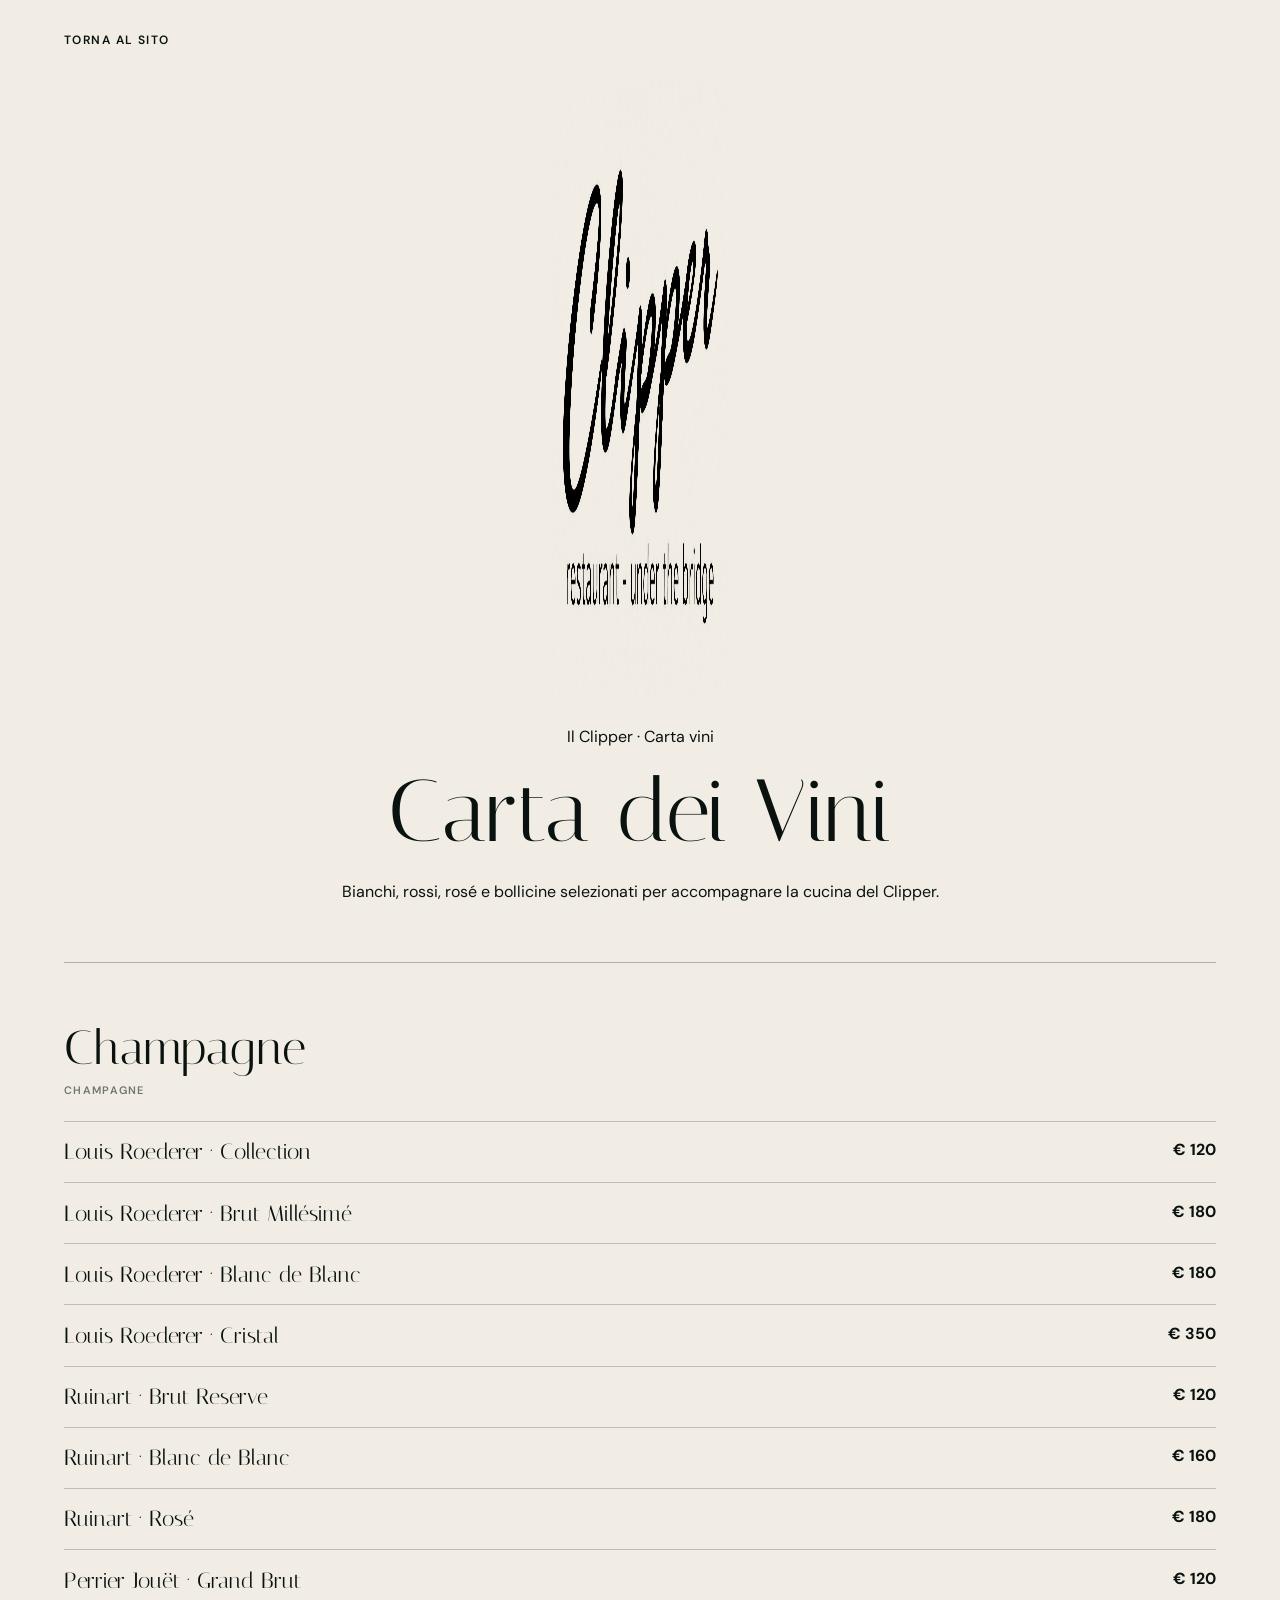
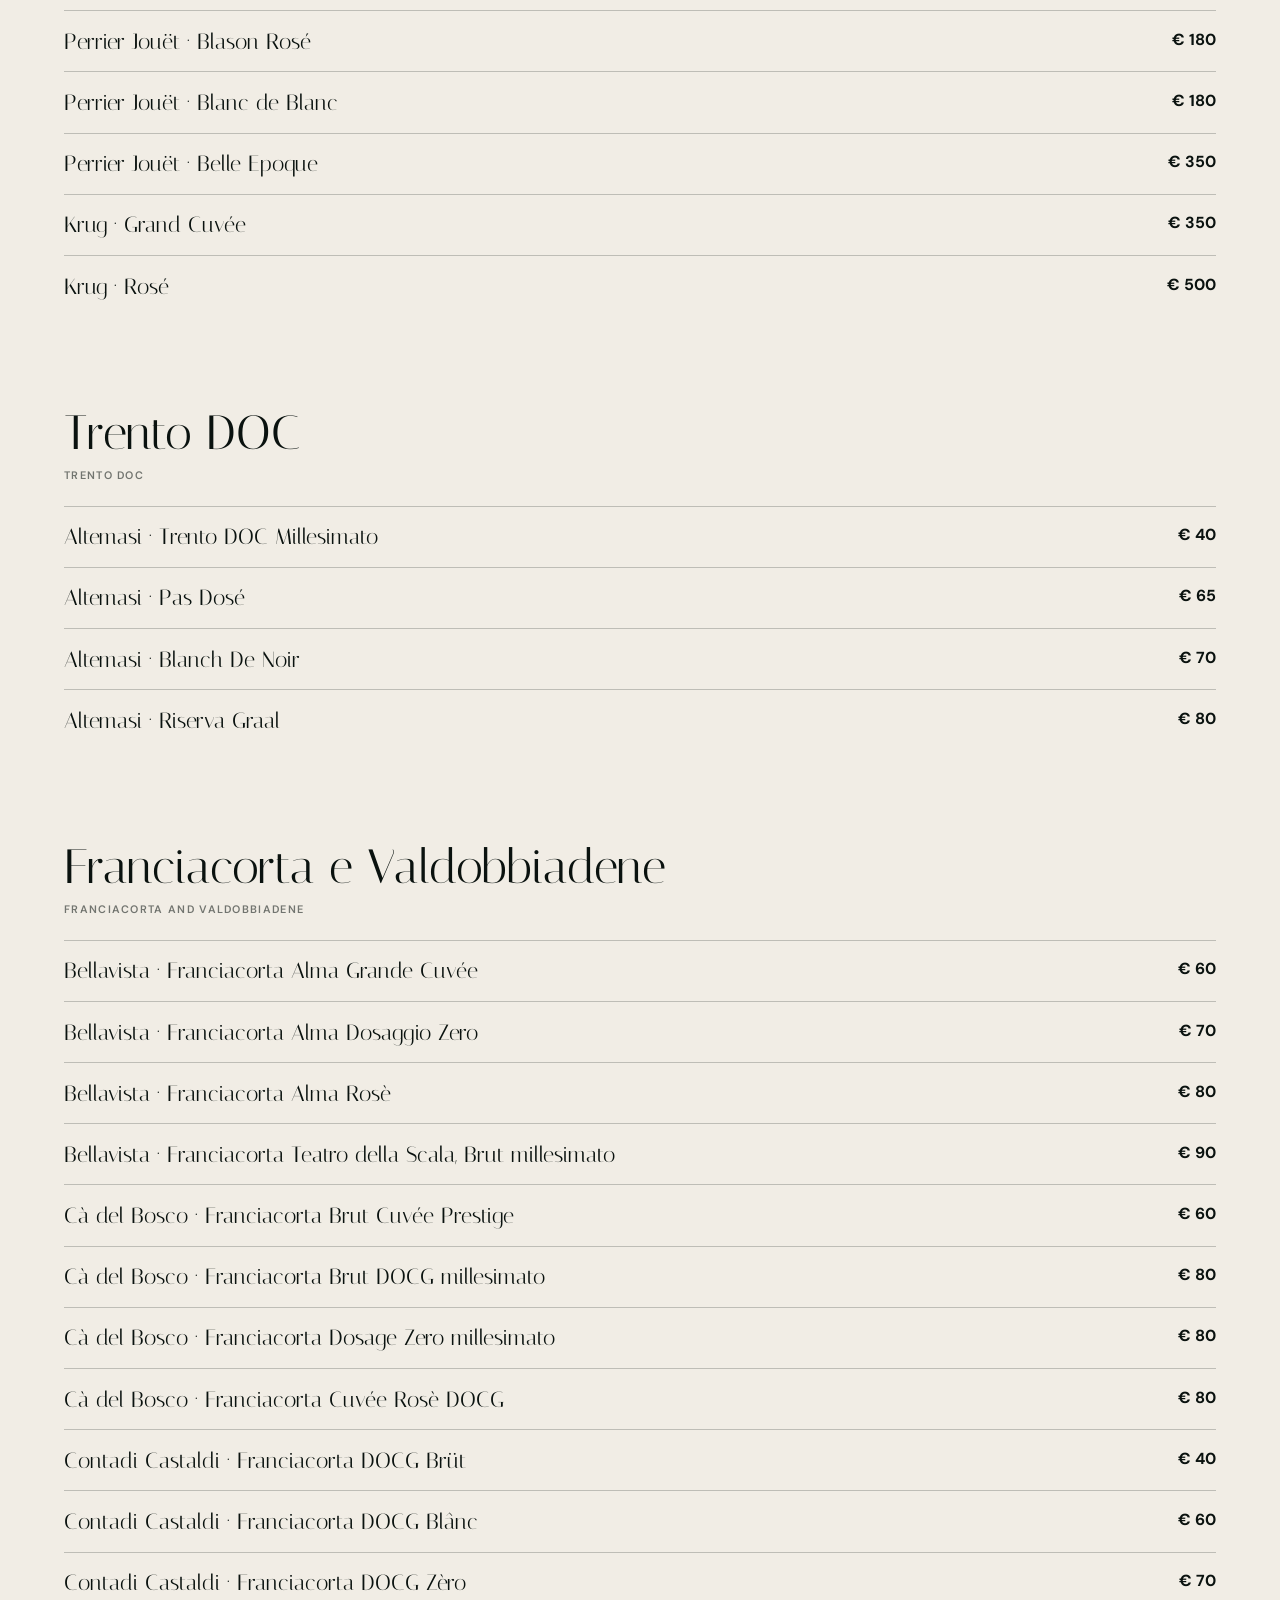
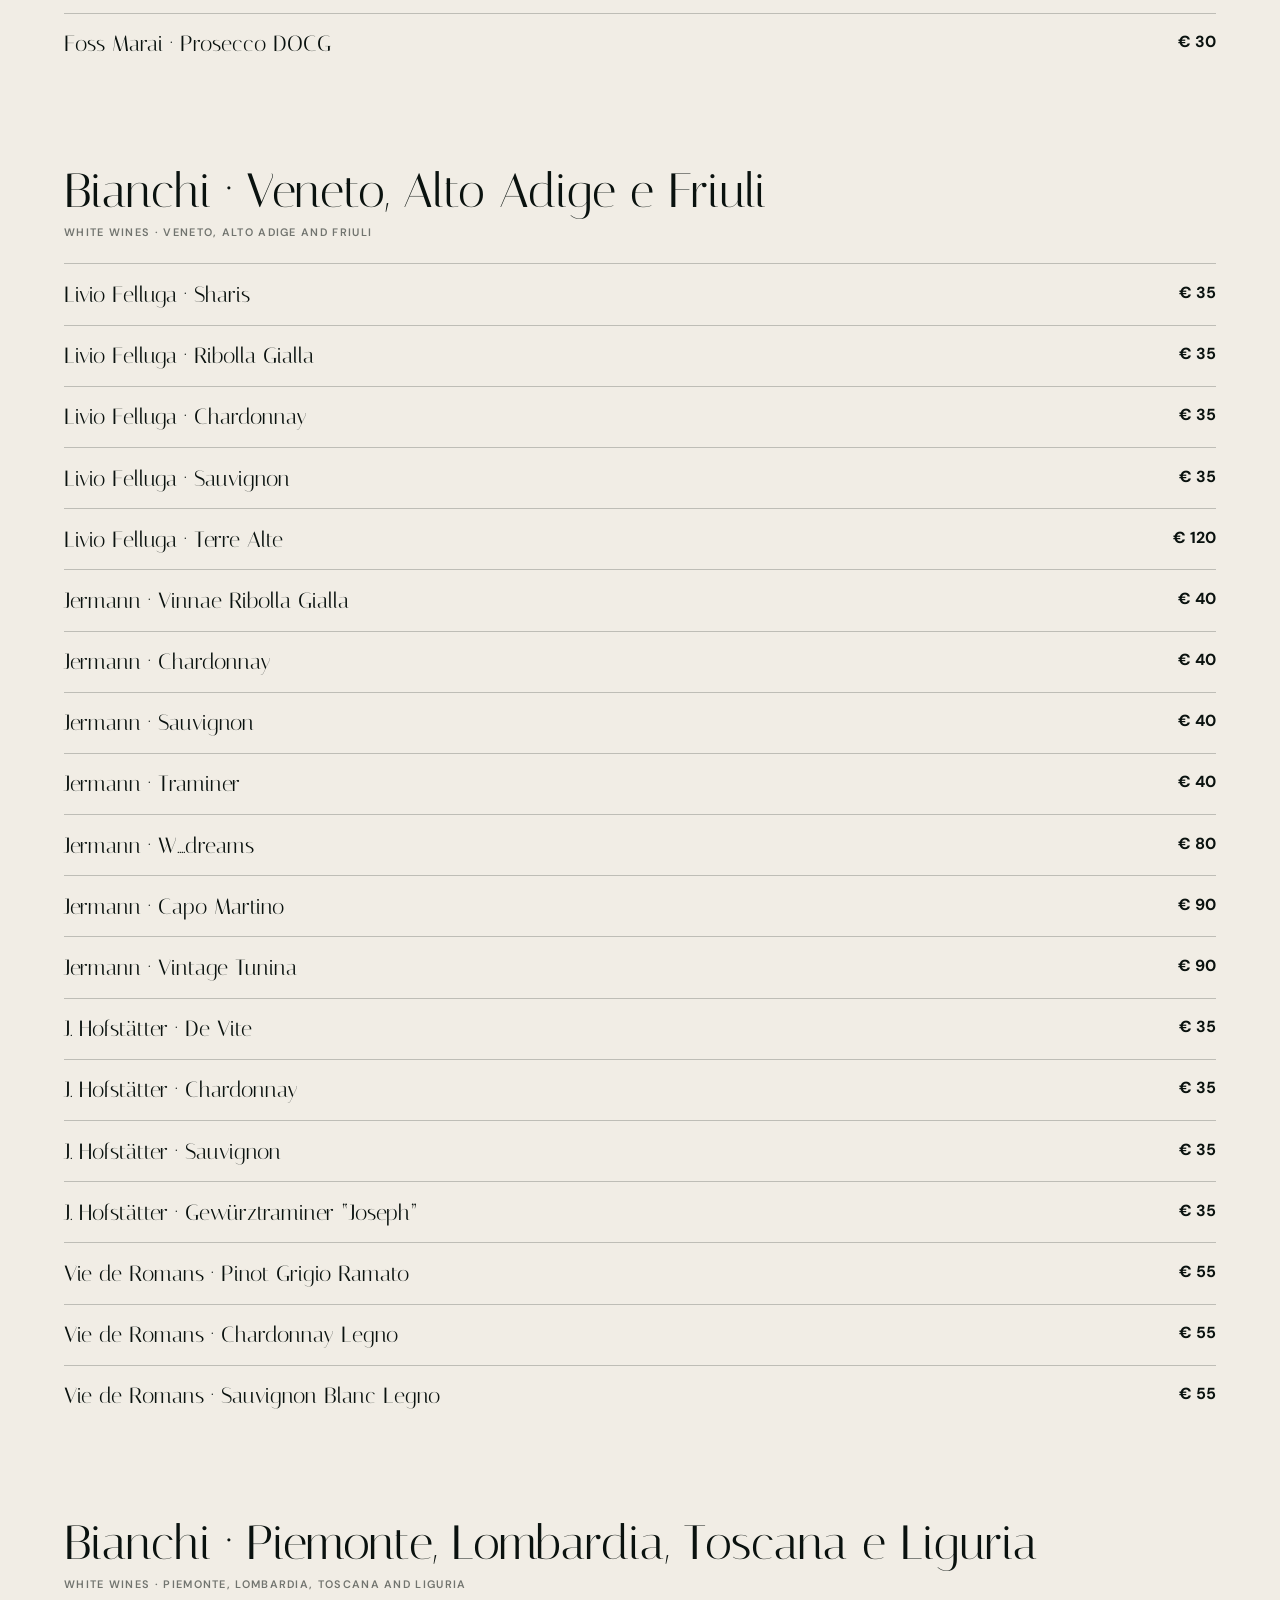
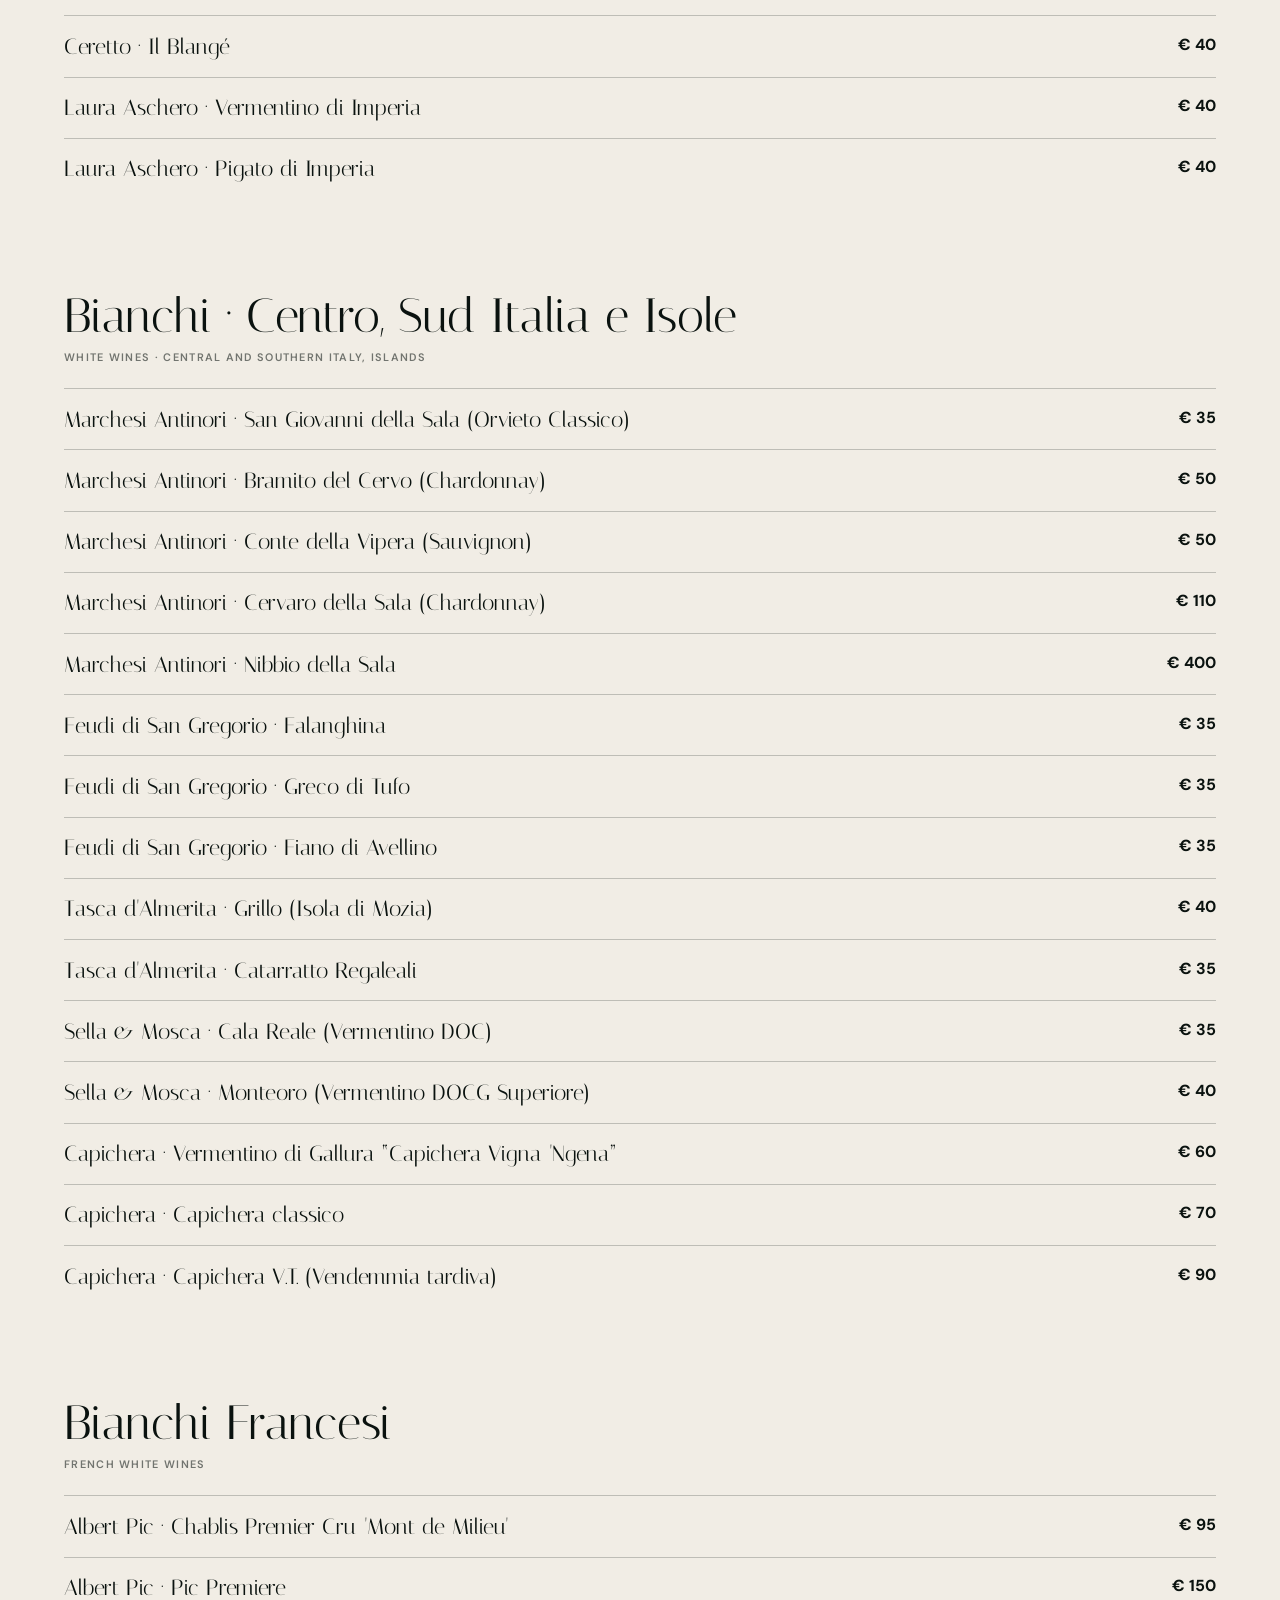
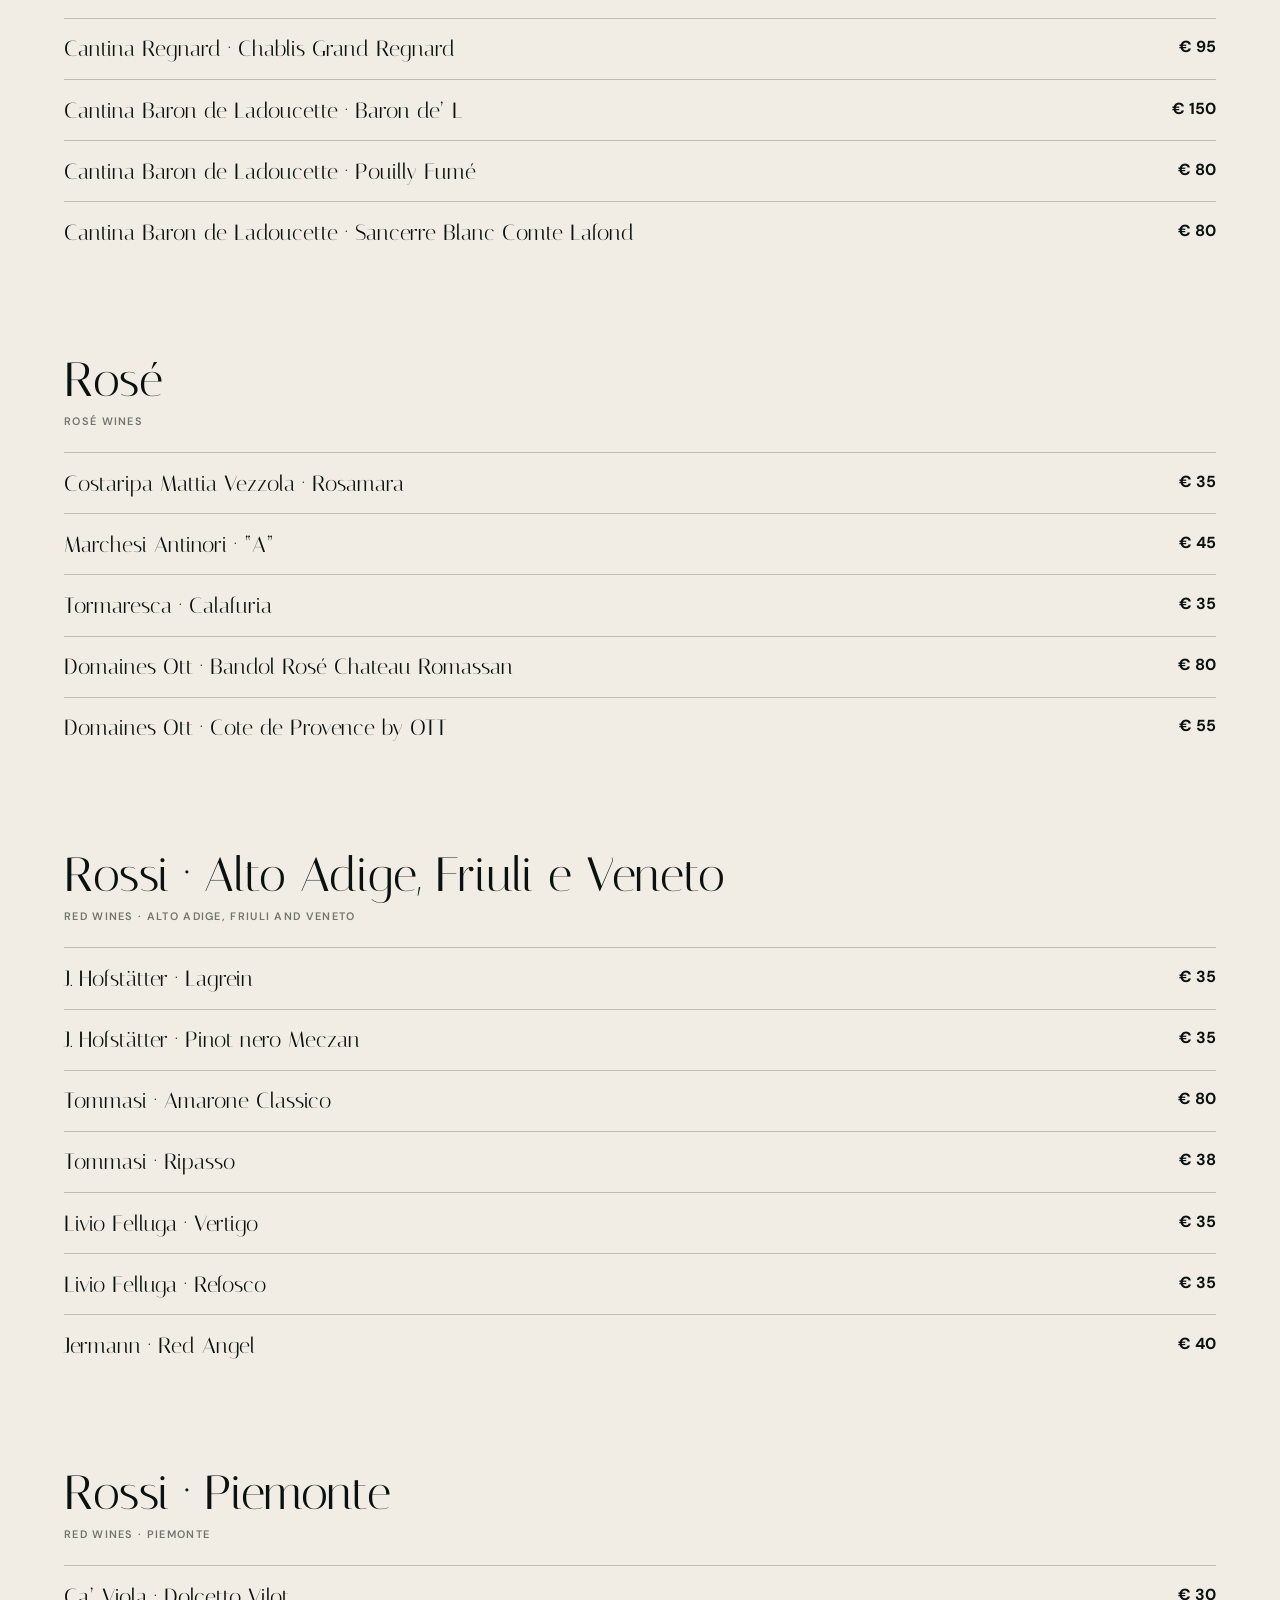
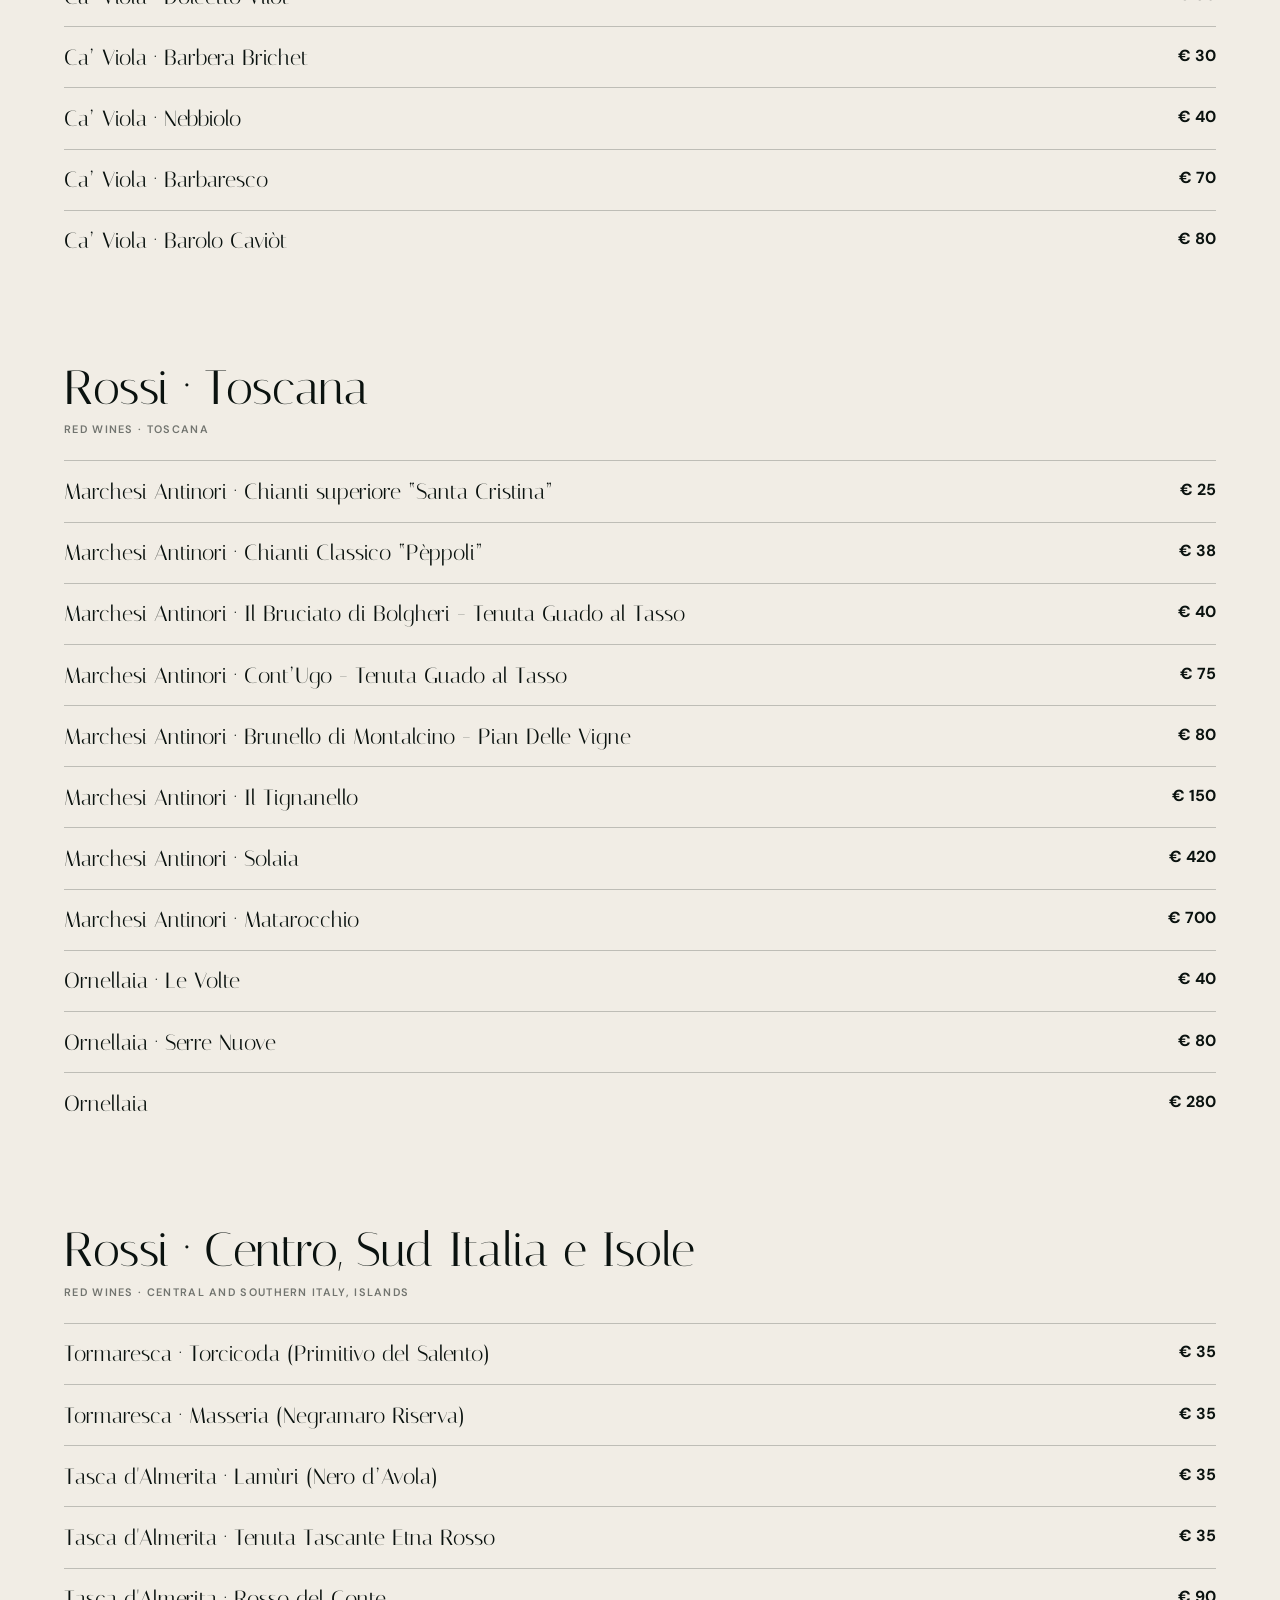
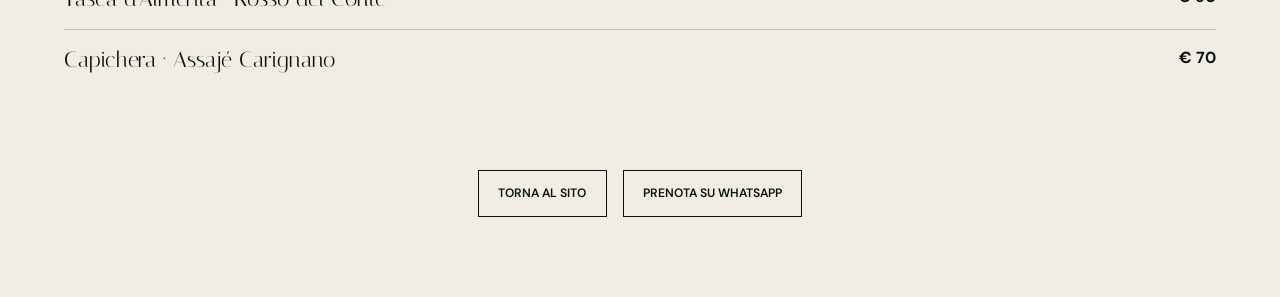
==== carta-vini.html @ 1a0481c0 "Add files via upload" ====
<!doctype html><html lang="it"><head><meta charset="utf-8"><meta name="viewport" content="width=device-width,initial-scale=1"><title>Carta dei Vini | Il Clipper</title><link rel="stylesheet" href="site.css"></head><body><main class="fallback-catalog"><header class="fallback-catalog-header"><a class="fallback-back" href="index.html">Torna al sito</a><img src="assets/images/brand/clipper-logo-transparent.png" width="1240" height="620" alt="Il Clipper"><p>Il Clipper · Carta vini</p><h1>Carta dei Vini</h1><p>Bianchi, rossi, rosé e bollicine selezionati per accompagnare la cucina del Clipper.</p></header><div class="fallback-catalog-content"><section><h2>Champagne<small>Champagne</small></h2><div><article><div><h3>Louis Roederer · Collection</h3></div><strong>€ 120</strong></article><article><div><h3>Louis Roederer · Brut Millésimé</h3></div><strong>€ 180</strong></article><article><div><h3>Louis Roederer · Blanc de Blanc</h3></div><strong>€ 180</strong></article><article><div><h3>Louis Roederer · Cristal</h3></div><strong>€ 350</strong></article><article><div><h3>Ruinart · Brut Reserve</h3></div><strong>€ 120</strong></article><article><div><h3>Ruinart · Blanc de Blanc</h3></div><strong>€ 160</strong></article><article><div><h3>Ruinart · Rosé</h3></div><strong>€ 180</strong></article><article><div><h3>Perrier Jouët · Grand Brut</h3></div><strong>€ 120</strong></article><article><div><h3>Perrier Jouët · Blason Rosé</h3></div><strong>€ 180</strong></article><article><div><h3>Perrier Jouët · Blanc de Blanc</h3></div><strong>€ 180</strong></article><article><div><h3>Perrier Jouët · Belle Epoque</h3></div><strong>€ 350</strong></article><article><div><h3>Krug · Grand Cuvée</h3></div><strong>€ 350</strong></article><article><div><h3>Krug · Rosé</h3></div><strong>€ 500</strong></article></div></section><section><h2>Trento DOC<small>Trento DOC</small></h2><div><article><div><h3>Altemasi · Trento DOC Millesimato</h3></div><strong>€ 40</strong></article><article><div><h3>Altemasi · Pas Dosé</h3></div><strong>€ 65</strong></article><article><div><h3>Altemasi · Blanch De Noir</h3></div><strong>€ 70</strong></article><article><div><h3>Altemasi · Riserva Graal</h3></div><strong>€ 80</strong></article></div></section><section><h2>Franciacorta e Valdobbiadene<small>Franciacorta and Valdobbiadene</small></h2><div><article><div><h3>Bellavista · Franciacorta Alma Grande Cuvée</h3></div><strong>€ 60</strong></article><article><div><h3>Bellavista · Franciacorta Alma Dosaggio Zero</h3></div><strong>€ 70</strong></article><article><div><h3>Bellavista · Franciacorta Alma Rosè</h3></div><strong>€ 80</strong></article><article><div><h3>Bellavista · Franciacorta Teatro della Scala, Brut millesimato</h3></div><strong>€ 90</strong></article><article><div><h3>Cà del Bosco · Franciacorta Brut Cuvée Prestige</h3></div><strong>€ 60</strong></article><article><div><h3>Cà del Bosco · Franciacorta Brut DOCG millesimato</h3></div><strong>€ 80</strong></article><article><div><h3>Cà del Bosco · Franciacorta Dosage Zero millesimato</h3></div><strong>€ 80</strong></article><article><div><h3>Cà del Bosco · Franciacorta Cuvée Rosè DOCG</h3></div><strong>€ 80</strong></article><article><div><h3>Contadi Castaldi · Franciacorta DOCG Brüt</h3></div><strong>€ 40</strong></article><article><div><h3>Contadi Castaldi · Franciacorta DOCG Blânc</h3></div><strong>€ 60</strong></article><article><div><h3>Contadi Castaldi · Franciacorta DOCG Zèro</h3></div><strong>€ 70</strong></article><article><div><h3>Foss Marai · Prosecco DOCG</h3></div><strong>€ 30</strong></article></div></section><section><h2>Bianchi · Veneto, Alto Adige e Friuli<small>White wines · Veneto, Alto Adige and Friuli</small></h2><div><article><div><h3>Livio Felluga · Sharis</h3></div><strong>€ 35</strong></article><article><div><h3>Livio Felluga · Ribolla Gialla</h3></div><strong>€ 35</strong></article><article><div><h3>Livio Felluga · Chardonnay</h3></div><strong>€ 35</strong></article><article><div><h3>Livio Felluga · Sauvignon</h3></div><strong>€ 35</strong></article><article><div><h3>Livio Felluga · Terre Alte</h3></div><strong>€ 120</strong></article><article><div><h3>Jermann · Vinnae Ribolla Gialla</h3></div><strong>€ 40</strong></article><article><div><h3>Jermann · Chardonnay</h3></div><strong>€ 40</strong></article><article><div><h3>Jermann · Sauvignon</h3></div><strong>€ 40</strong></article><article><div><h3>Jermann · Traminer</h3></div><strong>€ 40</strong></article><article><div><h3>Jermann · W....dreams</h3></div><strong>€ 80</strong></article><article><div><h3>Jermann · Capo Martino</h3></div><strong>€ 90</strong></article><article><div><h3>Jermann · Vintage Tunina</h3></div><strong>€ 90</strong></article><article><div><h3>J. Hofstätter · De Vite</h3></div><strong>€ 35</strong></article><article><div><h3>J. Hofstätter · Chardonnay</h3></div><strong>€ 35</strong></article><article><div><h3>J. Hofstätter · Sauvignon</h3></div><strong>€ 35</strong></article><article><div><h3>J. Hofstätter · Gewürztraminer “Joseph”</h3></div><strong>€ 35</strong></article><article><div><h3>Vie de Romans · Pinot Grigio Ramato</h3></div><strong>€ 55</strong></article><article><div><h3>Vie de Romans · Chardonnay Legno</h3></div><strong>€ 55</strong></article><article><div><h3>Vie de Romans · Sauvignon Blanc Legno</h3></div><strong>€ 55</strong></article></div></section><section><h2>Bianchi · Piemonte, Lombardia, Toscana e Liguria<small>White wines · Piemonte, Lombardia, Toscana and Liguria</small></h2><div><article><div><h3>Ceretto · Il Blangé</h3></div><strong>€ 40</strong></article><article><div><h3>Laura Aschero · Vermentino di Imperia</h3></div><strong>€ 40</strong></article><article><div><h3>Laura Aschero · Pigato di Imperia</h3></div><strong>€ 40</strong></article></div></section><section><h2>Bianchi · Centro, Sud Italia e Isole<small>White wines · Central and Southern Italy, Islands</small></h2><div><article><div><h3>Marchesi Antinori · San Giovanni della Sala (Orvieto Classico)</h3></div><strong>€ 35</strong></article><article><div><h3>Marchesi Antinori · Bramito del Cervo (Chardonnay)</h3></div><strong>€ 50</strong></article><article><div><h3>Marchesi Antinori · Conte della Vipera (Sauvignon)</h3></div><strong>€ 50</strong></article><article><div><h3>Marchesi Antinori · Cervaro della Sala (Chardonnay)</h3></div><strong>€ 110</strong></article><article><div><h3>Marchesi Antinori · Nibbio della Sala</h3></div><strong>€ 400</strong></article><article><div><h3>Feudi di San Gregorio · Falanghina</h3></div><strong>€ 35</strong></article><article><div><h3>Feudi di San Gregorio · Greco di Tufo</h3></div><strong>€ 35</strong></article><article><div><h3>Feudi di San Gregorio · Fiano di Avellino</h3></div><strong>€ 35</strong></article><article><div><h3>Tasca d'Almerita · Grillo (Isola di Mozia)</h3></div><strong>€ 40</strong></article><article><div><h3>Tasca d'Almerita · Catarratto Regaleali</h3></div><strong>€ 35</strong></article><article><div><h3>Sella &amp; Mosca · Cala Reale (Vermentino DOC)</h3></div><strong>€ 35</strong></article><article><div><h3>Sella &amp; Mosca · Monteoro (Vermentino DOCG Superiore)</h3></div><strong>€ 40</strong></article><article><div><h3>Capichera · Vermentino di Gallura “Capichera Vigna 'Ngena”</h3></div><strong>€ 60</strong></article><article><div><h3>Capichera · Capichera classico</h3></div><strong>€ 70</strong></article><article><div><h3>Capichera · Capichera V.T. (Vendemmia tardiva)</h3></div><strong>€ 90</strong></article></div></section><section><h2>Bianchi Francesi<small>French white wines</small></h2><div><article><div><h3>Albert Pic · Chablis Premier Cru 'Mont de Milieu'</h3></div><strong>€ 95</strong></article><article><div><h3>Albert Pic · Pic Premiere</h3></div><strong>€ 150</strong></article><article><div><h3>Cantina Regnard · Chablis Grand Regnard</h3></div><strong>€ 95</strong></article><article><div><h3>Cantina Baron de Ladoucette · Baron de’ L</h3></div><strong>€ 150</strong></article><article><div><h3>Cantina Baron de Ladoucette · Pouilly Fumé</h3></div><strong>€ 80</strong></article><article><div><h3>Cantina Baron de Ladoucette · Sancerre Blanc Comte Lafond</h3></div><strong>€ 80</strong></article></div></section><section><h2>Rosé<small>Rosé wines</small></h2><div><article><div><h3>Costaripa Mattia Vezzola · Rosamara</h3></div><strong>€ 35</strong></article><article><div><h3>Marchesi Antinori · “A”</h3></div><strong>€ 45</strong></article><article><div><h3>Tormaresca · Calafuria</h3></div><strong>€ 35</strong></article><article><div><h3>Domaines Ott · Bandol Rosé Chateau Romassan</h3></div><strong>€ 80</strong></article><article><div><h3>Domaines Ott · Cote de Provence by OTT</h3></div><strong>€ 55</strong></article></div></section><section><h2>Rossi · Alto Adige, Friuli e Veneto<small>Red wines · Alto Adige, Friuli and Veneto</small></h2><div><article><div><h3>J. Hofstätter · Lagrein</h3></div><strong>€ 35</strong></article><article><div><h3>J. Hofstätter · Pinot nero Meczan</h3></div><strong>€ 35</strong></article><article><div><h3>Tommasi · Amarone Classico</h3></div><strong>€ 80</strong></article><article><div><h3>Tommasi · Ripasso</h3></div><strong>€ 38</strong></article><article><div><h3>Livio Felluga · Vertigo</h3></div><strong>€ 35</strong></article><article><div><h3>Livio Felluga · Refosco</h3></div><strong>€ 35</strong></article><article><div><h3>Jermann · Red Angel</h3></div><strong>€ 40</strong></article></div></section><section><h2>Rossi · Piemonte<small>Red wines · Piemonte</small></h2><div><article><div><h3>Ca’ Viola · Dolcetto Vilot</h3></div><strong>€ 30</strong></article><article><div><h3>Ca’ Viola · Barbera Brichet</h3></div><strong>€ 30</strong></article><article><div><h3>Ca’ Viola · Nebbiolo</h3></div><strong>€ 40</strong></article><article><div><h3>Ca’ Viola · Barbaresco</h3></div><strong>€ 70</strong></article><article><div><h3>Ca’ Viola · Barolo Caviòt</h3></div><strong>€ 80</strong></article></div></section><section><h2>Rossi · Toscana<small>Red wines · Toscana</small></h2><div><article><div><h3>Marchesi Antinori · Chianti superiore “Santa Cristina”</h3></div><strong>€ 25</strong></article><article><div><h3>Marchesi Antinori · Chianti Classico “Pèppoli”</h3></div><strong>€ 38</strong></article><article><div><h3>Marchesi Antinori · Il Bruciato di Bolgheri - Tenuta Guado al Tasso</h3></div><strong>€ 40</strong></article><article><div><h3>Marchesi Antinori · Cont’Ugo - Tenuta Guado al Tasso</h3></div><strong>€ 75</strong></article><article><div><h3>Marchesi Antinori · Brunello di Montalcino - Pian Delle Vigne</h3></div><strong>€ 80</strong></article><article><div><h3>Marchesi Antinori · Il Tignanello</h3></div><strong>€ 150</strong></article><article><div><h3>Marchesi Antinori · Solaia</h3></div><strong>€ 420</strong></article><article><div><h3>Marchesi Antinori · Matarocchio</h3></div><strong>€ 700</strong></article><article><div><h3>Ornellaia · Le Volte</h3></div><strong>€ 40</strong></article><article><div><h3>Ornellaia · Serre Nuove</h3></div><strong>€ 80</strong></article><article><div><h3>Ornellaia</h3></div><strong>€ 280</strong></article></div></section><section><h2>Rossi · Centro, Sud Italia e Isole<small>Red wines · Central and Southern Italy, Islands</small></h2><div><article><div><h3>Tormaresca · Torcicoda (Primitivo del Salento)</h3></div><strong>€ 35</strong></article><article><div><h3>Tormaresca · Masseria (Negramaro Riserva)</h3></div><strong>€ 35</strong></article><article><div><h3>Tasca d'Almerita · Lamùri (Nero d’Avola)</h3></div><strong>€ 35</strong></article><article><div><h3>Tasca d'Almerita · Tenuta Tascante Etna Rosso</h3></div><strong>€ 35</strong></article><article><div><h3>Tasca d'Almerita · Rosso del Conte</h3></div><strong>€ 90</strong></article><article><div><h3>Capichera · Assajé Carignano</h3></div><strong>€ 70</strong></article></div></section></div><footer class="fallback-catalog-footer"><a href="index.html">Torna al sito</a><a href="https://wa.me/393662457460?text=Ciao%20Il%20Clipper%2C%20vorrei%20prenotare%20un%20tavolo." target="_blank" rel="noreferrer">Prenota su WhatsApp</a></footer></main></body></html>
---- site.css ----
@import url("https://fonts.googleapis.com/css2?family=DM+Sans:wght@300;400;500;600&family=Italiana&display=swap");

:root {
  --ink: #0a120f;
  --ink-soft: #121d18;
  --paper: #f1ede5;
  --paper-deep: #f1ede5;
  --gold: #b88746;
  --gold-light: #f0cf8a;
  --orange: #d6a545;
  --white: #fffdf8;
  --warm-black: #070d0a;
  --surface-dark: #10110f;
  --surface-soft: #e9e2d5;
  --accent-gold: #a16207;
  --accent-gold-bright: #d6a545;
  --focus-ring: #fff2c2;
  --radius-soft: 0.5rem;
  --ease-out: cubic-bezier(0.16, 1, 0.3, 1);
  --shadow-ambient: 0 1.5rem 4rem rgba(0, 0, 0, 0.2);
  --serif: "Italiana", "Iowan Old Style", "Times New Roman", serif;
  --sans: "DM Sans", "Avenir Next", Helvetica, Arial, sans-serif;
  --page-x: clamp(1.35rem, 4vw, 4.5rem);
  --section-y: clamp(6rem, 10vw, 10rem);
}

* {
  box-sizing: border-box;
}

html {
  scroll-behavior: smooth;
  scroll-padding-top: 5rem;
}

body {
  margin: 0;
  background: var(--ink);
  color: var(--ink);
  font-family: var(--sans);
  overflow-x: hidden;
}

.image-placeholder,
.food-card img.image-placeholder,
.location-card img.image-placeholder {
  background: #000;
}

.brand-word {
  width: auto;
  min-width: max-content;
  color: var(--gold-light);
  font-size: clamp(1.35rem, 2.7vw, 2rem);
  letter-spacing: 0;
  line-height: 1;
  text-transform: none;
  white-space: nowrap;
}

.footer-logo,
.card-logo {
  text-transform: none;
}

body.menu-open {
  overflow: hidden;
}

img {
  display: block;
  max-width: 100%;
}

a {
  color: inherit;
  text-decoration: none;
}

button,
a {
  -webkit-tap-highlight-color: transparent;
}

button {
  color: inherit;
  font: inherit;
}

.ui-icon {
  display: inline-block;
  width: 1rem;
  height: 1rem;
  flex: 0 0 auto;
  fill: none;
  stroke: currentColor;
  stroke-linecap: round;
  stroke-linejoin: round;
  stroke-width: 1.45;
  vertical-align: middle;
}

.whatsapp-cta-icon {
  display: inline-block;
  width: 1.42rem;
  height: 1.42rem;
  flex: 0 0 auto;
  overflow: visible;
  fill: none;
  color: var(--gold);
  stroke: currentColor;
  stroke-linecap: round;
  stroke-linejoin: round;
  vertical-align: middle;
  filter: drop-shadow(0 0.18rem 0.42rem rgba(184, 135, 70, 0.26));
  transform-origin: center;
  transition: color 0.25s ease, transform 0.25s ease, filter 0.25s ease;
}

.whatsapp-cta-icon .whatsapp-icon-chat,
.whatsapp-cta-icon .whatsapp-icon-phone {
  transform-box: fill-box;
  transform-origin: center;
  vector-effect: non-scaling-stroke;
}

.whatsapp-cta-icon .whatsapp-icon-chat {
  fill: none;
  stroke: currentColor;
  stroke-width: 1.72;
  animation: whatsappChatBreath 3.8s ease-in-out infinite;
}

.whatsapp-cta-icon .whatsapp-icon-phone {
  fill: currentColor;
  stroke: none;
  animation: whatsappPhoneTilt 3.8s ease-in-out infinite;
}

:where(.book-link, .menu-book, .hero-primary, .mobile-sticky-book, .contact-book, .whatsapp-submit):hover .whatsapp-cta-icon,
:where(.book-link, .menu-book, .hero-primary, .mobile-sticky-book, .contact-book, .whatsapp-submit):focus-visible .whatsapp-cta-icon {
  color: var(--gold-light);
  filter: drop-shadow(0 0.24rem 0.52rem rgba(240, 207, 138, 0.34));
  transform: translateY(-1px) scale(1.06);
}

@keyframes whatsappChatBreath {
  0%, 100% { transform: scale(1); }
  50% { transform: scale(1.045); }
}

@keyframes whatsappPhoneTilt {
  0%, 100% { transform: rotate(0deg); }
  42% { transform: rotate(-3deg); }
  68% { transform: rotate(2.5deg); }
}

.skip-link {
  position: fixed;
  z-index: 300;
  top: 0;
  left: 1rem;
  padding: 0.8rem 1rem;
  background: var(--white);
  color: var(--ink);
  transform: translateY(-120%);
  transition: transform 0.2s ease;
}

.skip-link:focus {
  transform: translateY(0);
}

.site-header {
  position: fixed;
  z-index: 100;
  top: 0;
  left: 0;
  display: grid;
  width: 100%;
  padding: 1.25rem var(--page-x);
  grid-template-columns: 1fr auto 1fr;
  align-items: center;
  color: var(--white);
  transition: padding 0.4s ease, background 0.4s ease;
}

.site-header::after {
  position: absolute;
  right: var(--page-x);
  bottom: 0;
  left: var(--page-x);
  height: 1px;
  background: rgba(255, 255, 255, 0.3);
  content: "";
}

.site-header.is-scrolled {
  padding-top: 0.7rem;
  padding-bottom: 0.7rem;
  background: rgba(0, 0, 0, 0.96);
  backdrop-filter: blur(16px);
}

body.menu-open .site-header {
  background: #000;
}

.brand {
  position: relative;
  z-index: 2;
  display: block;
  width: clamp(6.8rem, 10vw, 9.2rem);
}

.brand img {
  width: 100%;
}

.brand-image {
  display: flex;
  width: clamp(8.8rem, 13vw, 12.4rem);
  height: clamp(3.45rem, 5vw, 4.7rem);
  align-items: center;
  overflow: visible;
}

.brand-image img {
  width: 100%;
  height: 100%;
  object-fit: contain;
  object-position: left center;
  filter: drop-shadow(0 0.45rem 1rem rgba(0, 0, 0, 0.32));
}

.brand-word {
  display: inline-flex;
  align-items: center;
  color: var(--gold-light);
  font-family: var(--serif);
  font-size: clamp(1.95rem, 3vw, 2.8rem);
  letter-spacing: -0.045em;
  line-height: 0.8;
  text-transform: lowercase;
}

.brand-mark {
  display: grid;
  width: clamp(8rem, 12vw, 11.5rem);
  color: var(--gold-light);
  gap: 0.18rem;
  justify-items: start;
  text-decoration: none;
}

.brand-name {
  font-family: var(--serif);
  font-size: clamp(1.34rem, 2vw, 2.05rem);
  font-weight: 700;
  letter-spacing: 0.16em;
  line-height: 0.86;
  text-shadow: 0 0.32rem 0.9rem rgba(0, 0, 0, 0.38);
}

.brand-fish {
  width: clamp(5.55rem, 8.6vw, 8.1rem);
  height: auto;
  color: #c99b58;
  fill: none;
  stroke: currentColor;
  stroke-linecap: round;
  stroke-linejoin: round;
  stroke-width: 2;
  filter: drop-shadow(0 0.28rem 0.65rem rgba(0, 0, 0, 0.32));
}

.brand-fish-tail,
.brand-fish-outline,
.brand-fish-gill {
  fill: none;
  stroke: currentColor;
  vector-effect: non-scaling-stroke;
}

.brand-fish-tail {
  stroke-width: 1.36;
}

.brand-fish-outline {
  stroke-width: 1.58;
}

.brand-fish-gill {
  stroke-width: 1.12;
  opacity: 0.72;
}

.brand-fish-eye {
  fill: currentColor;
  stroke: none;
}

.desktop-nav {
  display: flex;
  gap: clamp(1.5rem, 3vw, 3.2rem);
  align-items: center;
}

.desktop-nav a,
.book-link {
  font-size: 0.68rem;
  font-weight: 500;
  letter-spacing: 0.14em;
  text-transform: uppercase;
}

.desktop-nav a {
  position: relative;
}

.desktop-nav a::after {
  position: absolute;
  right: 0;
  bottom: -0.45rem;
  left: 0;
  height: 1px;
  background: currentColor;
  content: "";
  transform: scaleX(0);
  transform-origin: right;
  transition: transform 0.35s ease;
}

.desktop-nav a:hover::after,
.desktop-nav a:focus-visible::after {
  transform: scaleX(1);
  transform-origin: left;
}

.header-actions {
  display: flex;
  justify-content: flex-end;
  align-items: center;
  gap: 1rem;
}

.language-switch {
  display: flex;
  align-items: center;
  gap: 0.25rem;
  color: rgba(255, 255, 255, 0.45);
  font-size: 0.56rem;
  letter-spacing: 0.12em;
}

.language-switch button {
  padding: 0.35rem 0.25rem;
  border: 0;
  background: transparent;
  color: inherit;
  font-size: inherit;
  font-weight: 600;
  letter-spacing: inherit;
  cursor: pointer;
  transition: color 0.25s ease;
}

.language-switch button.is-active,
.language-switch button:hover,
.language-switch button:focus-visible {
  color: var(--gold-light);
}

.book-link {
  display: inline-flex;
  min-width: 8.5rem;
  min-height: 2.9rem;
  border: 1px solid rgba(255, 255, 255, 0.7);
  align-items: center;
  justify-content: center;
  gap: 0.6rem;
  transition: background 0.3s ease, color 0.3s ease;
}

.book-link:hover,
.book-link:focus-visible {
  background: var(--white);
  color: var(--ink);
}

.menu-toggle {
  position: relative;
  z-index: 2;
  display: grid;
  width: 2.8rem;
  height: 2.8rem;
  padding: 0;
  border: 0;
  background: transparent;
  gap: 0.42rem;
  place-content: center;
  cursor: pointer;
}

.menu-toggle span {
  display: block;
  width: 2rem;
  height: 1px;
  background: currentColor;
  transition: transform 0.35s ease;
}

.menu-toggle[aria-expanded="true"] span:first-child {
  transform: translateY(0.21rem) rotate(45deg);
}

.menu-toggle[aria-expanded="true"] span:last-child {
  transform: translateY(-0.21rem) rotate(-45deg);
}

.mobile-menu {
  position: fixed;
  z-index: 90;
  inset: 0;
  display: grid;
  padding: 9rem var(--page-x) 3rem;
  background: var(--ink);
  color: var(--white);
  grid-template-columns: minmax(0, 1fr) 18rem;
  align-items: end;
  opacity: 0;
  pointer-events: none;
  visibility: hidden;
  transition: opacity 0.45s ease, visibility 0.45s ease;
}

.mobile-menu.is-open {
  opacity: 1;
  pointer-events: auto;
  visibility: visible;
}

.mobile-menu nav {
  display: flex;
  flex-direction: column;
  align-items: flex-start;
}

.mobile-menu nav a {
  display: flex;
  gap: 1rem;
  align-items: baseline;
  font-family: var(--serif);
  font-size: clamp(3.4rem, 7.4vw, 7rem);
  line-height: 1;
  opacity: 0;
  transform: translateY(1.4rem);
}

.mobile-menu.is-open nav a {
  opacity: 1;
  transform: none;
  transition: opacity 0.5s ease, transform 0.5s ease;
}

.mobile-menu.is-open nav a:nth-child(2) { transition-delay: 0.05s; }
.mobile-menu.is-open nav a:nth-child(3) { transition-delay: 0.1s; }
.mobile-menu.is-open nav a:nth-child(4) { transition-delay: 0.15s; }

.mobile-menu nav span {
  color: var(--gold);
  font-family: var(--sans);
  font-size: 0.6rem;
  letter-spacing: 0.12em;
}

.mobile-menu-meta {
  padding-left: 2rem;
  border-left: 1px solid rgba(255, 255, 255, 0.18);
  color: rgba(255, 255, 255, 0.65);
  font-size: 0.82rem;
  line-height: 1.8;
}

.hero {
  position: relative;
  display: grid;
  height: 100svh;
  min-height: 43rem;
  overflow: hidden;
  padding: 8rem var(--page-x) 2rem;
  background: var(--ink);
  color: var(--white);
  place-items: center;
}

.hero-picture,
.hero-image,
.hero-shade {
  position: absolute;
  inset: 0;
  width: 100%;
  height: 100%;
}

.hero-picture {
  overflow: hidden;
}

.hero-image {
  object-fit: cover;
  object-position: center center;
  transform: scale(1.015);
  animation: heroSettle 1.8s ease forwards;
  image-rendering: auto;
  filter: brightness(1.22) contrast(1.08) saturate(1.06);
  will-change: transform;
}

@keyframes heroSettle {
  to { transform: scale(1); }
}

.hero-shade {
  background:
    linear-gradient(180deg, rgba(4, 9, 7, 0.16), rgba(4, 9, 7, 0.01) 34%, rgba(4, 9, 7, 0.04) 66%, rgba(4, 9, 7, 0.25)),
    linear-gradient(90deg, rgba(4, 9, 7, 0.04), transparent 52%, rgba(4, 9, 7, 0.04));
}

.hero-title-wrap {
  position: relative;
  z-index: 2;
  width: 100%;
  text-align: center;
  will-change: transform, opacity;
}

.hero-overline {
  margin: 0 0 1.1rem;
  font-size: 0.66rem;
  font-weight: 500;
  letter-spacing: 0.35em;
  text-transform: uppercase;
}

.hero h1 {
  margin: 0;
  font-family: var(--serif);
  font-size: clamp(6rem, 15.5vw, 14rem);
  font-weight: 400;
  letter-spacing: -0.045em;
  line-height: 0.8;
  text-transform: uppercase;
  text-shadow: 0 0.08em 0.35em rgba(0, 0, 0, 0.18);
}

.hero-title-mobile {
  display: none;
}

.hero-address {
  margin: clamp(2.5rem, 5vh, 4.5rem) 0 1.6rem;
  font-family: var(--serif);
  font-size: clamp(1.25rem, 2.2vw, 2rem);
  line-height: 1.25;
  text-transform: uppercase;
}

.hero-address p,
.hero-hours {
  margin: 0;
}

.hero-hours {
  font-size: 0.64rem;
  letter-spacing: 0.24em;
  text-transform: uppercase;
}

.hero-hours span {
  display: block;
  margin-bottom: 0.45rem;
  color: var(--gold-light);
}

.hero-edge {
  position: absolute;
  z-index: 2;
  top: 52%;
  font-size: 0.56rem;
  letter-spacing: 0.2em;
  text-transform: uppercase;
}

.hero-edge-left {
  left: var(--page-x);
  transform: rotate(-90deg) translateX(-50%);
  transform-origin: left top;
}

.hero-edge-right {
  right: var(--page-x);
  writing-mode: vertical-rl;
}

.hero-socials {
  position: absolute;
  z-index: 3;
  right: var(--page-x);
  bottom: 1.25rem;
  display: inline-flex;
  align-items: center;
  gap: 1rem;
}

.hero-social-link {
  display: inline-flex;
  align-items: center;
  gap: 0.7rem;
  font-size: 0.56rem;
  letter-spacing: 0.14em;
  text-transform: uppercase;
}

.hero-social-link svg {
  width: 2.55rem;
  height: 2.55rem;
  padding: 0.65rem;
  border: 1px solid rgba(255, 255, 255, 0.6);
  border-radius: 50%;
  fill: none;
  stroke: currentColor;
  stroke-width: 1.4;
  transition: background 0.3s ease, color 0.3s ease;
}

.hero-social-link .instagram-dot {
  fill: currentColor;
  stroke: none;
}

.hero-social-link:hover svg,
.hero-social-link:focus-visible svg {
  background: var(--white);
  color: var(--ink);
}

.scroll-cue {
  position: absolute;
  z-index: 2;
  bottom: 1.3rem;
  left: 50%;
  display: flex;
  flex-direction: column;
  gap: 0.8rem;
  align-items: center;
  font-size: 0.55rem;
  letter-spacing: 0.18em;
  text-transform: uppercase;
  transform: translateX(-50%);
}

.scroll-cue i {
  position: relative;
  width: 1px;
  height: 2.2rem;
  overflow: hidden;
  background: rgba(255, 255, 255, 0.32);
}

.scroll-cue i::after {
  position: absolute;
  inset: -100% 0 100%;
  background: var(--white);
  content: "";
  animation: scrollLine 2.2s ease-in-out infinite;
}

@keyframes scrollLine {
  50%, 100% { transform: translateY(200%); }
}

.section-dark {
  background: #10110f;
  color: var(--white);
}

.restaurant-section,
.location-section,
.reviews-section {
  position: relative;
  overflow: hidden;
  padding: var(--section-y) var(--page-x);
}

.section-heading {
  display: grid;
  max-width: 92rem;
  margin: 0 auto clamp(4rem, 7vw, 7rem);
  grid-template-columns: minmax(0, 1.2fr) minmax(17rem, 0.5fr);
  grid-template-rows: auto auto;
  gap: 1.2rem 5rem;
  align-items: end;
}

.section-kicker {
  margin: 0;
  color: var(--orange);
  font-size: 0.64rem;
  font-weight: 500;
  letter-spacing: 0.2em;
  text-transform: uppercase;
}

.section-heading .section-kicker {
  grid-column: 1 / -1;
}

.section-heading h2 {
  margin: 0;
  font-family: var(--serif);
  font-size: clamp(3.8rem, 7vw, 7.2rem);
  font-weight: 400;
  letter-spacing: -0.035em;
  line-height: 0.9;
  text-transform: uppercase;
}

.heading-copy {
  display: grid;
  gap: 1rem;
  padding-bottom: 0.3rem;
  color: rgba(255, 255, 255, 0.58);
  font-size: 0.83rem;
  line-height: 1.7;
}

.heading-copy p {
  margin: 0;
}

.food-carousel,
.location-carousel {
  margin-right: calc(var(--page-x) * -1);
}

.food-track,
.location-track,
.review-grid {
  display: flex;
  overflow-x: auto;
  overscroll-behavior-x: contain;
  scroll-behavior: smooth;
  scroll-snap-type: x mandatory;
  scrollbar-width: none;
}

.food-track::-webkit-scrollbar,
.location-track::-webkit-scrollbar,
.review-grid::-webkit-scrollbar {
  display: none;
}

.food-track {
  padding-right: var(--page-x);
  gap: clamp(1rem, 2vw, 2rem);
}

.food-card {
  flex: 0 0 clamp(18rem, 31vw, 30rem);
  margin: 0;
  scroll-snap-align: start;
}

.food-card-offset {
  padding-top: clamp(3rem, 6vw, 7rem);
}

.food-card img {
  width: 100%;
  height: clamp(28rem, 50vw, 47rem);
  object-fit: cover;
}

.food-card-offset img {
  height: clamp(24rem, 41vw, 38rem);
}

.food-card figcaption,
.location-card figcaption {
  display: flex;
  padding-top: 0.9rem;
  margin-top: 0.9rem;
  border-top: 1px solid rgba(255, 255, 255, 0.25);
  justify-content: space-between;
  font-size: 0.62rem;
  letter-spacing: 0.16em;
  text-transform: uppercase;
}

.food-card figcaption p,
.location-card figcaption p {
  margin: 0;
}

.food-card figcaption span {
  color: var(--gold);
}

.carousel-footer {
  display: flex;
  padding: 2.2rem var(--page-x) 0 0;
  justify-content: space-between;
  align-items: center;
}

.carousel-footer > p {
  margin: 0;
  font-size: 0.64rem;
  letter-spacing: 0.2em;
}

.carousel-arrows {
  display: flex;
  gap: 0.75rem;
}

.carousel-arrows button {
  display: grid;
  width: 2.85rem;
  height: 2.85rem;
  padding: 0;
  border: 1px solid rgba(255, 255, 255, 0.45);
  border-radius: 50%;
  background: transparent;
  place-content: center;
  cursor: pointer;
  transition: background 0.3s ease, color 0.3s ease;
}

.carousel-arrows button:hover,
.carousel-arrows button:focus-visible {
  background: var(--white);
  color: var(--ink);
}

.center-cta {
  display: flex;
  padding-top: clamp(4rem, 7vw, 7rem);
  gap: 1rem;
  flex-wrap: wrap;
  justify-content: center;
}

.outline-button {
  display: inline-flex;
  min-width: min(24rem, 100%);
  min-height: 4rem;
  padding: 0 1.5rem;
  border: 1px solid rgba(255, 255, 255, 0.75);
  align-items: center;
  justify-content: space-between;
  gap: 2rem;
  font-size: 0.68rem;
  font-weight: 500;
  letter-spacing: 0.16em;
  text-transform: uppercase;
  transition: background 0.3s ease, color 0.3s ease;
}

.outline-button:hover,
.outline-button:focus-visible {
  background: var(--white);
  color: var(--ink);
}

.location-section {
  background: var(--paper);
  padding-top: clamp(5rem, 7vw, 7rem);
  padding-bottom: clamp(5rem, 7vw, 7rem);
}

.location-heading .heading-copy {
  color: rgba(10, 18, 15, 0.6);
}

.location-carousel {
  margin-left: calc(var(--page-x) * -1);
  margin-right: calc(var(--page-x) * -1);
}

.location-track {
  gap: 1.5rem;
  padding: 0 var(--page-x);
  scroll-padding-left: var(--page-x);
}

.location-card {
  position: relative;
  flex: 0 0 min(58vw, 52rem);
  margin: 0;
  scroll-snap-align: center;
}

.location-card img,
.location-placeholder {
  width: 100%;
  height: clamp(23rem, 38vw, 32rem);
  object-fit: cover;
}

.location-placeholder {
  border: 1px solid rgba(10, 18, 15, 0.18);
  background:
    linear-gradient(135deg, rgba(10, 18, 15, 0.055), rgba(10, 18, 15, 0.012)),
    rgba(10, 18, 15, 0.035);
}

.location-card:first-child img {
  object-position: center 48%;
}

.location-card:nth-child(2) img {
  object-position: center 54%;
}

.location-card:nth-child(3) img {
  object-position: center center;
}

.location-card:nth-child(4) img {
  object-position: center 42%;
}

.location-card figcaption {
  border-color: rgba(10, 18, 15, 0.22);
}

.location-card figcaption span {
  color: var(--orange);
}

.carousel-footer-dark {
  padding-right: var(--page-x);
  padding-left: var(--page-x);
}

.carousel-footer-dark .carousel-arrows button {
  border-color: rgba(10, 18, 15, 0.35);
}

.carousel-footer-dark .carousel-arrows button:hover,
.carousel-footer-dark .carousel-arrows button:focus-visible {
  background: var(--ink);
  color: var(--white);
}

.reviews-section {
  background: var(--paper);
}

.reviews-intro {
  display: grid;
  max-width: 92rem;
  margin: 0 auto clamp(4rem, 7vw, 7rem);
  grid-template-columns: 1fr auto;
  align-items: end;
  gap: 4rem;
}

.reviews-intro h2,
.contact-panel h2 {
  margin: 1.5rem 0 0;
  font-family: var(--serif);
  font-size: clamp(4.5rem, 8vw, 8.5rem);
  font-weight: 400;
  letter-spacing: -0.055em;
  line-height: 0.9;
}

.reviews-intro h2 em,
.contact-panel h2 em {
  color: var(--orange);
  font-weight: 400;
}

.rating-block {
  display: flex;
  padding: 0;
  border-left: 0;
  align-items: baseline;
  justify-content: flex-end;
}

.rating-column {
  display: flex;
  flex-direction: column;
  align-items: flex-end;
  gap: 1rem;
}

.review-awards {
  display: grid;
  grid-template-columns: repeat(3, 6rem);
  align-items: center;
  gap: 0.7rem;
}

.review-awards > span {
  grid-column: 1 / -1;
  margin: 0 0 0.2rem;
  color: rgba(10, 18, 15, 0.5);
  font-size: 0.54rem;
  letter-spacing: 0.14em;
  text-align: right;
  text-transform: uppercase;
}

.review-awards img {
  width: 6rem;
  height: 6rem;
  border-radius: 50%;
  object-fit: contain;
  box-shadow: 0 0 0 1px rgba(10, 18, 15, 0.12);
}

.review-links-summary a {
  display: grid;
  width: 6rem;
  height: 6rem;
  border-radius: 50%;
  color: #8f6530;
  font-size: 0.55rem;
  font-weight: 600;
  letter-spacing: 0.12em;
  line-height: 1.2;
  place-content: center;
  text-align: center;
  text-transform: uppercase;
  box-shadow:
    inset 0 0 0 1px rgba(184, 135, 70, 0.28),
    0 0.9rem 2rem rgba(10, 18, 15, 0.08);
  transition: background 0.3s ease, color 0.3s ease, transform 0.3s ease, box-shadow 0.3s ease;
}

.review-links-summary a:hover,
.review-links-summary a:focus-visible {
  background: rgba(255, 253, 248, 0.9);
  color: #a87535;
  transform: translateY(-2px);
  box-shadow:
    inset 0 0 0 1px rgba(240, 207, 138, 0.58),
    0 1rem 2.4rem rgba(184, 135, 70, 0.18);
}

.tripadvisor-badge {
  position: relative;
  gap: 0.25rem;
  background:
    radial-gradient(circle at 34% 24%, rgba(240, 207, 138, 0.48), transparent 42%),
    linear-gradient(145deg, rgba(255, 253, 248, 0.92), rgba(240, 207, 138, 0.18));
  isolation: isolate;
  animation: owlBadgeFloat 5.8s ease-in-out infinite;
}

.tripadvisor-badge:nth-of-type(2) {
  animation-delay: 0.35s;
}

.tripadvisor-badge:nth-of-type(3) {
  animation-delay: 0.7s;
}

.tripadvisor-badge::after {
  position: absolute;
  inset: 0.55rem;
  border-radius: 50%;
  background: radial-gradient(circle at 32% 24%, rgba(255, 253, 248, 0.82), transparent 44%);
  content: "";
  opacity: 0.5;
  pointer-events: none;
  z-index: -1;
  animation: owlBadgeGlow 4.8s ease-in-out infinite;
}

.tripadvisor-badge svg {
  width: 2.25rem;
  height: 2.25rem;
  fill: none;
  stroke: currentColor;
  stroke-linecap: round;
  stroke-linejoin: round;
  stroke-width: 2;
  justify-self: center;
}

.tripadvisor-badge:hover,
.tripadvisor-badge:focus-visible {
  color: #a87535;
}

.tripadvisor-badge .tripadvisor-owl {
  transform-origin: center;
  animation: owlNod 4.4s ease-in-out infinite;
}

.tripadvisor-badge:nth-of-type(2) .tripadvisor-owl {
  animation-delay: 0.45s;
}

.tripadvisor-badge:nth-of-type(3) .tripadvisor-owl {
  animation-delay: 0.9s;
}

.tripadvisor-badge .owl-eye,
.tripadvisor-badge .owl-pupil,
.tripadvisor-badge .owl-brow,
.tripadvisor-badge .owl-beak {
  transform-box: fill-box;
  transform-origin: center;
}

.tripadvisor-badge .owl-eye {
  fill: rgba(255, 253, 248, 0.9);
  animation: owlBlink 6.2s ease-in-out infinite;
}

.tripadvisor-badge .owl-pupil {
  fill: #8f6530;
  stroke: none;
  animation: owlLook 4.6s ease-in-out infinite;
}

.tripadvisor-badge .owl-brow {
  animation: owlBrowLift 4.4s ease-in-out infinite;
}

.tripadvisor-badge .owl-beak {
  color: var(--gold);
  animation: owlBeakPulse 4.4s ease-in-out infinite;
}

.tripadvisor-badge b {
  font-size: 0.54rem;
  font-weight: 700;
  letter-spacing: 0;
}

@keyframes owlBadgeFloat {
  0%, 100% { transform: translateY(0); }
  45% { transform: translateY(-0.38rem); }
}

@keyframes owlBadgeGlow {
  0%, 100% { opacity: 0.32; transform: scale(0.96); }
  50% { opacity: 0.66; transform: scale(1.04); }
}

@keyframes owlNod {
  0%, 100% { transform: rotate(0deg); }
  35% { transform: rotate(-3deg); }
  70% { transform: rotate(2.5deg); }
}

@keyframes owlBlink {
  0%, 88%, 94%, 100% { transform: scaleY(1); }
  91% { transform: scaleY(0.16); }
}

@keyframes owlLook {
  0%, 100% { transform: translateX(0); }
  28% { transform: translateX(1.05px); }
  64% { transform: translateX(-0.95px); }
}

@keyframes owlBrowLift {
  0%, 100% { transform: translateY(0); }
  50% { transform: translateY(-1px); }
}

@keyframes owlBeakPulse {
  0%, 100% { transform: scale(1); }
  50% { transform: scale(1.12); }
}

.rating-block strong {
  font-family: var(--serif);
  font-size: 2.8rem;
  font-weight: 400;
  letter-spacing: -0.06em;
  line-height: 0.72;
}

.rating-block > span:empty {
  display: none;
}

.rating-block > span {
  margin-left: 0.65rem;
  font-size: 0.68rem;
  letter-spacing: 0.12em;
}

.rating-block p {
  margin: 0 0 0 1.2rem;
  color: rgba(10, 18, 15, 0.55);
  font-size: 0.65rem;
  line-height: 1.6;
  letter-spacing: 0.12em;
  text-transform: uppercase;
}

.review-grid {
  max-width: 92rem;
  margin: 0 auto;
  gap: 1px;
  background: rgba(10, 18, 15, 0.2);
}

.review-card {
  min-width: 0;
  padding: clamp(2rem, 4vw, 4rem);
  background: var(--paper-deep);
  scroll-snap-align: start;
}

.stars {
  color: var(--orange);
  font-size: 0.68rem;
  letter-spacing: 0.2em;
}

.review-card blockquote {
  min-height: 9rem;
  margin: 2rem 0 3rem;
  font-family: var(--serif);
  font-size: clamp(1.35rem, 2.2vw, 2.15rem);
  line-height: 1.45;
}

.review-card > p {
  margin: 0;
  padding-top: 1rem;
  border-top: 1px solid rgba(10, 18, 15, 0.2);
  color: rgba(10, 18, 15, 0.58);
  font-size: 0.62rem;
  letter-spacing: 0.12em;
  text-transform: uppercase;
}

.reviews-link {
  display: flex;
  max-width: 92rem;
  padding-top: 3rem;
  margin: 0 auto;
  align-items: center;
  justify-content: center;
  gap: 2rem;
  flex-wrap: wrap;
}

.reviews-link a {
  display: inline-flex;
  align-items: center;
  justify-content: space-between;
  gap: 3rem;
  font-size: 0.65rem;
  letter-spacing: 0.15em;
  text-transform: uppercase;
}

.review-text-link {
  padding-bottom: 0.55rem;
  border-bottom: 1px solid currentColor;
}

.review-cta {
  min-height: 3.7rem;
  padding: 0 1.35rem;
  border: 1px solid var(--ink);
  transition: background 0.3s ease, color 0.3s ease;
}

.review-cta:hover,
.review-cta:focus-visible {
  background: var(--ink);
  color: var(--white);
}

.contact-section {
  display: grid;
  min-height: 0;
  background: var(--paper);
  color: var(--ink);
  grid-template-columns: minmax(26rem, 0.9fr) minmax(0, 1.1fr);
  align-items: center;
}

.contact-panel {
  display: flex;
  padding: clamp(3.5rem, 5vw, 5rem) var(--page-x);
  flex-direction: column;
  justify-content: center;
}

.contact-panel h2 {
  font-size: clamp(3.5rem, 4.6vw, 5rem);
}

.contact-list {
  display: grid;
  margin: clamp(2rem, 3vw, 3rem) 0 2rem;
  border-top: 1px solid rgba(10, 18, 15, 0.2);
  grid-template-columns: 1fr 1fr;
}

.contact-list > div {
  padding: 1rem 1rem 1rem 0;
  border-bottom: 1px solid rgba(10, 18, 15, 0.2);
}

.contact-list > div:nth-child(odd) {
  border-right: 1px solid rgba(10, 18, 15, 0.2);
}

.contact-list > div:nth-child(even) {
  padding-left: 1rem;
}

.contact-list h3 {
  margin: 0 0 0.8rem;
  color: var(--gold);
  font-size: 0.58rem;
  font-weight: 500;
  letter-spacing: 0.15em;
  text-transform: uppercase;
}

.contact-list p,
.contact-list a {
  display: block;
  margin: 0 0 0.3rem;
  color: rgba(10, 18, 15, 0.68);
  font-size: 0.78rem;
  line-height: 1.65;
}

.contact-list a:hover,
.contact-list a:focus-visible {
  color: var(--ink);
}

.contact-book {
  display: inline-flex;
  min-height: 3.5rem;
  padding: 0 1.4rem;
  border: 1px solid rgba(10, 18, 15, 0.65);
  align-items: center;
  justify-content: space-between;
  gap: 3rem;
  font-size: 0.66rem;
  letter-spacing: 0.15em;
  text-transform: uppercase;
  transition: background 0.3s ease, color 0.3s ease;
}

.contact-book:hover,
.contact-book:focus-visible {
  background: var(--ink);
  color: var(--white);
}

.contact-actions {
  display: grid;
  grid-template-columns: 1fr 1fr;
  gap: 0.8rem;
}

.contact-call svg {
  width: 1.2rem;
  height: 1.2rem;
  fill: none;
  stroke: currentColor;
  stroke-linecap: round;
  stroke-linejoin: round;
  stroke-width: 1.4;
}

.map-wrap {
  position: relative;
  width: 100%;
  height: 33rem;
  min-height: 0;
  align-self: center;
  padding: clamp(1rem, 2vw, 1.5rem);
  background:
    linear-gradient(135deg, rgba(255, 253, 248, 0.5), rgba(184, 135, 70, 0.12)),
    var(--paper);
}

.map-frame {
  position: relative;
  width: 100%;
  height: 100%;
  overflow: hidden;
  border: 1px solid rgba(184, 135, 70, 0.38);
  border-radius: var(--radius-soft);
  background: var(--warm-black);
  box-shadow: 0 1.8rem 4rem rgba(10, 18, 15, 0.18);
}

.map-frame::before {
  position: absolute;
  z-index: 2;
  inset: 0.65rem;
  border: 1px solid rgba(240, 207, 138, 0.34);
  border-radius: calc(var(--radius-soft) * 0.75);
  content: "";
  pointer-events: none;
}

.map-frame iframe {
  width: 100%;
  height: 100%;
  min-height: 0;
  border: 0;
  filter: saturate(1.18) contrast(1.04) brightness(1.04);
}

.map-veiling {
  position: absolute;
  inset: 0;
  background:
    linear-gradient(180deg, rgba(255, 253, 248, 0.04), transparent 36%, rgba(7, 13, 10, 0.1)),
    radial-gradient(circle at 18% 20%, rgba(240, 207, 138, 0.1), transparent 34%);
  pointer-events: none;
}

.map-label {
  position: absolute;
  z-index: 3;
  right: 2rem;
  bottom: 2rem;
  display: grid;
  width: min(22rem, calc(100% - 4rem));
  padding: 1.15rem;
  border: 1px solid rgba(240, 207, 138, 0.34);
  border-radius: var(--radius-soft);
  background: rgba(7, 13, 10, 0.9);
  color: var(--white);
  gap: 0.7rem;
  box-shadow: 0 1rem 2.4rem rgba(0, 0, 0, 0.28);
}

.map-label > span {
  color: var(--gold-light);
  font-size: 0.58rem;
  font-weight: 600;
  letter-spacing: 0;
  text-transform: uppercase;
}

.map-label strong {
  font-family: var(--serif);
  font-size: clamp(1.45rem, 2vw, 2rem);
  font-weight: 400;
  line-height: 1;
}

.map-label a {
  display: inline-flex;
  width: fit-content;
  min-height: 2.6rem;
  padding: 0 0.95rem;
  border: 1px solid rgba(240, 207, 138, 0.55);
  border-radius: var(--radius-soft);
  align-items: center;
  gap: 0.7rem;
  color: var(--white);
  font-size: 0.72rem;
  font-weight: 600;
  text-transform: uppercase;
  transition: background 0.3s ease, color 0.3s ease;
}

.map-label a:hover,
.map-label a:focus-visible {
  background: var(--gold-light);
  color: var(--ink);
}

.site-footer {
  padding: clamp(4rem, 8vw, 7rem) var(--page-x) 1.6rem;
  background: #070d0a;
  color: var(--white);
}

.footer-main {
  display: grid;
  padding-bottom: clamp(3.5rem, 7vw, 6rem);
  grid-template-columns: 1fr auto 1fr;
  align-items: end;
}

.footer-main img {
  width: clamp(9rem, 18vw, 15rem);
}

.footer-logo {
  justify-self: start;
  color: var(--gold-light);
  font-family: var(--serif);
  font-size: clamp(3.4rem, 7vw, 5.8rem);
  letter-spacing: -0.055em;
  line-height: 0.8;
  text-transform: lowercase;
}

.footer-main > p {
  margin: 0;
  color: var(--gold-light);
  font-family: var(--serif);
  font-size: clamp(1.4rem, 2.3vw, 2.3rem);
  line-height: 1.3;
  text-align: center;
}

.footer-main > a:not(.footer-logo) {
  justify-self: end;
  font-size: 0.62rem;
  letter-spacing: 0.14em;
  text-transform: uppercase;
}

.footer-bottom {
  display: flex;
  padding-top: 1.4rem;
  border-top: 1px solid rgba(255, 255, 255, 0.2);
  justify-content: space-between;
  color: rgba(255, 255, 255, 0.4);
  font-size: 0.56rem;
  letter-spacing: 0.1em;
  text-transform: uppercase;
}

.footer-bottom p {
  margin: 0;
}

.reveal {
  opacity: 0;
  transform: translateY(2rem);
  transition: opacity 0.8s ease, transform 0.8s cubic-bezier(0.2, 0.8, 0.2, 1);
}

.reveal.is-visible {
  opacity: 1;
  transform: none;
}

.reveal-delay {
  transition-delay: 0.12s;
}

@media (max-width: 1000px) {
  .desktop-nav { display: none; }
  .site-header { grid-template-columns: 1fr 1fr; }
  .section-heading { gap: 1.2rem 3rem; }
  .contact-section { grid-template-columns: 1fr 1fr; }
}

@media (max-width: 760px) {
  :root {
    --page-x: 1.25rem;
    --section-y: 6rem;
  }

  .site-header {
    padding-top: 0.9rem;
    padding-bottom: 0.9rem;
  }

  .brand { width: 6.8rem; }
  .book-link { display: none; }
  .mobile-menu { grid-template-columns: 1fr; align-items: center; }
  .mobile-menu nav a { font-size: clamp(2.8rem, 13.5vw, 4.7rem); }
  .mobile-menu-meta { display: none; }

  .hero {
    min-height: 43rem;
    padding-right: var(--page-x);
    padding-left: var(--page-x);
  }

  .hero-image {
    object-position: center center;
  }

  .hero-overline { margin-bottom: 1.3rem; }
  .hero h1 { font-size: clamp(4.9rem, 24.5vw, 7rem); }
  .hero-address { margin-top: 3.4rem; font-size: 1.25rem; }
  .hero-edge,
  .scroll-cue { display: none; }

  .section-heading {
    grid-template-columns: 1fr;
    grid-template-rows: auto;
    gap: 1.4rem;
    margin-bottom: 4rem;
  }

  .section-heading .section-kicker { grid-column: 1; }
  .section-heading h2 { font-size: clamp(3.5rem, 16vw, 5rem); }
  .heading-copy { max-width: 28rem; padding-top: 1rem; }

  .food-card { flex-basis: 76vw; }
  .food-card img { height: 112vw; max-height: 40rem; }
  .food-card-offset { padding-top: 3rem; }
  .food-card-offset img { height: 96vw; max-height: 34rem; }

  .location-card { flex-basis: 82vw; }
  .location-card img,
  .location-placeholder { height: 102vw; max-height: 34rem; }
  .location-card:first-child img { object-position: center; }

  .reviews-intro {
    grid-template-columns: 1fr;
    gap: 4rem;
  }

  .reviews-intro h2,
  .contact-panel h2 { font-size: clamp(3.8rem, 16vw, 5.3rem); }

  .rating-block {
    max-width: 18rem;
    padding: 0 0 0 1.5rem;
  }

  .review-grid {
    margin-right: calc(var(--page-x) * -1);
    background: transparent;
    gap: 1rem;
  }

  .review-card {
    flex: 0 0 84vw;
    border: 1px solid rgba(10, 18, 15, 0.18);
  }

  .review-card blockquote { min-height: 11rem; }
  .reviews-link { align-items: center; justify-content: center; flex-direction: column; }

  .contact-section { grid-template-columns: 1fr; }
  .contact-panel { padding-top: 5rem; padding-bottom: 5rem; }
  .map-wrap {
    height: 30rem;
    padding: 1rem;
  }

  .map-label {
    right: 1.8rem;
    bottom: 1.8rem;
    left: 1.8rem;
    width: auto;
  }

  .footer-main {
    grid-template-columns: 1fr auto;
    gap: 3rem 1rem;
  }

  .footer-main > p {
    grid-column: 1 / -1;
    grid-row: 2;
    text-align: left;
  }

  .footer-bottom { display: block; line-height: 1.7; }
  .footer-bottom p + p { margin-top: 0.35rem; }
}

@media (max-width: 390px) {
  .hero h1 { font-size: 23.5vw; }
  .contact-list { grid-template-columns: 1fr; }
  .contact-list > div:nth-child(odd) { border-right: 0; }
  .contact-list > div:nth-child(even) { padding-left: 0; }
}

@media (prefers-reduced-motion: reduce) {
  html { scroll-behavior: auto; }
  *, *::before, *::after {
    animation-duration: 0.01ms !important;
    animation-iteration-count: 1 !important;
    scroll-behavior: auto !important;
    transition-duration: 0.01ms !important;
  }
  .reveal { opacity: 1; transform: none; }
}

/* Refined off-canvas navigation */
.mobile-menu {
  display: flex;
  padding: 0;
  background: transparent;
  justify-content: flex-end;
  align-items: stretch;
  opacity: 1;
  pointer-events: none;
  visibility: hidden;
}

.mobile-menu.is-open {
  pointer-events: auto;
  visibility: visible;
}

.menu-backdrop {
  position: absolute;
  inset: 0;
  padding: 0;
  border: 0;
  background: rgba(0, 0, 0, 0.72);
  backdrop-filter: blur(5px);
  opacity: 0;
  cursor: pointer;
  transition: opacity 0.4s ease;
}

.mobile-menu.is-open .menu-backdrop {
  opacity: 1;
}

.menu-panel {
  position: relative;
  z-index: 2;
  display: flex;
  width: min(34rem, 100%);
  height: 100%;
  padding: 7.2rem 3rem 2.4rem;
  background: #000;
  color: var(--white);
  flex-direction: column;
  overflow-y: auto;
  transform: translateX(100%);
  transition: transform 0.5s cubic-bezier(0.76, 0, 0.24, 1);
}

.mobile-menu.is-open .menu-panel {
  transform: none;
}

.menu-panel-kicker {
  margin: 0 0 2rem;
  color: var(--gold);
  font-size: 0.58rem;
  letter-spacing: 0.18em;
  text-transform: uppercase;
}

.mobile-menu nav {
  width: 100%;
}

.mobile-menu nav a,
.mobile-menu.is-open nav a {
  display: flex;
  width: 100%;
  padding: 1rem 0;
  border-bottom: 1px solid rgba(255, 255, 255, 0.17);
  align-items: baseline;
  gap: 0.9rem;
  font-size: clamp(1.55rem, 2vw, 1.85rem);
  opacity: 1;
  transform: none;
}

.mobile-menu nav a:first-child {
  border-top: 1px solid rgba(255, 255, 255, 0.17);
}

.mobile-menu nav a i {
  margin-left: auto;
  color: var(--gold);
  font-family: var(--sans);
  font-size: 0.75rem;
  font-style: normal;
}

.mobile-menu nav a b {
  font: inherit;
  font-weight: 400;
}

.mobile-menu nav a .ui-icon {
  width: 0.82rem;
  height: 0.82rem;
  margin-left: auto;
  color: var(--gold);
}

.menu-book {
  display: flex;
  min-height: 3.7rem;
  padding: 0 1.2rem;
  border: 1px solid rgba(255, 255, 255, 0.55);
  margin-top: 2rem;
  align-items: center;
  justify-content: space-between;
  font-size: 0.62rem;
  letter-spacing: 0.15em;
  text-transform: uppercase;
  transition: background 0.3s ease, color 0.3s ease;
}

.menu-book:hover,
.menu-book:focus-visible {
  background: var(--white);
  color: var(--ink);
}

.mobile-menu-meta {
  display: flex;
  width: 100%;
  padding: 1.5rem 0 0;
  border-top: 1px solid rgba(255, 255, 255, 0.17);
  border-left: 0;
  margin-top: auto;
  align-items: flex-end;
  justify-content: space-between;
  gap: 2rem;
}

.mobile-menu-meta p {
  margin: 0;
}

.mobile-menu-meta > div {
  display: flex;
  flex-direction: column;
  text-align: right;
}

.mobile-menu-meta a,
.footer-main > a:not(.footer-logo) {
  display: inline-flex;
  align-items: center;
  gap: 0.35rem;
}

.menu-book .ui-icon,
.menu-book .whatsapp-cta-icon,
.outline-button .ui-icon,
.reviews-link .ui-icon,
.contact-book .ui-icon,
.contact-book .whatsapp-cta-icon {
  width: 0.95rem;
  height: 0.95rem;
}

.contact-list a .ui-icon {
  width: 0.82rem;
  height: 0.82rem;
  margin-left: 0.15rem;
  vertical-align: -0.14rem;
}

/* Web menu and wine list */
.card-modal {
  position: fixed;
  z-index: 210;
  inset: 0;
  background: var(--paper);
  color: var(--ink);
  visibility: hidden;
  opacity: 0;
  transition: opacity 0.4s ease, visibility 0.4s ease;
}

.card-modal[hidden] {
  display: none;
}

.card-modal.is-open {
  visibility: visible;
  opacity: 1;
}

.card-dialog {
  display: flex;
  width: 100%;
  height: 100%;
  flex-direction: column;
  transform: translateY(2.5rem);
  transition: transform 0.55s cubic-bezier(0.2, 0.8, 0.2, 1);
}

.card-modal.is-open .card-dialog {
  transform: none;
}

.card-header {
  position: relative;
  z-index: 3;
  display: grid;
  min-height: 5.4rem;
  padding: 0 var(--page-x);
  border-bottom: 1px solid rgba(10, 18, 15, 0.18);
  background: rgba(241, 237, 229, 0.96);
  grid-template-columns: 1fr auto 1fr;
  align-items: center;
  backdrop-filter: blur(14px);
}

.card-header > img {
  width: 7.8rem;
  filter: brightness(0.45);
}

.card-logo {
  color: rgba(10, 18, 15, 0.72);
  font-family: var(--serif);
  font-size: 2.2rem;
  letter-spacing: -0.045em;
  line-height: 0.8;
  text-transform: lowercase;
}

.card-tabs {
  display: flex;
  gap: 0.5rem;
}

.card-tabs button {
  min-height: 2.65rem;
  padding: 0 1.15rem;
  border: 1px solid transparent;
  background: transparent;
  color: rgba(10, 18, 15, 0.48);
  font-size: 0.61rem;
  font-weight: 600;
  letter-spacing: 0.14em;
  text-transform: uppercase;
  cursor: pointer;
}

.card-tabs button.is-active {
  border-color: var(--ink);
  color: var(--ink);
}

.card-close {
  display: grid;
  width: 2.8rem;
  height: 2.8rem;
  padding: 0;
  border: 1px solid rgba(10, 18, 15, 0.3);
  border-radius: 50%;
  justify-self: end;
  background: transparent;
  place-content: center;
  cursor: pointer;
}

.card-close span {
  display: block;
  width: 1.2rem;
  height: 1px;
  background: var(--ink);
}

.card-close span:first-child {
  transform: translateY(0.5px) rotate(45deg);
}

.card-close span:last-child {
  transform: translateY(-0.5px) rotate(-45deg);
}

.card-body {
  flex: 1;
  padding: clamp(4rem, 7vw, 7rem) var(--page-x) 6rem;
  overflow-y: auto;
}

.card-intro {
  display: grid;
  max-width: 88rem;
  margin: 0 auto clamp(4rem, 7vw, 6rem);
  grid-template-columns: 1fr minmax(17rem, 0.46fr);
  gap: 4rem;
  align-items: end;
}

.card-intro .section-kicker {
  grid-column: 1 / -1;
}

.card-intro h2 {
  margin: 0;
  font-family: var(--serif);
  font-size: clamp(4.5rem, 8vw, 8rem);
  font-weight: 400;
  letter-spacing: -0.05em;
  line-height: 0.88;
}

.card-intro h2 em {
  color: var(--gold);
  font-weight: 400;
}

.card-intro > p:last-child {
  margin: 0;
  color: rgba(10, 18, 15, 0.62);
  font-size: 0.84rem;
  line-height: 1.7;
}

.catalog {
  max-width: 88rem;
  margin: 0 auto;
}

.catalog-section {
  display: grid;
  padding: 2.5rem 0 3.5rem;
  border-top: 1px solid rgba(10, 18, 15, 0.22);
  grid-template-columns: minmax(12rem, 0.34fr) minmax(0, 0.66fr);
  gap: clamp(2rem, 7vw, 7rem);
}

.catalog-section h3 {
  margin: 0;
  color: var(--gold);
  font-family: var(--serif);
  font-size: clamp(2rem, 3.5vw, 3.4rem);
  font-weight: 400;
  line-height: 1;
}

.catalog-section h3 small {
  display: block;
  margin-top: 0.65rem;
  color: rgba(10, 18, 15, 0.45);
  font-family: var(--sans);
  font-size: 0.52rem;
  font-weight: 600;
  letter-spacing: 0.16em;
  text-transform: uppercase;
}

.catalog-items {
  border-top: 1px solid rgba(10, 18, 15, 0.18);
}

.catalog-item {
  display: grid;
  padding: 1rem 0;
  border-bottom: 1px solid rgba(10, 18, 15, 0.18);
  grid-template-columns: 1fr auto;
  gap: 1.5rem;
  align-items: start;
}

.catalog-item h4 {
  margin: 0;
  font-family: var(--serif);
  font-size: clamp(1.1rem, 1.8vw, 1.6rem);
  font-weight: 400;
  line-height: 1.25;
}

.catalog-item p {
  margin: 0.35rem 0 0;
  color: rgba(10, 18, 15, 0.5);
  font-size: 0.68rem;
  line-height: 1.5;
}

.catalog-item > span {
  padding-top: 0.2rem;
  font-size: 0.7rem;
  font-weight: 600;
  white-space: nowrap;
}

.catalog-note {
  max-width: 88rem;
  padding-top: 1.4rem;
  border-top: 1px solid rgba(10, 18, 15, 0.22);
  margin: 0 auto;
  color: rgba(10, 18, 15, 0.5);
  font-size: 0.62rem;
  line-height: 1.6;
}

/* WhatsApp request form */
body.modal-open {
  overflow: hidden;
}

.booking-modal {
  position: fixed;
  z-index: 220;
  inset: 0;
  display: flex;
  justify-content: flex-end;
  visibility: hidden;
}

.booking-modal[hidden] {
  display: none;
}

.booking-modal.is-open {
  visibility: visible;
}

.booking-backdrop {
  position: absolute;
  inset: 0;
  padding: 0;
  border: 0;
  background: rgba(2, 7, 5, 0.68);
  backdrop-filter: blur(7px);
  opacity: 0;
  cursor: pointer;
  transition: opacity 0.4s ease;
}

.booking-modal.is-open .booking-backdrop {
  opacity: 1;
}

.booking-dialog {
  position: relative;
  z-index: 2;
  width: min(43rem, 100%);
  height: 100%;
  padding: clamp(4.5rem, 7vw, 7rem) clamp(1.5rem, 5vw, 4.5rem) 3rem;
  background: var(--paper);
  overflow-y: auto;
  transform: translateX(100%);
  transition: transform 0.5s cubic-bezier(0.76, 0, 0.24, 1);
}

.booking-modal.is-open .booking-dialog {
  transform: none;
}

.booking-close {
  position: absolute;
  top: 1.5rem;
  right: 1.5rem;
  display: grid;
  width: 2.8rem;
  height: 2.8rem;
  padding: 0;
  border: 1px solid rgba(10, 18, 15, 0.3);
  border-radius: 50%;
  background: transparent;
  place-content: center;
  cursor: pointer;
}

.booking-close span {
  display: block;
  width: 1.25rem;
  height: 1px;
  background: var(--ink);
}

.booking-close span:first-child {
  transform: translateY(0.5px) rotate(45deg);
}

.booking-close span:last-child {
  transform: translateY(-0.5px) rotate(-45deg);
}

.booking-dialog h2 {
  margin: 1.2rem 0 1.4rem;
  font-family: var(--serif);
  font-size: clamp(3.2rem, 5.3vw, 5.4rem);
  font-weight: 400;
  letter-spacing: -0.045em;
  line-height: 0.92;
}

.booking-dialog h2 em {
  color: var(--gold);
  font-weight: 400;
}

.booking-intro {
  max-width: 30rem;
  margin: 0 0 2.5rem;
  color: rgba(10, 18, 15, 0.62);
  font-size: 0.82rem;
  line-height: 1.65;
}

.booking-dialog form,
.booking-dialog label {
  display: flex;
  flex-direction: column;
}

.booking-dialog form {
  gap: 1.4rem;
}

.booking-dialog label > span {
  margin-bottom: 0.55rem;
  color: rgba(10, 18, 15, 0.56);
  font-size: 0.58rem;
  font-weight: 600;
  letter-spacing: 0.13em;
  text-transform: uppercase;
}

.booking-dialog input,
.booking-dialog select,
.booking-dialog textarea {
  width: 100%;
  padding: 0.8rem 0;
  border: 0;
  border-bottom: 1px solid rgba(10, 18, 15, 0.3);
  border-radius: 0;
  outline: none;
  background: transparent;
  color: var(--ink);
  font: 400 0.95rem var(--sans);
}

.booking-dialog textarea {
  resize: vertical;
}

.booking-dialog input:focus,
.booking-dialog select:focus,
.booking-dialog textarea:focus {
  border-bottom-color: var(--gold);
}

.form-row {
  display: grid;
  grid-template-columns: 1fr 1fr;
  gap: 1.5rem;
}

.whatsapp-submit {
  display: flex;
  min-height: 4rem;
  padding: 0 1.3rem;
  border: 1px solid var(--ink);
  background: var(--ink);
  color: var(--white);
  align-items: center;
  justify-content: space-between;
  font-size: 0.64rem;
  font-weight: 600;
  letter-spacing: 0.14em;
  text-transform: uppercase;
  cursor: pointer;
}

.whatsapp-submit svg {
  width: 1.5rem;
  height: 1.5rem;
  fill: none;
  stroke: currentColor;
  stroke-linecap: round;
  stroke-linejoin: round;
  stroke-width: 1.35;
}

.form-note {
  margin: -0.55rem 0 0;
  color: rgba(10, 18, 15, 0.45);
  font-size: 0.56rem;
}

@media (max-width: 760px) {
  .language-switch {
    margin-right: 0.15rem;
  }

  .header-actions {
    gap: 0.55rem;
  }

  .hero-socials {
    right: var(--page-x);
    bottom: 1rem;
    gap: 0.6rem;
  }

  .hero-social-link span {
    display: none;
  }

  .hero-social-link svg {
    width: 2.45rem;
    height: 2.45rem;
  }

  .menu-panel {
    padding: 6.4rem 1.5rem 1.5rem;
  }

  .mobile-menu nav a,
  .mobile-menu.is-open nav a {
    font-size: clamp(1.6rem, 7vw, 1.85rem);
  }

  .mobile-menu-meta {
    display: flex;
    font-size: 0.69rem;
  }

  .rating-column {
    align-items: flex-start;
  }

  .review-awards {
    grid-template-columns: repeat(3, 4.25rem);
  }

  .review-awards img {
    width: 4.25rem;
    height: 4.25rem;
  }

  .review-links-summary a {
    width: 4.25rem;
    height: 4.25rem;
    font-size: 0.47rem;
  }

  .review-awards > span {
    display: block;
    text-align: left;
  }

  .rating-block {
    max-width: none;
    padding: 0;
  }

  .rating-block strong {
    font-size: 2.4rem;
  }

  .contact-actions {
    grid-template-columns: 1fr;
  }

  .center-cta {
    align-items: stretch;
    flex-direction: column;
  }

  .center-cta .outline-button {
    width: 100%;
  }

  .card-header {
    min-height: 4.8rem;
    padding: 0 1rem;
    grid-template-columns: 1fr auto;
  }

  .card-header > img {
    width: 6.5rem;
  }

  .card-logo {
    font-size: 1.9rem;
  }

  .card-tabs {
    position: absolute;
    top: 4.8rem;
    right: 0;
    left: 0;
    padding: 0.65rem 1rem;
    border-bottom: 1px solid rgba(10, 18, 15, 0.18);
    background: var(--paper);
  }

  .card-tabs button {
    flex: 1;
  }

  .card-body {
    padding: 7rem 1.25rem 4rem;
  }

  .card-intro {
    grid-template-columns: 1fr;
    gap: 1.4rem;
    margin-bottom: 3.5rem;
  }

  .card-intro .section-kicker {
    grid-column: 1;
  }

  .card-intro h2 {
    font-size: clamp(3.8rem, 18vw, 5.2rem);
  }

  .catalog-section {
    grid-template-columns: 1fr;
    gap: 1.6rem;
  }

  .catalog-section h3 {
    font-size: 2.4rem;
  }

  .booking-dialog {
    padding: 5.2rem 1.35rem 2rem;
  }

  .booking-dialog h2 {
    font-size: clamp(3rem, 14vw, 4.2rem);
  }

  .form-row {
    grid-template-columns: 1fr 1fr;
    gap: 1rem;
  }
}

/* Absolute final compact footer override */
@media (min-width: 761px) {
  .site-footer {
    padding: 1.55rem var(--page-x) 0.8rem;
  }

  .footer-main {
    display: flex;
    padding-bottom: 0.75rem;
    align-items: center;
    flex-direction: row;
    justify-content: space-between;
    gap: 1rem;
  }

  .footer-logo {
    font-size: clamp(2.15rem, 3.4vw, 3rem);
  }

  .footer-main > p:not(.footer-phone) {
    max-width: 14rem;
    font-size: 0.86rem;
    line-height: 1.18;
    text-align: left;
  }

  .footer-phone {
    font-size: 0.78rem;
  }

  .footer-social-link {
    width: 2.25rem;
    height: 2.25rem;
    min-height: 2.25rem;
  }

  .footer-social-link svg {
    width: 1rem;
    height: 1rem;
  }

  .footer-bottom {
    font-size: 0.58rem;
    line-height: 1.35;
  }
}

@media (max-width: 760px) {
  .site-footer {
    padding: 1.55rem var(--page-x) 1rem;
  }

  .footer-main {
    gap: 0.42rem;
    padding-bottom: 0.72rem;
  }

  .footer-logo {
    font-size: clamp(2.05rem, 9vw, 2.7rem);
  }

  .footer-main > p:not(.footer-phone) {
    max-width: 13rem;
    font-size: 0.82rem;
    line-height: 1.16;
  }

  .footer-phone {
    font-size: 0.76rem;
  }

  .footer-socials {
    gap: 0.4rem;
  }

  .footer-social-link {
    width: 2.25rem;
    height: 2.25rem;
    min-height: 2.25rem;
  }

  .footer-social-link svg {
    width: 0.98rem;
    height: 0.98rem;
  }

  .footer-bottom {
    font-size: 0.56rem;
    line-height: 1.25;
  }
}

/* Absolute final logo/icon correction */
.brand-fish {
  width: clamp(5.15rem, 7.8vw, 7rem);
  color: currentColor;
}

.brand-fish-body,
.brand-fish-fin,
.brand-fish-gill {
  fill: none;
  stroke: currentColor;
  stroke-linecap: round;
  stroke-linejoin: round;
  vector-effect: non-scaling-stroke;
}

.brand-fish-body {
  stroke-width: 1.5;
}

.brand-fish-fin {
  stroke-width: 1.16;
}

.brand-fish-gill {
  stroke-width: 1.08;
  opacity: 0.82;
}

.brand-fish-eye {
  fill: currentColor;
  stroke: none;
}

.whatsapp-cta-icon {
  width: 1.32rem;
  height: 1.32rem;
  color: var(--ink);
  fill: none;
  stroke: none;
  filter: none;
}

.whatsapp-icon-mark {
  fill: currentColor;
  stroke: none;
  transform-box: fill-box;
  transform-origin: center;
  animation: whatsappMarkSettle 4.2s ease-in-out infinite;
}

:where(.book-link, .menu-book, .hero-primary, .mobile-sticky-book, .contact-book, .whatsapp-submit):hover .whatsapp-cta-icon,
:where(.book-link, .menu-book, .hero-primary, .mobile-sticky-book, .contact-book, .whatsapp-submit):focus-visible .whatsapp-cta-icon {
  color: var(--ink);
  filter: none;
  transform: translateY(-1px) scale(1.035);
}

.mobile-sticky-book .whatsapp-cta-icon {
  width: 1.54rem;
  height: 1.54rem;
}

/* Definitive final brand and WhatsApp correction */
.brand-fish {
  display: block;
  width: clamp(5.25rem, 7.4vw, 6.85rem);
  height: auto;
  color: currentColor;
  fill: none;
  stroke: none;
  filter: none;
}

.brand-fish-body,
.brand-fish-fin,
.brand-fish-gill {
  fill: none;
  stroke: currentColor;
  stroke-linecap: round;
  stroke-linejoin: round;
  vector-effect: non-scaling-stroke;
}

.brand-fish-body {
  stroke-width: 1.58;
}

.brand-fish-fin {
  stroke-width: 1.42;
}

.brand-fish-gill {
  stroke-width: 1.04;
  opacity: 0.82;
}

.brand-fish-eye {
  fill: currentColor;
  stroke: none;
}

.whatsapp-cta-icon {
  display: block;
  width: 1.24rem;
  height: 1.24rem;
  flex: 0 0 1.24rem;
  overflow: visible;
  color: var(--ink);
  fill: currentColor;
  stroke: none;
  filter: none;
  transform-origin: center;
  animation: whatsappIconPulse 4.8s ease-in-out infinite;
}

.whatsapp-icon-mark {
  fill: currentColor;
  stroke: none;
  transform: none;
  animation: none;
}

:where(.book-link, .menu-book, .hero-primary, .mobile-sticky-book, .contact-book, .whatsapp-submit):hover .whatsapp-cta-icon,
:where(.book-link, .menu-book, .hero-primary, .mobile-sticky-book, .contact-book, .whatsapp-submit):focus-visible .whatsapp-cta-icon {
  color: var(--ink);
  filter: none;
  transform: translateY(-1px) scale(1.04);
}

.mobile-sticky-book .whatsapp-cta-icon {
  width: 1.42rem;
  height: 1.42rem;
  flex-basis: 1.42rem;
}

@keyframes whatsappIconPulse {
  0%, 100% { transform: scale(1); }
  50% { transform: scale(1.055); }
}

/* Definitive requested Aug 6 corrections */
html,
body {
  -webkit-text-size-adjust: 100%;
  text-size-adjust: 100%;
}

.hero :where(.hero-overline, .hero-hours, .hero-hours span, .hero-edge, .scroll-cue, .hero-social-link) {
  color: var(--white);
}

.location-section :where(.section-kicker, .location-card figcaption, .carousel-footer > p),
.reviews-section :where(.section-kicker, .review-links-summary a, .stars, .reviews-link a),
.contact-section :where(.section-kicker, .contact-list h3, .contact-list a, .contact-list p, .contact-social-link) {
  color: var(--ink);
}

.hero-picture {
  background-color: #000;
  background-image: none;
  background-position: center center;
  background-size: cover;
}

.brand-name {
  font-weight: 500;
  letter-spacing: 0;
}

.brand-fish {
  display: block;
  width: clamp(5.9rem, 8.8vw, 8.25rem);
  height: auto;
  color: currentColor;
  fill: none;
  stroke: none;
  filter: none;
}

.brand-fish-body,
.brand-fish-fin,
.brand-fish-gill {
  fill: none;
  stroke: currentColor;
  stroke-linecap: round;
  stroke-linejoin: round;
  vector-effect: non-scaling-stroke;
}

.brand-fish-body {
  stroke-width: 0.86;
}

.brand-fish-fin {
  stroke-width: 0.72;
  opacity: 0.94;
}

.brand-fish-gill {
  stroke-width: 0.64;
  opacity: 0.68;
}

.brand-fish-eye {
  fill: currentColor;
  stroke: none;
  opacity: 0.86;
}

.card-brand-mark {
  width: clamp(8.4rem, 12vw, 11.2rem);
  min-width: 8.4rem;
  color: var(--ink);
  justify-self: start;
}

.card-brand-mark .brand-name,
.card-brand-mark .brand-fish {
  color: var(--ink);
  filter: none;
  text-shadow: none;
}

.card-modal :where(.section-kicker, .card-intro h2 em, .catalog-section h3, .catalog-item > span) {
  color: var(--ink);
}

.card-modal :where(.card-tabs button.is-active, .card-close) {
  border-color: var(--ink);
  color: var(--ink);
}

.card-modal :where(.card-header, .catalog-section, .catalog-items, .catalog-item, .catalog-note) {
  border-color: rgba(10, 18, 15, 0.28);
}

.contact-socials {
  display: flex;
  margin: 0 0 1.2rem;
  flex-wrap: wrap;
  gap: 0.65rem;
}

.contact-social-link {
  display: inline-flex;
  min-height: 2.75rem;
  padding: 0 1rem;
  border: 1px solid rgba(10, 18, 15, 0.34);
  align-items: center;
  gap: 0.55rem;
  color: var(--ink);
  font-size: 0.72rem;
}

.contact-social-link svg {
  width: 1rem;
  height: 1rem;
  fill: none;
  stroke: currentColor;
  stroke-width: 1.45;
}

.tripadvisor-badge {
  border: 1px solid rgba(10, 18, 15, 0.16);
  background:
    radial-gradient(circle at 30% 22%, rgba(255, 253, 248, 0.96), rgba(255, 253, 248, 0.5) 46%, transparent 70%),
    linear-gradient(145deg, rgba(255, 253, 248, 0.96), rgba(226, 216, 199, 0.76));
  box-shadow:
    inset 0 0 0 1px rgba(255, 253, 248, 0.58),
    0 1.1rem 2.4rem rgba(10, 18, 15, 0.11);
}

.tripadvisor-badge::after {
  inset: 0.5rem;
  border: 1px solid rgba(10, 18, 15, 0.08);
  background: transparent;
  opacity: 1;
  animation: owlPremiumHalo 5.6s ease-in-out infinite;
}

.tripadvisor-badge svg {
  width: 3rem;
  height: 2.25rem;
  color: var(--ink);
  stroke-width: 0;
}

.tripadvisor-badge .tripadvisor-owl {
  animation: owlPremiumFloat 5.2s var(--ease-out) infinite;
}

.tripadvisor-badge .owl-frame,
.tripadvisor-badge .owl-eye,
.tripadvisor-badge .owl-beak,
.tripadvisor-badge .owl-gesture {
  fill: none;
  stroke: var(--ink);
  stroke-linecap: round;
  stroke-linejoin: round;
  vector-effect: non-scaling-stroke;
}

.tripadvisor-badge .owl-frame {
  stroke-width: 3.25;
}

.tripadvisor-badge .owl-eye {
  fill: rgba(255, 253, 248, 0.92);
  stroke-width: 3.05;
  animation: owlPremiumBlink 6.6s ease-in-out infinite;
}

.tripadvisor-badge .owl-pupil {
  fill: var(--ink);
  stroke: none;
  animation: owlPremiumLook 4.8s ease-in-out infinite;
}

.tripadvisor-badge .owl-beak {
  stroke-width: 2.1;
  animation: owlPremiumBeak 4.8s ease-in-out infinite;
}

.tripadvisor-badge .owl-gesture {
  stroke-width: 3.4;
  transform-box: fill-box;
  transform-origin: center;
}

.owl-no-speak .owl-speak-cover {
  animation: owlSpeakCover 4.4s ease-in-out infinite;
}

.owl-no-hear .owl-ear-left {
  transform-origin: right center;
  animation: owlHearLeft 4.2s ease-in-out infinite;
}

.owl-no-hear .owl-ear-right {
  transform-origin: left center;
  animation: owlHearRight 4.2s ease-in-out infinite;
}

.owl-no-see .owl-eye-cover {
  stroke-width: 4;
  animation: owlSeeCover 4.6s ease-in-out infinite;
}

.owl-no-see .owl-pupil {
  animation: none;
  opacity: 0.18;
}

@media (min-width: 761px) {
  .hero-image {
    object-position: center center;
    filter: brightness(0.92) contrast(1.06) saturate(1.04);
  }

  .hero-shade {
    background:
      linear-gradient(180deg, rgba(4, 9, 7, 0.34), rgba(4, 9, 7, 0.12) 34%, rgba(4, 9, 7, 0.1) 66%, rgba(4, 9, 7, 0.32)),
      linear-gradient(90deg, rgba(4, 9, 7, 0.28), rgba(4, 9, 7, 0.04) 50%, rgba(4, 9, 7, 0.18));
  }

  .reviews-intro {
    display: flex;
    max-width: 86rem;
    margin-bottom: clamp(3rem, 5vw, 5rem);
    align-items: center;
    flex-direction: column;
    gap: 1.15rem;
    text-align: center;
  }

  .reviews-intro > div:first-child,
  .reviews-intro h2 {
    justify-self: center;
    text-align: center;
  }

  .rating-column {
    width: 100%;
    align-items: center;
  }

  .review-awards {
    justify-content: center;
    gap: 0.95rem;
  }

  .review-awards > span {
    display: none;
  }

  .review-links-summary a {
    width: 5.65rem;
    height: 5.65rem;
    min-height: 5.65rem;
  }

  .contact-list > div:nth-child(2) {
    border-right: 1px solid rgba(10, 18, 15, 0.2);
  }

  .site-footer {
    padding: clamp(2.8rem, 4.2vw, 4rem) var(--page-x) 1.2rem;
    text-align: center;
  }

  .footer-main {
    display: flex;
    padding-bottom: 1.4rem;
    align-items: center;
    flex-direction: column;
    justify-content: center;
    gap: 0.85rem;
  }

  .footer-logo,
  .footer-main > p,
  .footer-phone,
  .footer-main > a:not(.footer-logo) {
    align-self: center;
    justify-self: center;
    text-align: center;
  }

  .footer-logo {
    font-size: clamp(2.55rem, 3.8vw, 3.65rem);
  }

  .footer-main > p:not(.footer-phone) {
    max-width: 20rem;
    text-align: center;
  }

  .footer-socials {
    justify-content: center;
  }

  .footer-main > a:not(.footer-logo) {
    display: inline-flex;
    align-items: center;
    gap: 0.45rem;
  }

  .footer-bottom {
    align-items: center;
    flex-direction: column;
    justify-content: center;
    gap: 0.35rem;
    text-align: center;
  }
}

@media (max-width: 760px) {
  .card-brand-mark {
    width: 7.2rem;
    min-width: 7.2rem;
  }

  .card-brand-mark .brand-name {
    font-size: 1.05rem;
  }

  .card-brand-mark .brand-fish {
    width: 5rem;
  }
}

@keyframes owlPremiumFloat {
  0%, 100% { transform: translateY(0) rotate(0deg); }
  28% { transform: translateY(-1.6px) rotate(-1.4deg); }
  62% { transform: translateY(0.8px) rotate(1.1deg); }
}

@keyframes owlPremiumHalo {
  0%, 100% { transform: scale(0.96); opacity: 0.58; }
  50% { transform: scale(1.04); opacity: 0.96; }
}

@keyframes owlPremiumBlink {
  0%, 86%, 94%, 100% { transform: scaleY(1); }
  90% { transform: scaleY(0.18); }
}

@keyframes owlPremiumLook {
  0%, 100% { transform: translateX(0); }
  30% { transform: translateX(1.4px); }
  64% { transform: translateX(-1.2px); }
}

@keyframes owlPremiumBeak {
  0%, 100% { transform: translateY(0); }
  50% { transform: translateY(0.8px); }
}

@keyframes owlSpeakCover {
  0%, 100% { transform: translateY(0) scaleX(1); }
  45% { transform: translateY(-1px) scaleX(1.08); }
}

@keyframes owlHearLeft {
  0%, 100% { transform: translateX(0) rotate(0deg); }
  50% { transform: translateX(1.3px) rotate(4deg); }
}

@keyframes owlHearRight {
  0%, 100% { transform: translateX(0) rotate(0deg); }
  50% { transform: translateX(-1.3px) rotate(-4deg); }
}

@keyframes owlSeeCover {
  0%, 100% { transform: translateY(0); }
  45% { transform: translateY(-1.2px); }
}

/* Definitive black and white detail pass */
.site-header,
.hero,
.restaurant-section,
.site-footer,
.mobile-menu,
.mobile-menu .menu-panel {
  --section-detail: var(--white);
}

.location-section,
.reviews-section,
.contact-section,
.card-modal,
.booking-modal {
  --section-detail: var(--ink);
}

:where(.site-header, .hero, .restaurant-section, .site-footer, .mobile-menu)
  :where(.section-kicker, .hero-overline, .hero-hours, .hero-hours span, .hero-address, .hero-edge, .scroll-cue, .menu-panel-kicker, .mobile-menu-meta, .desktop-nav a, .brand-mark, .footer-logo, .footer-phone a, .footer-main > p, .footer-main > a, .footer-bottom, .footer-social-link) {
  color: var(--white);
}

:where(.location-section, .reviews-section, .contact-section, .card-modal, .booking-modal)
  :where(.section-kicker, h3, figcaption, figcaption span, .carousel-footer > p, .review-links-summary a, .reviews-link a, .stars, .contact-list a, .contact-list p, .contact-social-link, h2 em, .card-intro h2 em, .catalog-section h3, .catalog-item > span, form label > span) {
  color: var(--ink);
}

.desktop-nav a::after,
.footer-main > a::after,
.restaurant-section .section-kicker::after,
.mobile-menu nav a::after {
  background: var(--white);
}

.location-section .section-kicker::after,
.reviews-section .section-kicker::after,
.contact-section .section-kicker::after,
.card-modal .section-kicker::after,
.booking-modal .section-kicker::after {
  background: var(--ink);
}

.language-switch,
.language-switch button,
.language-switch span,
.mobile-menu nav a,
.mobile-menu nav a span,
.mobile-menu nav a b,
.mobile-menu nav a .ui-icon,
.mobile-menu-meta a,
.mobile-menu-meta .ui-icon,
.menu-toggle,
.menu-toggle span {
  color: var(--white);
  border-color: rgba(255, 253, 248, 0.3);
}

.mobile-menu .menu-book {
  background: var(--white);
  border-color: var(--white);
  color: var(--ink);
  box-shadow: 0 1rem 2.6rem rgba(0, 0, 0, 0.24);
}

.mobile-menu .menu-book :where(.whatsapp-cta-icon, .whatsapp-icon-mark) {
  color: currentColor;
  fill: currentColor;
}

.mobile-sticky-book {
  display: none;
  background: var(--white);
  border-color: var(--white);
  color: var(--ink);
}

.mobile-sticky-book.is-on-dark {
  background: var(--white);
  border-color: var(--white);
  color: var(--ink);
}

.mobile-sticky-book.is-on-light {
  background: var(--ink);
  border-color: var(--ink);
  color: var(--white);
}

.mobile-sticky-book :where(.whatsapp-cta-icon, .whatsapp-icon-mark),
:where(.book-link, .hero-primary, .contact-book, .whatsapp-submit) :where(.whatsapp-cta-icon, .whatsapp-icon-mark) {
  color: currentColor;
  fill: currentColor;
}

.book-link,
.hero-primary,
.contact-book,
.whatsapp-submit {
  border-color: currentColor;
}

.book-link,
.hero-primary {
  background: var(--white);
  border-color: var(--white);
  color: var(--ink);
}

.hero-primary,
.contact-book,
.whatsapp-submit {
  color: var(--ink);
}

.contact-book,
.whatsapp-submit {
  background: var(--ink);
  border-color: var(--ink);
  color: var(--white);
}

.mobile-menu .menu-book:hover .whatsapp-cta-icon,
.mobile-menu .menu-book:focus-visible .whatsapp-cta-icon,
.mobile-sticky-book.is-on-dark:hover .whatsapp-cta-icon,
.mobile-sticky-book.is-on-dark:focus-visible .whatsapp-cta-icon {
  color: var(--ink);
}

.mobile-sticky-book.is-on-light:hover .whatsapp-cta-icon,
.mobile-sticky-book.is-on-light:focus-visible .whatsapp-cta-icon,
.contact-book:hover .whatsapp-cta-icon,
.contact-book:focus-visible .whatsapp-cta-icon,
.whatsapp-submit:hover .whatsapp-cta-icon,
.whatsapp-submit:focus-visible .whatsapp-cta-icon {
  color: var(--white);
}

.hero-social-link,
.footer-social-link {
  border-color: rgba(255, 253, 248, 0.42);
  color: var(--white);
}

.hero-social-link svg,
.footer-social-link svg,
.contact-social-link svg {
  color: currentColor;
  stroke: currentColor;
  fill: none;
}

.brand-fish {
  width: clamp(5.6rem, 8vw, 7.8rem);
  color: currentColor;
}

.brand-fish-body {
  stroke-width: 1.08;
}

.brand-fish-fin {
  stroke-width: 0.92;
}

.brand-fish-gill {
  stroke-width: 0.72;
  opacity: 0.72;
}

.contact-phone-cell {
  min-width: 0;
}

.contact-phone-row {
  display: flex;
  align-items: center;
  justify-content: center;
  gap: clamp(0.8rem, 1.8vw, 1.25rem);
}

.contact-phone-link {
  white-space: nowrap;
}

.contact-socials {
  margin: 0;
  justify-content: center;
}

.contact-social-link {
  min-height: 2.35rem;
  padding: 0 0.8rem;
  border-color: rgba(10, 18, 15, 0.32);
  color: var(--ink);
  font-size: 0.66rem;
  letter-spacing: 0.08em;
  white-space: nowrap;
}

.booking-dialog h2 em,
.booking-dialog label > span {
  color: var(--ink);
}

.booking-dialog input:focus,
.booking-dialog select:focus,
.booking-dialog textarea:focus {
  border-bottom-color: var(--ink);
}

.map-label {
  border-color: rgba(255, 253, 248, 0.36);
}

.map-label > span,
.map-label a,
.map-label a .ui-icon {
  color: var(--white);
}

.map-label a {
  border-color: rgba(255, 253, 248, 0.5);
}

.map-label a:hover,
.map-label a:focus-visible {
  background: var(--white);
  color: var(--ink);
}

.site-header .brand-mark,
.site-header .brand-name,
.site-header .brand-fish,
.site-header .desktop-nav a,
.site-header .language-switch,
.site-header .language-switch button,
.site-header .language-switch span {
  color: var(--white);
}

.hero .hero-overline,
.hero .hero-address,
.hero .hero-hours,
.hero .hero-hours span,
.hero .hero-edge,
.hero .scroll-cue,
.restaurant-section .section-kicker,
.restaurant-section .heading-copy,
.restaurant-section .heading-copy p {
  color: var(--white);
}

.location-section .section-kicker,
.location-section .location-card figcaption,
.location-section .location-card figcaption span,
.reviews-section .section-kicker,
.reviews-section h2 em,
.reviews-section .stars,
.contact-section .section-kicker,
.contact-section h2 em,
.contact-section .contact-list h3,
.contact-section .contact-list a,
.contact-section .contact-list p {
  color: var(--ink);
}

.site-footer .footer-logo,
.site-footer .footer-main > p,
.site-footer .footer-phone a,
.site-footer .footer-main > a:not(.footer-logo),
.site-footer .footer-bottom,
.site-footer .footer-social-link {
  color: var(--white);
}

.hero-actions {
  display: flex;
  margin-top: 1.35rem;
  justify-content: center;
}

.hero-primary {
  display: inline-flex;
  min-height: 3.25rem;
  padding: 0 1.2rem;
  border-width: 1px;
  border-style: solid;
  align-items: center;
  justify-content: center;
  gap: 0.72rem;
  font-size: 0.66rem;
  font-weight: 700;
  letter-spacing: 0.13em;
  line-height: 1;
  text-transform: uppercase;
}

.tripadvisor-badge {
  border-color: rgba(10, 18, 15, 0.13);
  box-shadow:
    inset 0 0 0 1px rgba(255, 253, 248, 0.52),
    0 0.9rem 2rem rgba(10, 18, 15, 0.09);
}

.tripadvisor-badge::after {
  border-color: rgba(10, 18, 15, 0.06);
}

.tripadvisor-badge svg {
  width: 2.9rem;
  height: 2.15rem;
  color: var(--ink);
}

.tripadvisor-badge .owl-frame {
  stroke-width: 2.05;
}

.tripadvisor-badge .owl-eye {
  stroke-width: 1.85;
}

.tripadvisor-badge .owl-beak {
  stroke-width: 1.15;
}

.tripadvisor-badge .owl-gesture {
  stroke-width: 2;
}

@media (min-width: 761px) {
  .hero .hero-socials {
    position: absolute;
    right: auto;
    bottom: clamp(6.2rem, 9vh, 7.4rem);
    left: 50%;
    justify-content: center;
    transform: translateX(-50%);
  }

  .contact-list {
    grid-template-columns: repeat(3, minmax(0, 1fr));
  }

  .contact-list > div:nth-child(2) {
    border-right: 1px solid rgba(10, 18, 15, 0.2);
  }

  .contact-phone-cell {
    display: flex;
    min-height: 11rem;
    flex-direction: column;
  }

  .contact-phone-row {
    flex: 1;
    flex-direction: column;
    align-items: center;
    justify-content: center;
  }

  .contact-socials {
    width: 100%;
    gap: 0.5rem;
  }

  .contact-social-link {
    min-height: 2.2rem;
    padding: 0 0.68rem;
  }

  .site-footer .footer-main {
    display: flex;
    align-items: center;
    flex-direction: column;
    justify-content: center;
    gap: 0.85rem;
  }
}

@media (max-width: 760px) {
  .hero .hero-socials {
    right: var(--page-x);
    bottom: 4.8rem;
    left: auto;
    transform: none;
  }

  .contact-phone-row {
    flex-direction: column;
  }

  .mobile-sticky-book {
    position: fixed;
    z-index: 55;
    right: 0;
    bottom: 0;
    left: 0;
    display: flex;
    width: 100%;
    min-height: calc(3.25rem + env(safe-area-inset-bottom));
    padding: 0.85rem var(--page-x) calc(0.85rem + env(safe-area-inset-bottom));
    border-width: 1px 0 0;
    border-style: solid;
    border-radius: 0;
    align-items: center;
    justify-content: center;
    gap: 0.7rem;
    font-size: 0.68rem;
    font-weight: 700;
    letter-spacing: 0.12em;
    line-height: 1;
    text-transform: uppercase;
    transition: transform 220ms var(--ease-out);
  }

  .mobile-sticky-book .whatsapp-cta-icon {
    width: 1.1rem;
    height: 1.1rem;
    flex: 0 0 1.1rem;
  }

  body .mobile-sticky-book.is-on-light {
    background: var(--ink);
    border-color: var(--ink);
    color: var(--white);
  }

  body .mobile-sticky-book.is-on-dark {
    background: var(--white);
    border-color: var(--white);
    color: var(--ink);
  }

  body.menu-open .mobile-sticky-book {
    opacity: 0;
    pointer-events: none;
  }
}

/* Final brand image and no-gold corrections */
:root {
  --gold: var(--ink);
  --gold-light: var(--ink);
  --orange: var(--ink);
  --accent-gold: var(--ink);
  --accent-gold-bright: var(--ink);
}

.site-header,
.hero,
.restaurant-section,
.site-footer,
.mobile-menu,
.mobile-menu .menu-panel,
.map-label {
  --gold: var(--white);
  --gold-light: var(--white);
  --orange: var(--white);
  --accent-gold: var(--white);
  --accent-gold-bright: var(--white);
}

.location-section,
.reviews-section,
.contact-section,
.card-modal,
.booking-modal {
  --gold: var(--ink);
  --gold-light: var(--ink);
  --orange: var(--ink);
  --accent-gold: var(--ink);
  --accent-gold-bright: var(--ink);
}

.site-header .header-brand-mark {
  display: block;
  width: clamp(6.8rem, 8vw, 8.6rem);
  color: var(--white);
  line-height: 0;
}

.site-header .brand-logo-img {
  display: block;
  width: 100%;
  height: auto;
  filter: drop-shadow(0 0.2rem 0.55rem rgba(0, 0, 0, 0.28));
}

.site-header .brand-name,
.site-header .brand-fish {
  display: none;
}

.site-header :where(.desktop-nav a, .language-switch, .language-switch button, .language-switch span, .menu-toggle, .menu-toggle span),
.mobile-menu :where(.menu-panel-kicker, nav a, nav a span, nav a b, nav a .ui-icon, .mobile-menu-meta, .mobile-menu-meta a, .mobile-menu-meta .ui-icon) {
  color: var(--white);
}

.hero :where(.hero-overline, .hero-address, .hero-hours, .hero-hours span, .hero-edge, .scroll-cue, .hero-social-link),
.restaurant-section :where(.section-kicker, .heading-copy, .heading-copy p, .restaurant-mobile-copy),
.site-footer :where(.footer-logo, .footer-main > p, .footer-phone a, .footer-main > a, .footer-bottom, .footer-social-link) {
  color: var(--white);
}

.location-section :where(.section-kicker, h2 em, figcaption, figcaption span, .carousel-footer > p),
.reviews-section :where(.section-kicker, h2 em, .stars, .review-links-summary a, .reviews-link a),
.contact-section :where(.section-kicker, h2 em, .contact-list h3, .contact-list a, .contact-list p, .contact-social-link),
.card-modal :where(.section-kicker, h2 em, .catalog-section h3, .catalog-item > span),
.booking-modal :where(.section-kicker, h2 em, label > span) {
  color: var(--ink);
}

.desktop-nav a::after,
.mobile-menu nav a::after,
.restaurant-section .section-kicker::after,
.site-footer .footer-main > a::after {
  background: var(--white);
}

.location-section .section-kicker::after,
.reviews-section .section-kicker::after,
.contact-section .section-kicker::after,
.card-modal .section-kicker::after,
.booking-modal .section-kicker::after {
  background: var(--ink);
}

.whatsapp-cta-icon {
  color: currentColor;
  filter: none;
}

:where(.book-link, .menu-book, .hero-primary, .mobile-sticky-book, .contact-book, .whatsapp-submit):hover .whatsapp-cta-icon,
:where(.book-link, .menu-book, .hero-primary, .mobile-sticky-book, .contact-book, .whatsapp-submit):focus-visible .whatsapp-cta-icon {
  color: currentColor;
  filter: none;
}

.map-label {
  border-color: rgba(255, 253, 248, 0.36);
}

.map-label a {
  border-color: rgba(255, 253, 248, 0.5);
}

.tripadvisor-badge .owl-pupil {
  fill: var(--ink);
}

@media (min-width: 761px) {
  .hero .hero-socials {
    right: var(--page-x);
    bottom: clamp(2rem, 4vh, 3.2rem);
    left: auto;
    justify-content: flex-end;
    transform: none;
  }
}

@media (max-width: 760px) {
  .site-header .header-brand-mark {
    width: 6.2rem;
  }

  .hero .hero-socials {
    right: var(--page-x);
    bottom: 1rem;
    left: auto;
    gap: 0.6rem;
    transform: none;
  }
}

/* Final mobile hero and contact cleanup */
.site-header .header-brand-mark {
  width: clamp(8.8rem, 11vw, 11.8rem);
}

.site-header .brand-logo-img {
  opacity: 1;
  filter:
    drop-shadow(0 0 0.08rem rgba(0, 0, 0, 0.95))
    drop-shadow(0 0.28rem 0.85rem rgba(0, 0, 0, 0.72));
}

.contact-socials {
  display: none;
}

@media (min-width: 761px) {
  .hero .hero-socials {
    right: var(--page-x);
    bottom: clamp(2rem, 4vh, 3.2rem);
    left: auto;
    justify-content: flex-end;
    transform: none;
  }
}

@media (max-width: 760px) {
  .site-header {
    min-height: 5.6rem;
    padding-top: 0.72rem;
    padding-bottom: 0.72rem;
  }

  .site-header .header-brand-mark {
    width: 8.25rem;
  }

  .hero {
    display: grid;
    min-height: 100svh;
    padding: 7.2rem var(--page-x) calc(5.6rem + env(safe-area-inset-bottom));
    place-items: center;
  }

  .hero-title-wrap {
    display: flex;
    max-width: min(100%, 24rem);
    flex-direction: column;
    align-items: center;
    text-align: center;
  }

  .hero-title-desktop {
    display: none;
  }

  .hero-title-mobile {
    display: inline;
  }

  .hero h1 {
    order: 1;
    width: 100%;
    font-size: clamp(3rem, 14.8vw, 4.25rem);
    letter-spacing: 0;
    line-height: 0.9;
    white-space: nowrap;
  }

  .hero-overline {
    order: 2;
    margin: 0.85rem 0 0;
    font-size: 0.58rem;
    letter-spacing: 0.2em;
    line-height: 1.2;
  }

  .hero-address {
    display: flex;
    order: 3;
    margin: 0.75rem 0 0;
    justify-content: center;
    gap: 0.38rem;
    flex-wrap: wrap;
    font-family: var(--sans);
    font-size: 0.72rem;
    font-weight: 600;
    letter-spacing: 0.16em;
    line-height: 1.35;
  }

  .hero-address p {
    display: inline;
  }

  .hero-hours,
  .hero-actions {
    display: none;
  }

  .hero .hero-socials {
    top: calc(50% + 6.55rem);
    right: auto;
    bottom: auto;
    left: 50%;
    justify-content: center;
    gap: 0.72rem;
    transform: translateX(-50%);
  }

  .hero-social-link {
    gap: 0;
  }

  .hero-social-link span {
    display: none;
  }

  .hero-social-link svg {
    width: 2.55rem;
    height: 2.55rem;
  }

  .hero-edge {
    display: block;
    top: 54%;
    color: var(--white);
    font-size: 0.48rem;
    letter-spacing: 0.18em;
    opacity: 0.82;
  }

  .hero-edge-left {
    left: 1rem;
  }

  .hero-edge-right {
    right: 1rem;
  }

  .section-heading,
  .reviews-intro,
  .contact-panel {
    align-items: center;
    justify-items: center;
    text-align: center;
  }

  .section-heading .section-kicker,
  .section-heading h2,
  .heading-copy,
  .heading-copy p,
  .reviews-intro h2,
  .contact-panel h2,
  .contact-list,
  .contact-list h3,
  .contact-list p,
  .contact-list a {
    text-align: center;
  }

  .heading-copy {
    max-width: 24rem;
    margin-right: auto;
    margin-left: auto;
    padding-top: 0;
  }

  .review-awards,
  .rating-column,
  .reviews-link,
  .contact-phone-row {
    align-items: center;
    justify-content: center;
  }
}

/* Final screenshot fixes */
.hero-image {
  color: transparent;
  font-size: 0;
}

@media (min-width: 761px) {
  .contact-section .contact-actions .contact-book {
    background: var(--paper);
    border-color: rgba(10, 18, 15, 0.45);
    color: var(--ink);
    box-shadow: none;
  }

  .contact-section .contact-actions .contact-book:hover,
  .contact-section .contact-actions .contact-book:focus-visible {
    background: var(--paper);
    border-color: var(--ink);
    color: var(--ink);
  }

  .contact-section .contact-actions .contact-book :where(svg, .whatsapp-cta-icon, .whatsapp-icon-mark) {
    color: currentColor;
    fill: currentColor;
  }
}

/* Absolute final logo visibility, slim mobile header, and location order */
.site-header .header-brand-mark {
  display: inline-flex;
  width: auto;
  min-width: 0;
  height: clamp(3.15rem, 4.4vw, 4.2rem);
  align-items: center;
  line-height: 0;
}

.site-header .brand-logo-img,
.card-brand-mark .brand-logo-img {
  display: block;
  width: auto;
  max-width: none;
  height: 100%;
  object-fit: contain;
  opacity: 1;
  filter: none;
}

.card-brand-mark {
  width: auto;
  min-width: 0;
  height: clamp(4.05rem, 5.5vw, 5.25rem);
}

.location-card:nth-child(2) img {
  object-position: center 54%;
}

.location-card:nth-child(3) img {
  object-position: center center;
}

.location-card:nth-child(4) img {
  object-position: center center;
}

@media (min-width: 761px) {
  .hero-edge {
    top: 50%;
  }

  .hero-edge-left {
    left: clamp(0.9rem, 1.4vw, 1.35rem);
    writing-mode: vertical-rl;
    transform: translateY(-50%) rotate(180deg);
    transform-origin: center;
  }

  .hero-edge-right {
    right: clamp(0.9rem, 1.4vw, 1.35rem);
    writing-mode: vertical-rl;
    transform: translateY(-50%);
    transform-origin: center;
  }
}

@media (max-width: 760px) {
  .site-header {
    min-height: 3.55rem;
    padding-top: 0.22rem;
    padding-bottom: 0.22rem;
  }

  .site-header .header-brand-mark {
    height: 2.55rem;
  }

  .language-switch {
    font-size: 0.54rem;
  }

  .menu-toggle {
    width: 2.12rem;
    height: 2.12rem;
  }

  .card-brand-mark {
    height: 3.45rem;
  }
}

/* Absolute final white header logo override */
.site-header .header-brand-mark {
  display: inline-flex;
  width: auto;
  min-width: 0;
  height: clamp(4.35rem, 5.9vw, 6rem);
  align-items: center;
  line-height: 0;
}

.site-header .brand-logo-img {
  display: block;
  width: auto;
  max-width: none;
  height: 100%;
  object-fit: contain;
  opacity: 1;
  filter: none;
  transform: translateZ(0);
}

@media (max-width: 760px) {
  .site-header .header-brand-mark {
    height: 2.7rem;
  }
}

/* Story and luggage service additions */
.desktop-nav {
  gap: clamp(0.7rem, 1.45vw, 1.55rem);
}

.mobile-menu.is-open nav a:nth-child(5) { transition-delay: 0.2s; }
.mobile-menu.is-open nav a:nth-child(6) { transition-delay: 0.25s; }

.story-section,
.luggage-section {
  position: relative;
  overflow: hidden;
  padding: var(--section-y) var(--page-x);
}

.story-section {
  display: grid;
  min-height: auto;
  padding-top: clamp(3.2rem, 5.2vw, 5.4rem);
  padding-bottom: clamp(3.2rem, 5.2vw, 5.4rem);
  grid-template-columns: minmax(18rem, 0.76fr) minmax(24rem, 0.82fr);
  gap: clamp(2rem, 4.5vw, 4.8rem);
  align-items: center;
}

.story-copy {
  position: relative;
  grid-column: 2;
  grid-row: 1;
  z-index: 2;
  max-width: 37rem;
  padding: 0;
}

.story-copy .section-kicker,
.luggage-panel .section-kicker {
  color: rgba(255, 255, 255, 0.78);
  font-size: 0.58rem;
  font-weight: 600;
  letter-spacing: 0.24em;
}

.story-copy h2 {
  margin: 1.1rem 0 0;
  font-family: var(--serif);
  font-size: 5.2rem;
  font-weight: 400;
  letter-spacing: 0;
  line-height: 0.9;
  text-transform: uppercase;
}

.story-body {
  display: grid;
  max-width: 36rem;
  margin-top: clamp(1.2rem, 2.4vw, 2rem);
  padding-top: clamp(1.1rem, 2vw, 1.6rem);
  padding-bottom: clamp(1.1rem, 2vw, 1.6rem);
  border-top: 1px solid rgba(255, 255, 255, 0.18);
  border-bottom: 1px solid rgba(255, 255, 255, 0.18);
  gap: clamp(0.58rem, 1vw, 0.78rem);
  color: rgba(255, 255, 255, 0.68);
  font-size: 0.82rem;
  line-height: 1.52;
}

.story-body p,
.story-body blockquote {
  margin: 0;
}

.story-body strong {
  color: var(--white);
  font-weight: 600;
}

.story-body blockquote {
  padding: 0.72rem 0;
  border-left: 0;
  color: var(--white);
  font-family: var(--serif);
  font-size: 1.35rem;
  line-height: 1.18;
}

.story-visual {
  position: relative;
  grid-column: 1;
  grid-row: 1;
  width: min(100%, 42rem);
  min-height: clamp(25rem, 42vw, 35.5rem);
}

.story-photo {
  position: relative;
  margin: 0;
  overflow: hidden;
  border: 1px solid rgba(255, 255, 255, 0.14);
  background: #080d0b;
  box-shadow: 0 1.4rem 4rem rgba(0, 0, 0, 0.28);
}

.story-photo-main {
  width: min(72%, 25.8rem);
  height: clamp(24rem, 40vw, 34rem);
}

.story-photo-inset {
  position: absolute;
  right: 0;
  bottom: clamp(1.4rem, 3.6vw, 3rem);
  width: min(44%, 17rem);
  height: clamp(14.5rem, 22vw, 19.5rem);
  border: 0.45rem solid #10110f;
}

.story-photo img {
  width: 100%;
  height: 100%;
  object-fit: cover;
  filter: brightness(0.96) contrast(1.04) saturate(1.02);
}

.story-photo-main img {
  object-position: center 42%;
}

.story-photo-inset img {
  object-position: center 44%;
}

.luggage-section {
  display: grid;
  grid-template-columns: minmax(21rem, 0.8fr) minmax(22rem, 0.86fr);
  gap: clamp(2rem, 5vw, 5rem);
  align-items: center;
}

.luggage-panel {
  display: grid;
  max-width: 42rem;
  gap: clamp(1.4rem, 2.6vw, 2.1rem);
}

.luggage-panel h2 {
  margin-top: 0;
  font-family: var(--serif);
  font-size: 6rem;
  font-weight: 400;
  letter-spacing: 0;
  line-height: 0.9;
  text-transform: uppercase;
  max-width: 11ch;
}

.luggage-panel > p:not(.section-kicker) {
  max-width: 36rem;
  margin: 0;
  color: rgba(255, 255, 255, 0.68);
  font-size: 0.96rem;
  line-height: 1.7;
}

.luggage-service-card {
  position: relative;
  display: grid;
  padding: clamp(1.25rem, 2.6vw, 2.05rem);
  border: 1px solid rgba(255, 255, 255, 0.18);
  background:
    linear-gradient(135deg, rgba(255, 255, 255, 0.052), rgba(255, 255, 255, 0.018)),
    #10110f;
  gap: clamp(1rem, 2vw, 1.55rem);
  box-shadow: 0 1.4rem 4rem rgba(0, 0, 0, 0.2);
}

.luggage-service-head {
  display: grid;
  padding-bottom: clamp(0.8rem, 1.5vw, 1.1rem);
  border-bottom: 1px solid rgba(255, 255, 255, 0.14);
}

.luggage-service-head span {
  color: var(--white);
  font-size: 0.58rem;
  font-weight: 600;
  letter-spacing: 0.16em;
  text-transform: uppercase;
}

.luggage-options {
  display: grid;
  grid-template-columns: repeat(3, minmax(0, 1fr));
  gap: 0.75rem;
}

.luggage-options article {
  display: grid;
  min-height: 7.2rem;
  padding: 1rem;
  border: 1px solid rgba(255, 255, 255, 0.16);
  align-content: space-between;
  background: rgba(255, 255, 255, 0.045);
}

.luggage-options span {
  color: var(--white);
  font-size: 0.7rem;
  font-weight: 600;
  letter-spacing: 0.1em;
  line-height: 1.4;
  text-transform: uppercase;
}

.luggage-options strong {
  color: var(--white);
  font-family: var(--serif);
  font-size: 2.35rem;
  font-weight: 400;
  line-height: 1;
}

.luggage-actions {
  display: grid;
  grid-template-columns: 1fr 1fr;
  gap: 0.8rem;
}

.luggage-section .contact-book {
  border-color: rgba(255, 255, 255, 0.52);
  color: var(--white);
}

.luggage-section .contact-book:hover,
.luggage-section .contact-book:focus-visible {
  background: var(--white);
  color: var(--ink);
}

.luggage-modal {
  position: fixed;
  z-index: 220;
  inset: 0;
  display: flex;
  justify-content: flex-end;
  visibility: hidden;
}

.luggage-modal[hidden] {
  display: none;
}

.luggage-modal.is-open {
  visibility: visible;
}

.luggage-backdrop {
  position: absolute;
  inset: 0;
  padding: 0;
  border: 0;
  background: rgba(2, 7, 5, 0.68);
  backdrop-filter: blur(7px);
  opacity: 0;
  cursor: pointer;
  transition: opacity 0.4s ease;
}

.luggage-modal.is-open .luggage-backdrop {
  opacity: 1;
}

.luggage-dialog {
  position: relative;
  z-index: 2;
  width: min(43rem, 100%);
  height: 100%;
  padding: clamp(4.5rem, 7vw, 7rem) clamp(1.5rem, 5vw, 4.5rem) 3rem;
  background: var(--paper);
  overflow-y: auto;
  transform: translateX(100%);
  transition: transform 0.5s cubic-bezier(0.76, 0, 0.24, 1);
}

.luggage-modal.is-open .luggage-dialog {
  transform: none;
}

.luggage-close {
  position: absolute;
  top: 1.5rem;
  right: 1.5rem;
  display: grid;
  width: 2.8rem;
  height: 2.8rem;
  padding: 0;
  border: 1px solid rgba(10, 18, 15, 0.3);
  border-radius: 50%;
  background: transparent;
  place-content: center;
  cursor: pointer;
}

.luggage-close span {
  display: block;
  width: 1.25rem;
  height: 1px;
  background: var(--ink);
}

.luggage-close span:first-child {
  transform: translateY(0.5px) rotate(45deg);
}

.luggage-close span:last-child {
  transform: translateY(-0.5px) rotate(-45deg);
}

.luggage-dialog h2 {
  margin: 1.2rem 0 1.4rem;
  font-family: var(--serif);
  font-size: clamp(3.2rem, 5.3vw, 5.4rem);
  font-weight: 400;
  letter-spacing: 0;
  line-height: 0.92;
}

.luggage-dialog h2 em,
.luggage-dialog label > span {
  color: var(--ink);
}

.luggage-dialog form,
.luggage-dialog label {
  display: flex;
  flex-direction: column;
}

.luggage-dialog form {
  gap: 1.4rem;
}

.luggage-dialog label > span {
  margin-bottom: 0.55rem;
  font-size: 0.58rem;
  font-weight: 600;
  letter-spacing: 0.13em;
  text-transform: uppercase;
}

.luggage-dialog input,
.luggage-dialog select,
.luggage-dialog textarea {
  width: 100%;
  padding: 0.8rem 0;
  border: 0;
  border-bottom: 1px solid rgba(10, 18, 15, 0.3);
  border-radius: 0;
  outline: none;
  background: transparent;
  color: var(--ink);
  font: 400 0.95rem var(--sans);
}

.luggage-dialog textarea {
  resize: vertical;
}

.luggage-dialog input:focus,
.luggage-dialog select:focus,
.luggage-dialog textarea:focus {
  border-bottom-color: var(--gold);
}

@media (max-width: 1020px) {
  .story-section,
  .luggage-section {
    grid-template-columns: 1fr;
  }

  .story-copy,
  .story-visual {
    grid-column: 1;
    grid-row: auto;
  }

  .story-copy {
    padding-bottom: 0;
  }

  .story-visual {
    width: min(100%, 38rem);
  }

  .story-copy h2 {
    font-size: 4.35rem;
  }

  .luggage-panel h2 {
    font-size: 4.8rem;
  }
}

@media (max-width: 760px) {
  .desktop-nav {
    gap: 0.8rem;
  }

  .story-section,
  .luggage-section {
    display: flex;
    flex-direction: column;
    min-height: auto;
    padding-top: clamp(3.6rem, 13vw, 5rem);
    padding-bottom: clamp(3.6rem, 13vw, 5rem);
  }

  .story-copy,
  .luggage-panel {
    display: contents;
  }

  .story-copy .section-kicker,
  .luggage-panel .section-kicker {
    order: 1;
    align-self: stretch;
  }

  .story-copy h2,
  .luggage-panel h2 {
    order: 2;
    align-self: stretch;
    font-size: 3.4rem;
  }

  .story-visual {
    order: 3;
    align-self: stretch;
    min-height: clamp(26rem, 112vw, 33rem);
  }

  .story-photo-main {
    width: 76%;
    height: clamp(24rem, 104vw, 31rem);
  }

  .story-photo-inset {
    right: 0;
    bottom: 0.8rem;
    width: 50%;
    height: clamp(13rem, 58vw, 18rem);
    border-width: 0.32rem;
  }

  .story-body {
    order: 4;
    align-self: stretch;
    font-size: 0.78rem;
    line-height: 1.5;
    gap: 0.62rem;
  }

  .story-body blockquote {
    font-size: 1.12rem;
  }

  .luggage-options,
  .luggage-actions,
  .luggage-form-row {
    grid-template-columns: 1fr;
  }

  .luggage-panel > p:not(.section-kicker) {
    order: 3;
    align-self: stretch;
  }

  .luggage-service-card {
    order: 4;
    width: 100%;
  }

  .luggage-service-head {
    display: none;
  }

  .luggage-actions {
    order: 5;
    width: 100%;
  }

  .luggage-actions .contact-book {
    gap: 1rem;
  }

  .luggage-dialog {
    padding: 5.2rem 1.35rem 2rem;
  }

  .luggage-dialog h2 {
    font-size: clamp(3rem, 14vw, 4.2rem);
  }
}

/* Legal pages, consent banner, and external map gate */
.footer-bottom a,
.footer-legal-links button {
  color: inherit;
  text-decoration: underline;
  text-decoration-thickness: 1px;
  text-underline-offset: 0.18rem;
}

.footer-legal-links {
  display: flex;
  padding-top: 1rem;
  flex-wrap: wrap;
  justify-content: center;
  gap: 0.8rem 1.1rem;
  color: rgba(255, 255, 255, 0.54);
  font-size: 0.58rem;
  letter-spacing: 0.1em;
  text-transform: uppercase;
}

.footer-legal-links button {
  border: 0;
  background: transparent;
  cursor: pointer;
}

.footer-legal-links button:hover,
.footer-legal-links button:focus-visible,
.footer-bottom a:hover,
.footer-bottom a:focus-visible {
  color: var(--gold-light);
}

.map-frame:not(.map-loaded) iframe {
  opacity: 0;
}

.map-consent {
  position: absolute;
  z-index: 4;
  inset: 0;
  display: grid;
  padding: clamp(1.2rem, 4vw, 2.5rem);
  place-content: center;
  justify-items: center;
  gap: 1rem;
  background:
    linear-gradient(180deg, rgba(7, 13, 10, 0.82), rgba(7, 13, 10, 0.74)),
    #000;
  color: var(--white);
  text-align: center;
}

.map-consent[hidden],
.map-frame.map-loaded .map-consent {
  display: none;
}

.map-consent p {
  max-width: 24rem;
  margin: 0;
  color: rgba(255, 253, 248, 0.82);
  font-size: clamp(0.86rem, 2vw, 1rem);
  line-height: 1.55;
}

.map-consent button,
.map-consent .map-load-link,
.cookie-actions button {
  min-height: 2.75rem;
  padding: 0 1rem;
  border: 1px solid rgba(240, 207, 138, 0.7);
  border-radius: var(--radius-soft);
  background: var(--gold-light);
  color: var(--ink);
  cursor: pointer;
  font-size: 0.68rem;
  font-weight: 700;
  letter-spacing: 0.12em;
  text-transform: uppercase;
}

/* Script-independent menu and wine-list pages. */
.fallback-catalog { min-height: 100vh; padding: 2rem var(--page-x) 5rem; background: var(--paper); color: var(--ink); }
.fallback-catalog-header, .fallback-catalog-content, .fallback-catalog-footer { width: min(72rem, 100%); margin-inline: auto; }
.fallback-catalog-header { padding-bottom: 3rem; border-bottom: 1px solid rgba(10, 18, 15, 0.28); text-align: center; }
.fallback-catalog-header img { width: 11rem; margin: 2rem auto 1.5rem; filter: brightness(0); }
.fallback-back { display: block; width: max-content; font-size: 0.75rem; font-weight: 600; letter-spacing: 0.12em; text-transform: uppercase; }
.fallback-catalog-header h1 { margin: 0.5rem 0 1rem; font-family: var(--serif); font-size: clamp(2.5rem, 7vw, 5.5rem); font-weight: 400; letter-spacing: 0; }
.fallback-catalog-header p { max-width: 42rem; margin: 0.6rem auto; line-height: 1.6; }
.fallback-catalog-content section { padding: 3.5rem 0 2rem; }
.fallback-catalog-content h2 { margin: 0 0 1.5rem; font-family: var(--serif); font-size: clamp(1.8rem, 4vw, 3rem); font-weight: 400; letter-spacing: 0; }
.fallback-catalog-content h2 small { display: block; margin-top: 0.4rem; font-family: var(--sans); font-size: 0.68rem; font-weight: 600; letter-spacing: 0.12em; text-transform: uppercase; opacity: 0.55; }
.fallback-catalog-content article { display: grid; grid-template-columns: minmax(0, 1fr) auto; gap: 1rem; align-items: start; padding: 1.1rem 0; border-top: 1px solid rgba(10, 18, 15, 0.22); }
.fallback-catalog-content article h3 { margin: 0; font-family: var(--serif); font-size: clamp(1.05rem, 2vw, 1.35rem); font-weight: 400; letter-spacing: 0; }
.fallback-catalog-content article p { margin: 0.35rem 0 0; font-size: 0.75rem; opacity: 0.58; }
.fallback-catalog-content article strong { white-space: nowrap; }
.fallback-catalog-footer { display: flex; justify-content: center; gap: 1rem; padding-top: 3rem; }
.fallback-catalog-footer a { padding: 0.9rem 1.2rem; border: 1px solid currentColor; font-size: 0.76rem; font-weight: 600; text-align: center; text-transform: uppercase; }

@media (max-width: 600px) {
  .fallback-catalog { padding-top: 1.25rem; }
  .fallback-catalog-content section { padding-top: 2.5rem; }
  .fallback-catalog-footer { flex-direction: column; }
}

.cookie-banner {
  position: fixed;
  z-index: 240;
  right: var(--page-x);
  bottom: 1.1rem;
  left: var(--page-x);
  display: grid;
  max-width: 58rem;
  padding: 1rem;
  border: 1px solid rgba(240, 207, 138, 0.42);
  border-radius: var(--radius-soft);
  margin: 0 auto;
  grid-template-columns: minmax(0, 1fr) auto;
  gap: 1rem;
  align-items: center;
  background: rgba(7, 13, 10, 0.96);
  color: var(--white);
  font-family: var(--sans);
  box-shadow: 0 1.2rem 3rem rgba(0, 0, 0, 0.28);
  opacity: 0;
  transform: translateY(1rem);
  transition: opacity 0.22s ease, transform 0.22s ease;
}

.cookie-banner[hidden] {
  display: none;
}

.cookie-banner.is-visible {
  opacity: 1;
  transform: none;
}

.cookie-banner h2 {
  margin: 0 0 0.25rem;
  color: var(--white);
  font-family: var(--sans);
  font-size: 0.72rem;
  font-weight: 700;
  letter-spacing: 0.14em;
  text-transform: uppercase;
}

.cookie-banner p {
  margin: 0;
  color: var(--white);
  font-size: 0.74rem;
  line-height: 1.45;
}

.cookie-actions {
  display: flex;
  flex-wrap: wrap;
  justify-content: flex-end;
  gap: 0.55rem;
}

.cookie-actions button:first-child,
.cookie-actions button:last-child {
  border-color: rgba(255, 255, 255, 0.62);
  background: transparent;
  color: var(--white);
}

.cookie-actions button[data-cookie-accept] {
  border-color: var(--white);
  background: var(--white);
  color: var(--ink);
}

.legal-modal {
  position: fixed;
  z-index: 260;
  inset: 0;
  display: grid;
  place-items: center;
  padding: clamp(0.85rem, 3vw, 2rem);
  background: rgba(7, 13, 10, 0.62);
  opacity: 0;
  pointer-events: none;
  transition: opacity 0.28s ease;
}

.legal-modal[hidden] {
  display: none;
}

.legal-modal.is-open {
  opacity: 1;
  pointer-events: auto;
}

.legal-backdrop {
  position: absolute;
  inset: 0;
  border: 0;
  background: transparent;
}

.legal-dialog {
  position: relative;
  display: grid;
  width: min(66rem, 100%);
  max-height: min(48rem, calc(100vh - 2rem));
  padding: clamp(1.2rem, 3vw, 2.4rem);
  border: 1px solid rgba(184, 135, 70, 0.28);
  border-radius: var(--radius-soft);
  background: var(--paper);
  color: var(--ink);
  gap: 1.2rem;
  overflow-y: auto;
  box-shadow: 0 1.8rem 5rem rgba(0, 0, 0, 0.34);
  transform: translateY(1rem);
  transition: transform 0.28s var(--ease-out);
}

.legal-modal.is-open .legal-dialog {
  transform: none;
}

.legal-close {
  position: absolute;
  top: 1rem;
  right: 1rem;
  display: grid;
  width: 2.35rem;
  height: 2.35rem;
  border: 1px solid rgba(10, 18, 15, 0.2);
  border-radius: 50%;
  background: transparent;
  cursor: pointer;
  place-items: center;
}

.legal-close span {
  position: absolute;
  width: 0.9rem;
  height: 1px;
  background: currentColor;
}

.legal-close span:first-child {
  transform: rotate(45deg);
}

.legal-close span:last-child {
  transform: rotate(-45deg);
}

.legal-dialog > .section-kicker {
  margin: 0;
  padding-right: 3rem;
}

.legal-dialog h2 {
  max-width: 42rem;
  margin: 0;
  font-family: var(--serif);
  font-size: clamp(3.1rem, 7vw, 6.2rem);
  font-weight: 400;
  letter-spacing: 0;
  line-height: 0.92;
}

.legal-dialog h2 em {
  color: var(--gold);
  font-style: normal;
}

.legal-tabs {
  display: flex;
  padding: 0.28rem;
  border: 1px solid rgba(10, 18, 15, 0.18);
  border-radius: var(--radius-soft);
  flex-wrap: wrap;
  gap: 0.25rem;
  width: fit-content;
}

.legal-tabs button {
  min-height: 2.35rem;
  padding: 0 0.9rem;
  border: 0;
  border-radius: calc(var(--radius-soft) * 0.8);
  background: transparent;
  color: rgba(10, 18, 15, 0.64);
  cursor: pointer;
  font-size: 0.66rem;
  font-weight: 700;
  letter-spacing: 0.1em;
  text-transform: uppercase;
}

.legal-tabs button.is-active {
  background: var(--ink);
  color: var(--white);
}

.legal-content {
  border-top: 1px solid rgba(10, 18, 15, 0.18);
}

.legal-panel {
  display: none;
  max-width: 52rem;
  padding-top: 1.2rem;
}

.legal-panel.is-active {
  display: block;
}

.legal-panel h3,
.legal-panel h4 {
  margin: 1rem 0 0.55rem;
  color: var(--gold);
  font-family: var(--serif);
  font-weight: 400;
  letter-spacing: 0;
}

.legal-panel h3 {
  margin-top: 0;
  font-size: clamp(1.8rem, 3vw, 2.4rem);
}

.legal-panel h4 {
  font-size: 1.3rem;
}

.legal-panel p,
.legal-panel li {
  color: rgba(10, 18, 15, 0.68);
  font-size: 0.86rem;
  line-height: 1.65;
}

.legal-panel p {
  margin: 0.65rem 0;
}

.legal-panel ul {
  padding-left: 1.1rem;
  margin: 0.5rem 0 1rem;
}

.legal-panel a {
  color: var(--ink);
  text-decoration: underline;
  text-underline-offset: 0.16rem;
}

@media (max-width: 760px) {
  .cookie-banner {
    right: 0.75rem;
    bottom: calc(0.75rem + env(safe-area-inset-bottom));
    left: 0.75rem;
    grid-template-columns: 1fr;
  }

  .cookie-actions {
    justify-content: stretch;
  }

  .cookie-actions button {
    flex: 1 1 100%;
  }

  .legal-dialog {
    max-height: calc(100vh - 1.2rem);
    padding: 1.1rem;
  }

  .legal-tabs {
    width: 100%;
  }

  .legal-tabs button {
    flex: 1 1 auto;
  }
}

.reviews-intro {
  grid-template-columns: 1fr;
}

@media (min-width: 761px) {
  .contact-list {
    grid-template-columns: repeat(2, minmax(0, 1fr));
  }

  .contact-list > div:nth-child(2) {
    border-right: 0;
  }

  .contact-phone-cell {
    min-height: 0;
  }

  .contact-phone-row {
    align-items: flex-start;
    justify-content: flex-start;
  }
}

/* Absolute final white header logo override */
.site-header .header-brand-mark {
  display: inline-flex;
  width: auto;
  min-width: 0;
  height: clamp(3.95rem, 5.35vw, 5.45rem);
  align-items: center;
  line-height: 0;
}

.site-header .brand-logo-img {
  display: block;
  width: auto;
  max-width: none;
  height: 100%;
  object-fit: contain;
  opacity: 1;
  filter: none;
}

@media (max-width: 760px) {
  .site-header .header-brand-mark {
    height: 2.7rem;
  }
}

/* Final white hero/header logo pass */
.site-header .header-brand-mark {
  height: clamp(3.75rem, 5vw, 5.15rem);
}

.site-header .brand-logo-img {
  display: block;
  width: auto;
  max-width: none;
  height: 100%;
  object-fit: contain;
  opacity: 1;
  filter: none;
}

@media (max-width: 760px) {
  .site-header .header-brand-mark {
    height: 2.7rem;
  }
}

/* Final brand replacement, location exterior, and desktop hero edge pass */
.site-header .brand-logo-img,
.footer-brand-mark .brand-logo-img {
  display: block;
  width: 100%;
  height: auto;
  object-fit: contain;
  filter:
    drop-shadow(0 0 0.08rem rgba(0, 0, 0, 0.95))
    drop-shadow(0 0.28rem 0.85rem rgba(0, 0, 0, 0.72));
}

.card-brand-mark .brand-logo-img {
  filter: none;
}

.footer-brand-mark {
  display: inline-flex;
  width: clamp(4.85rem, 6.5vw, 6.8rem);
  min-width: 4.85rem;
  line-height: 0;
}

.footer-brand-mark .brand-logo-img {
  opacity: 0.96;
}

.location-card:nth-child(2) img {
  object-position: center center;
}

.location-card:nth-child(3) img {
  object-position: center 54%;
}

.location-card:nth-child(4) img {
  object-position: center center;
}

@media (min-width: 761px) {
  .hero-edge {
    top: 50%;
  }

  .hero-edge-left {
    left: clamp(0.9rem, 1.4vw, 1.35rem);
    writing-mode: vertical-rl;
    transform: translateY(-50%) rotate(180deg);
    transform-origin: center;
  }

  .hero-edge-right {
    right: clamp(0.9rem, 1.4vw, 1.35rem);
    writing-mode: vertical-rl;
    transform: translateY(-50%);
    transform-origin: center;
  }
}

@media (max-width: 760px) {
  .footer-brand-mark {
    width: 5.8rem;
    min-width: 5.8rem;
  }
}

/* Final cross-device consistency for menu card, owls, and phone CTA */
.tripadvisor-badge b {
  color: var(--ink);
}

.card-brand-mark .brand-logo-img {
  display: block;
  width: 100%;
  height: auto;
  object-fit: contain;
  object-position: left center;
  filter: none;
}

.card-brand-mark .brand-name,
.card-brand-mark .brand-fish {
  display: none;
}

.contact-section .contact-actions .contact-call .phone-line-icon,
.contact-section .contact-actions .contact-call .phone-line-icon path {
  fill: none;
  stroke: currentColor;
}

.contact-section .contact-actions .contact-call .phone-line-icon {
  width: 1.06rem;
  height: 1.06rem;
  stroke-linecap: round;
  stroke-linejoin: round;
  stroke-width: 1.08;
}

@media (max-width: 760px) {
  .card-brand-mark {
    width: 6.85rem;
    min-width: 6.85rem;
  }

  .contact-section .contact-actions .contact-call .phone-line-icon,
  .contact-section .contact-actions .contact-call .phone-line-icon path {
    fill: none;
    stroke: currentColor;
  }
}

/* Final modal brand and desktop contact refinements */
.card-brand-mark {
  display: inline-flex;
  width: clamp(8.15rem, 12vw, 11rem);
  min-width: 8.15rem;
  height: auto;
  align-items: center;
  justify-self: start;
}

.card-brand-mark .brand-logo-img {
  display: block;
  width: 100%;
  height: auto;
  object-fit: contain;
  object-position: left center;
  opacity: 1;
  filter: none;
}

.card-brand-mark .brand-name,
.card-brand-mark .brand-fish {
  display: none;
}

.contact-call .phone-line-icon {
  width: 1.06rem;
  height: 1.06rem;
  fill: none;
  stroke: currentColor;
  stroke-linecap: round;
  stroke-linejoin: round;
  stroke-width: 1.08;
  vector-effect: non-scaling-stroke;
}

.contact-call .phone-line-icon path {
  fill: none;
  stroke: currentColor;
}

@media (min-width: 761px) {
  .contact-phone-cell {
    padding-left: 1rem;
    border-right: 0;
  }
}

@media (max-width: 760px) {
  .card-brand-mark {
    width: 6.85rem;
    min-width: 6.85rem;
  }
}

@media (max-width: 760px) {
  .site-footer {
    padding: clamp(2.8rem, 4.2vw, 4rem) var(--page-x) 1.2rem;
    text-align: center;
  }

  .footer-main {
    display: flex;
    padding-bottom: 1.4rem;
    align-items: center;
    flex-direction: column;
    justify-content: center;
    gap: 0.85rem;
  }

  .footer-logo,
  .footer-main > p,
  .footer-phone,
  .footer-main > a:not(.footer-logo) {
    align-self: center;
    justify-self: center;
    text-align: center;
  }

  .footer-logo {
    font-size: clamp(2.55rem, 10vw, 3.25rem);
  }

  .footer-main > p:not(.footer-phone) {
    max-width: 20rem;
    text-align: center;
  }

  .footer-socials {
    justify-content: center;
  }

  .footer-main > a:not(.footer-logo) {
    display: inline-flex;
    align-items: center;
    gap: 0.45rem;
  }

  .footer-bottom {
    display: flex;
    align-items: center;
    flex-direction: column;
    justify-content: center;
    gap: 0.35rem;
    text-align: center;
  }
}

/* Final mobile-only polish pass */
@media (max-width: 760px) {
  .site-header {
    min-height: 4.35rem;
    padding-top: 0.4rem;
    padding-bottom: 0.4rem;
    background: rgba(0, 0, 0, 0.74);
    backdrop-filter: blur(14px);
  }

  .site-header::after {
    opacity: 0.42;
  }

  .site-header .header-brand-mark {
    width: 6.65rem;
  }

  .header-actions {
    gap: 0.42rem;
  }

  .language-switch {
    font-size: 0.58rem;
  }

  .menu-toggle {
    width: 2.35rem;
    height: 2.35rem;
  }

  .hero {
    padding-top: 6.1rem;
    padding-bottom: calc(6.2rem + env(safe-area-inset-bottom));
  }

  .hero-overline {
    order: 1;
    margin: 0 0 0.72rem;
    font-size: 0.56rem;
    letter-spacing: 0.2em;
  }

  .hero h1 {
    order: 2;
    font-size: clamp(3rem, 14.3vw, 4.15rem);
  }

  .hero-address {
    order: 3;
    margin-top: 0.82rem;
  }

  .hero .hero-socials {
    top: calc(50% + 5.75rem);
  }

  .hero-edge {
    top: 50%;
    font-size: 0.46rem;
    letter-spacing: 0.18em;
    opacity: 0.9;
  }

  .hero-edge-left {
    left: 0.72rem;
    writing-mode: vertical-rl;
    transform: translateY(-50%) rotate(180deg);
    transform-origin: center;
  }

  .hero-edge-right {
    right: 0.72rem;
    writing-mode: vertical-rl;
    transform: translateY(-50%);
    transform-origin: center;
  }

  .mobile-sticky-book {
    right: var(--page-x);
    bottom: calc(1rem + env(safe-area-inset-bottom));
    left: var(--page-x);
    width: auto;
    min-height: 3.35rem;
    padding: 0 1.15rem;
    border-width: 1px;
    border-radius: 6px;
    box-shadow: 0 0.9rem 2.1rem rgba(0, 0, 0, 0.22);
  }

  .reviews-intro {
    gap: 1rem;
    margin-bottom: clamp(2.4rem, 8vw, 3.2rem);
  }

  .rating-column {
    width: 100%;
    align-items: center;
  }

  .review-awards {
    margin-top: 0.35rem;
    justify-content: center;
    gap: 0.55rem;
  }

  .review-awards > span {
    display: none;
  }

  .review-links-summary a {
    width: 4.45rem;
    height: 4.45rem;
    min-height: 4.45rem;
    color: var(--ink);
  }

  .tripadvisor-badge b,
  .tripadvisor-badge .tripadvisor-owl {
    color: var(--ink);
  }

  .tripadvisor-badge .owl-frame,
  .tripadvisor-badge .owl-eye,
  .tripadvisor-badge .owl-beak,
  .tripadvisor-badge .owl-gesture {
    stroke: var(--ink);
  }

  .tripadvisor-badge .owl-pupil {
    fill: var(--ink);
  }

  .contact-section .contact-actions .contact-book {
    background: var(--paper);
    border-color: rgba(10, 18, 15, 0.42);
    color: var(--ink);
    box-shadow: none;
  }

  .contact-section .contact-actions .contact-book:hover,
  .contact-section .contact-actions .contact-book:focus-visible {
    background: var(--paper);
    border-color: var(--ink);
    color: var(--ink);
  }

  .contact-section .contact-actions .contact-book :where(svg, .whatsapp-cta-icon, .whatsapp-icon-mark) {
    color: currentColor;
    fill: currentColor;
  }
}

/* Post-screenshot logo fix and final mobile header pass */
.site-header .header-brand-mark {
  display: inline-flex;
  width: auto;
  min-width: 0;
  height: clamp(3.15rem, 4.4vw, 4.2rem);
  align-items: center;
  line-height: 0;
}

.site-header .brand-logo-img,
.card-brand-mark .brand-logo-img {
  display: block;
  width: auto;
  max-width: none;
  height: 100%;
  object-fit: contain;
  opacity: 1;
  filter: none;
}

.card-brand-mark {
  width: auto;
  min-width: 0;
  height: clamp(4.05rem, 5.5vw, 5.25rem);
}

.location-card:nth-child(2) img {
  object-position: center 54%;
}

.location-card:nth-child(3) img {
  object-position: center center;
}

.location-card:nth-child(4) img {
  object-position: center center;
}

@media (min-width: 761px) {
  .hero-edge {
    top: 50%;
  }

  .hero-edge-left {
    left: clamp(0.9rem, 1.4vw, 1.35rem);
    writing-mode: vertical-rl;
    transform: translateY(-50%) rotate(180deg);
    transform-origin: center;
  }

  .hero-edge-right {
    right: clamp(0.9rem, 1.4vw, 1.35rem);
    writing-mode: vertical-rl;
    transform: translateY(-50%);
    transform-origin: center;
  }
}

@media (max-width: 760px) {
  .site-header {
    min-height: 3.55rem;
    padding-top: 0.22rem;
    padding-bottom: 0.22rem;
  }

  .site-header .header-brand-mark {
    height: 2.55rem;
  }

  .language-switch {
    font-size: 0.54rem;
  }

  .menu-toggle {
    width: 2.12rem;
    height: 2.12rem;
  }

  .card-brand-mark {
    height: 3.45rem;
  }
}
/* Absolute EOF white header logo override */
.site-header .header-brand-mark {
  display: inline-flex;
  width: auto;
  min-width: 0;
  height: clamp(4.35rem, 5.9vw, 6rem);
  align-items: center;
  line-height: 0;
}

.site-header .brand-logo-img {
  display: block;
  width: auto;
  max-width: none;
  height: 100%;
  object-fit: contain;
  opacity: 1;
  filter: none;
  transform: translateZ(0);
}

@media (max-width: 760px) {
  .site-header .header-brand-mark {
    height: 2.7rem;
  }
}

/* Final mobile section alignment and compact consent banner */
@media (max-width: 760px) {
  .story-section,
  .luggage-section {
    align-items: center;
    text-align: center;
  }

  .story-copy .section-kicker,
  .luggage-panel .section-kicker,
  .story-copy h2,
  .luggage-panel h2,
  .story-body,
  .story-body p,
  .story-body blockquote,
  .luggage-panel > p:not(.section-kicker),
  .luggage-options article,
  .luggage-options span,
  .luggage-options strong {
    text-align: center;
  }

  .story-copy .section-kicker,
  .luggage-panel .section-kicker,
  .story-copy h2,
  .luggage-panel h2,
  .story-body,
  .luggage-panel > p:not(.section-kicker),
  .luggage-service-card,
  .luggage-actions {
    margin-right: auto;
    margin-left: auto;
  }

  .story-copy .section-kicker,
  .luggage-panel .section-kicker {
    justify-self: center;
    color: rgba(255, 255, 255, 0.82);
    font-size: 0.56rem;
    letter-spacing: 0.24em;
  }

  .story-body {
    max-width: min(100%, 32rem);
    justify-items: center;
  }

  .story-body blockquote {
    padding: 0.75rem 0 0;
    border-top: 0;
    border-left: 0;
  }

  .luggage-panel > p:not(.section-kicker) {
    max-width: 30rem;
  }

  .luggage-options article {
    justify-items: center;
  }

  .cookie-banner {
    right: 0.78rem;
    bottom: calc(0.72rem + env(safe-area-inset-bottom));
    left: 0.78rem;
    padding: 0.78rem;
    border-radius: 0.48rem;
    grid-template-columns: 1fr;
    gap: 0.66rem;
    background: rgba(7, 13, 10, 0.97);
    color: var(--white);
  }

  .cookie-banner h2 {
    margin-bottom: 0.12rem;
    color: var(--white);
    font-family: var(--serif);
    font-size: 1.18rem;
    font-weight: 400;
    letter-spacing: 0;
    line-height: 1;
    text-transform: none;
  }

  .cookie-banner p {
    color: var(--white);
    font-family: var(--sans);
    font-size: 0.68rem;
    line-height: 1.34;
  }

  .cookie-actions {
    display: grid;
    grid-template-columns: 1fr 1fr;
    gap: 0.45rem;
  }

  .cookie-actions button {
    min-height: 2.15rem;
    padding: 0.45rem 0.55rem;
    font-size: 0.56rem;
    letter-spacing: 0.08em;
  }

  .cookie-actions button[data-cookie-accept] {
    grid-column: 1 / -1;
    order: -1;
  }
}

/* Il Clipper rebuild overrides */
.clipper-logo-word {
  display: inline-block;
  color: currentColor;
  font-family: var(--serif);
  font-size: clamp(2rem, 3.15vw, 3.7rem);
  font-weight: 400;
  letter-spacing: 0;
  line-height: 0.82;
  text-transform: none;
  white-space: nowrap;
}

.site-header .header-brand-mark {
  width: auto;
  min-width: clamp(7rem, 10vw, 11rem);
  height: auto;
  color: var(--white);
}

.site-header .clipper-logo-word {
  color: var(--white);
  text-shadow: 0 0.28rem 0.85rem rgba(0, 0, 0, 0.52);
}

.card-brand-mark {
  width: auto;
  min-width: clamp(7rem, 10vw, 10rem);
  height: auto;
}

.card-brand-mark .clipper-logo-word {
  color: var(--ink);
  font-size: clamp(1.75rem, 3vw, 3rem);
}

.footer-logo {
  text-transform: none;
}

.hero-picture {
  background: #000 !important;
}

.image-placeholder {
  display: block;
  width: 100%;
  height: 100%;
  background: #000;
}

.hero-picture .image-placeholder {
  position: absolute;
  inset: 0;
}

.food-card .image-placeholder {
  height: clamp(28rem, 50vw, 47rem);
}

.food-card-offset .image-placeholder {
  height: clamp(24rem, 41vw, 38rem);
}

.location-card .image-placeholder {
  height: clamp(23rem, 38vw, 32rem);
}

.map-consent {
  background:
    linear-gradient(180deg, rgba(7, 13, 10, 0.82), rgba(7, 13, 10, 0.74)),
    #000 !important;
}

.luggage-options strong {
  font-family: var(--sans);
  font-size: clamp(1.6rem, 3vw, 2.35rem);
  letter-spacing: 0.08em;
}

.footer-social-link {
  display: inline-flex;
  width: 2.25rem;
  height: 2.25rem;
  min-height: 2.25rem;
  border: 1px solid rgba(255, 253, 248, 0.42);
  border-radius: 50%;
  align-items: center;
  justify-content: center;
}

.footer-social-link span {
  position: absolute;
  width: 1px;
  height: 1px;
  overflow: hidden;
  clip: rect(0 0 0 0);
  white-space: nowrap;
}

.footer-social-link svg {
  width: 1rem;
  height: 1rem;
  fill: none;
  stroke: currentColor;
  stroke-linecap: round;
  stroke-linejoin: round;
  stroke-width: 1.45;
}

@media (max-width: 760px) {
  .site-header .header-brand-mark {
    min-width: 0;
  }

  .site-header .clipper-logo-word {
    font-size: clamp(1.55rem, 8vw, 2.1rem);
  }

  .food-card .image-placeholder {
    height: 112vw;
    max-height: 40rem;
  }

  .food-card-offset .image-placeholder {
    height: 96vw;
    max-height: 34rem;
  }

  .location-card .image-placeholder {
    height: 102vw;
    max-height: 34rem;
  }
}

/* Hero photographic carousel */
.hero {
  height: 90vh;
  min-height: 650px;
  max-height: 950px;
}

.hero-carousel,
.hero-slide,
.hero-slide-picture,
.hero-slide-image {
  position: absolute;
  inset: 0;
  width: 100%;
  height: 100%;
}

.hero-carousel {
  z-index: 0;
  overflow: hidden;
  background: #000;
  transform-origin: center;
  will-change: transform;
}

.hero-slide {
  opacity: 0;
  overflow: hidden;
  pointer-events: none;
  transition: opacity 1.35s ease;
  z-index: 0;
}

.hero-slide.is-active {
  opacity: 1;
  z-index: 1;
}

.hero-slide-image {
  display: block;
  object-fit: cover;
  object-position: center center;
  transform: scale(1.01);
  will-change: transform;
}

.hero-slide--esterno .hero-slide-image {
  object-position: center center;
}

.hero-slide--crudo .hero-slide-image {
  object-position: center center;
}

.hero-slide--interno .hero-slide-image {
  object-position: center center;
}

.hero-slide--buffet .hero-slide-image {
  object-position: center center;
}

.hero-slide.is-active.hero-slide--esterno .hero-slide-image {
  animation: heroKenBurnsForward 5.35s ease-out both;
}

.hero-slide.is-active.hero-slide--crudo .hero-slide-image {
  animation: heroKenBurnsReverse 5.35s ease-out both;
}

.hero-slide.is-active.hero-slide--interno .hero-slide-image {
  animation: heroKenBurnsSoft 5.35s ease-out both;
}

.hero-slide.is-active.hero-slide--buffet .hero-slide-image {
  animation: heroKenBurnsDeep 5.35s ease-out both;
}

@keyframes heroKenBurnsForward {
  from { transform: scale(1); }
  to { transform: scale(1.04); }
}

@keyframes heroKenBurnsReverse {
  from { transform: scale(1.03); }
  to { transform: scale(1); }
}

@keyframes heroKenBurnsSoft {
  from { transform: scale(1); }
  to { transform: scale(1.035); }
}

@keyframes heroKenBurnsDeep {
  from { transform: scale(1.02); }
  to { transform: scale(1.045); }
}

.hero-shade {
  z-index: 1;
  background:
    linear-gradient(
      180deg,
      rgba(0, 0, 0, 0.18) 0%,
      rgba(0, 0, 0, 0.1) 40%,
      rgba(0, 0, 0, 0.42) 100%
    ),
    linear-gradient(90deg, rgba(0, 0, 0, 0.18), transparent 48%, rgba(0, 0, 0, 0.16));
  pointer-events: none;
}

.hero-title-wrap {
  z-index: 3;
}

.hero-socials,
.hero-edge,
.scroll-cue {
  z-index: 4;
}

.hero-carousel-indicators {
  position: absolute;
  z-index: 5;
  bottom: clamp(4.25rem, 7vh, 5.75rem);
  left: 50%;
  display: flex;
  align-items: center;
  justify-content: center;
  gap: 0.6rem;
  transform: translateX(-50%);
}

.hero-carousel-indicators button {
  display: block;
  width: clamp(2rem, 4.5vw, 3.4rem);
  height: 1.6rem;
  padding: 0;
  border: 0;
  background: transparent;
  cursor: pointer;
}

.hero-carousel-indicators button::before {
  display: block;
  width: 100%;
  height: 1px;
  background: rgba(255, 253, 248, 0.42);
  content: "";
  transition: background 0.35s ease, box-shadow 0.35s ease, transform 0.35s ease;
}

.hero-carousel-indicators button.is-active::before,
.hero-carousel-indicators button:hover::before,
.hero-carousel-indicators button:focus-visible::before {
  background: rgba(255, 253, 248, 0.95);
  box-shadow: 0 0 0.7rem rgba(255, 253, 248, 0.34);
  transform: scaleY(1.8);
}

.hero-carousel-indicators button:focus-visible {
  outline: 1px solid rgba(255, 253, 248, 0.82);
  outline-offset: 0.28rem;
}

@media (max-width: 767px) {
  .hero {
    height: 80svh;
    min-height: 600px;
    max-height: 820px;
  }

  .hero-slide--esterno .hero-slide-image {
    object-position: center 45%;
  }

  .hero-slide--crudo .hero-slide-image {
    object-position: center center;
  }

  .hero-slide--interno .hero-slide-image {
    object-position: center 48%;
  }

  .hero-slide--buffet .hero-slide-image {
    object-position: center 48%;
  }

  .hero-actions {
    display: flex;
    order: 4;
    margin-top: 1.1rem;
  }

  .hero-carousel-indicators {
    bottom: calc(4.95rem + env(safe-area-inset-bottom));
    gap: 0.45rem;
  }

  .hero-carousel-indicators button {
    width: clamp(1.65rem, 11vw, 2.7rem);
  }
}

@media (prefers-reduced-motion: reduce) {
  .hero-slide {
    transition-duration: 0.01ms !important;
  }

  .hero-slide.is-active .hero-slide-image {
    animation: none !important;
    transform: scale(1.01);
  }
}

/* Requested brand, carousel, and hero refinements */
.site-header .header-brand-mark {
  width: clamp(7.8rem, 10vw, 10.8rem);
  min-width: 0;
  height: clamp(3.4rem, 4.6vw, 4.8rem);
  overflow: hidden;
}

.brand-logo-img {
  display: block;
  width: 100%;
  height: 100%;
  object-fit: contain;
  object-position: left center;
}

.site-header .brand-logo-img {
  width: 100%;
  height: 100%;
  filter: drop-shadow(0 0.28rem 0.65rem rgba(0, 0, 0, 0.52));
}

.footer-brand-mark {
  display: block;
  width: clamp(12rem, 22vw, 19rem);
  height: clamp(6rem, 10vw, 9.4rem);
  overflow: hidden;
}

.footer-brand-mark .brand-logo-img {
  width: 100%;
  height: 100%;
  object-position: left center;
}

.hero-carousel-indicators {
  display: none !important;
}

@media (min-width: 768px) {
  .hero h1 {
    font-size: clamp(5.4rem, 12.6vw, 11.9rem);
    letter-spacing: -0.032em;
    line-height: 0.86;
  }

  .hero-address {
    margin-top: clamp(1.75rem, 3.5vh, 3.2rem);
  }
}

.food-card img,
.location-card img {
  background: #000;
}

.food-card:nth-child(1) img {
  object-position: center 47%;
}

.food-card:nth-child(2) img {
  object-position: center 50%;
}

.food-card:nth-child(3) img {
  object-position: center 50%;
}

.food-card:nth-child(4) img {
  object-position: center 48%;
}

.food-card:nth-child(5) img {
  object-position: center center;
}

.food-card:nth-child(6) img {
  object-position: center center;
}

.location-card:nth-child(5) img {
  object-position: center 48%;
}

.location-card:nth-child(6) img {
  object-position: center 42%;
}

@media (max-width: 767px) {
  .site-header .header-brand-mark {
    width: clamp(7rem, 33vw, 9.2rem);
    height: clamp(3.05rem, 14vw, 4rem);
  }

  .footer-brand-mark {
    justify-self: center;
    width: min(70vw, 16rem);
    height: min(34vw, 7.6rem);
  }

  .hero h1 {
    font-size: clamp(3.2rem, 17vw, 5.3rem);
    letter-spacing: -0.018em;
  }

  .hero-social-link span {
    display: none;
  }
}

/* Latest visual tuning */
.site-header {
  background: rgba(0, 0, 0, 0.94);
  backdrop-filter: blur(16px);
}

.site-header::after {
  background: rgba(255, 255, 255, 0.16);
}

.hero {
  height: 100svh;
  min-height: 100svh;
  max-height: none;
}

@supports (height: 100dvh) {
  .hero {
    height: 100dvh;
    min-height: 100dvh;
  }
}

.hero-slide-image {
  filter: none;
}

.hero-shade {
  background:
    linear-gradient(
      180deg,
      rgba(0, 0, 0, 0.02) 0%,
      rgba(0, 0, 0, 0) 38%,
      rgba(0, 0, 0, 0.12) 100%
    ),
    linear-gradient(90deg, rgba(0, 0, 0, 0.04), transparent 52%, rgba(0, 0, 0, 0.04));
}

.hero-slide--buffet .hero-slide-image {
  object-position: center 32%;
}

.location-card img {
  height: clamp(25rem, 42vw, 36rem);
}

.location-card:nth-child(1) img {
  object-position: center 42%;
}

.location-card:nth-child(2) img {
  object-position: center 54%;
}

.location-card:nth-child(3) img {
  object-position: center 46%;
}

.location-card:nth-child(4) img {
  object-position: center 56%;
}

.location-card:nth-child(5) img {
  object-position: center 45%;
}

.location-card:nth-child(6) img {
  object-position: center 35%;
}

.tripadvisor-icon {
  width: 1.08rem;
  height: 1.08rem;
  flex: 0 0 auto;
  fill: none;
  stroke: currentColor;
  stroke-linecap: round;
  stroke-linejoin: round;
  stroke-width: 1.7;
}

.tripadvisor-icon circle:nth-of-type(3),
.tripadvisor-icon circle:nth-of-type(4) {
  fill: currentColor;
  stroke: none;
}

.review-cta .tripadvisor-icon {
  width: 1.16rem;
  height: 1.16rem;
}

@media (max-width: 767px) {
  .hero {
    height: 100svh;
    min-height: 100svh;
    max-height: none;
  }

  .hero-actions {
    display: none !important;
  }

  .hero-carousel,
  .hero-title-wrap {
    transform: none !important;
  }

  .hero-title-wrap,
  .hero-socials,
  .scroll-cue {
    opacity: 1 !important;
  }

  .hero-shade {
    background:
      linear-gradient(
        180deg,
        rgba(0, 0, 0, 0.02) 0%,
        rgba(0, 0, 0, 0) 34%,
        rgba(0, 0, 0, 0.16) 100%
      ),
      linear-gradient(90deg, rgba(0, 0, 0, 0.03), transparent 52%, rgba(0, 0, 0, 0.03));
  }

  .hero-slide--buffet .hero-slide-image {
    object-position: center 34%;
  }

  .location-card img {
    height: clamp(28rem, 108vw, 40rem);
  }

  .location-card:nth-child(1) img {
    object-position: center 40%;
  }

  .location-card:nth-child(2) img {
    object-position: center 53%;
  }

  .location-card:nth-child(3) img {
    object-position: center 45%;
  }

  .location-card:nth-child(4) img {
    object-position: center 56%;
  }

  .location-card:nth-child(5) img {
    object-position: center 45%;
  }

  .location-card:nth-child(6) img {
    object-position: center 34%;
  }
}

/* Requested desktop refinements */
.site-header .brand-logo-img,
.footer-brand-mark .brand-logo-img {
  filter: grayscale(1) brightness(1.55) contrast(1.2);
}

.site-header .brand-logo-img {
  filter: grayscale(1) brightness(1.55) contrast(1.2) drop-shadow(0 0.28rem 0.65rem rgba(0, 0, 0, 0.52));
}

@media (min-width: 768px) {
  .hero-slide--buffet .hero-slide-image {
    object-position: center 24%;
    transform-origin: center top;
  }

  .hero-slide.is-active.hero-slide--buffet .hero-slide-image {
    animation: heroKenBurnsBuffetWide 5.35s ease-out both;
  }

  @keyframes heroKenBurnsBuffetWide {
    from { transform: scale(1.002); }
    to { transform: scale(1.018); }
  }

  .location-card:nth-child(1),
  .location-card:nth-child(3),
  .location-card:nth-child(4),
  .location-card:nth-child(5) {
    flex-basis: min(44vw, 37rem);
  }

  .location-card:nth-child(1) img,
  .location-card:nth-child(3) img,
  .location-card:nth-child(4) img,
  .location-card:nth-child(5) img {
    height: clamp(32rem, 45vw, 41rem);
  }

  .location-card:nth-child(1) img {
    object-position: center 49%;
  }

  .location-card:nth-child(3) img {
    object-position: center 51%;
  }

  .location-card:nth-child(4) img {
    object-position: center 52%;
  }

  .location-card:nth-child(5) img {
    object-position: center 46%;
  }
}

/* Requested carousel additions */
.hero-slide--servizio .hero-slide-image {
  object-position: center center;
}

.hero-slide.is-active.hero-slide--servizio .hero-slide-image {
  animation: heroKenBurnsService 5.35s ease-out both;
}

@keyframes heroKenBurnsService {
  from { transform: scale(1); }
  to { transform: scale(1.025); }
}

.food-card:nth-child(7) img {
  object-position: center 52%;
}

.food-card:nth-child(8) img {
  object-position: center center;
}

@media (max-width: 767px) {
  .hero-slide--servizio .hero-slide-image {
    object-position: center 45%;
  }

  .food-card:nth-child(7) img {
    object-position: center 50%;
  }
}

/* Hero title refinement */
@media (min-width: 768px) {
  .hero h1 {
    font-size: clamp(5.2rem, 11.4vw, 10.75rem);
  }
}

/* Integrated brand and compact mobile reviews */
.site-header .brand-logo-img,
.footer-brand-mark .brand-logo-img {
  filter: none;
}

.card-menu-logo {
  display: block;
  grid-column: 1 / -1;
  width: clamp(11rem, 19vw, 16rem);
  height: auto;
  margin: 0 auto 0.4rem;
  filter: brightness(0);
}

.card-intro h2 {
  grid-column: 1 / -1;
  text-align: center;
  white-space: nowrap;
}

@media (max-width: 767px) {
  .reviews-section {
    padding-top: 3.6rem;
    padding-bottom: 3.6rem;
  }

  .reviews-intro {
    gap: 1.5rem;
    margin-bottom: 2rem;
  }

  .reviews-intro h2 {
    font-size: clamp(2.8rem, 13vw, 4rem);
    line-height: 0.94;
  }

  .review-card {
    padding: 1.45rem 1.25rem;
  }

  .review-card blockquote {
    min-height: 6.2rem;
    margin: 1rem 0 1.35rem;
    font-size: clamp(1.05rem, 4.8vw, 1.28rem);
    line-height: 1.32;
  }

  .review-card > p {
    padding-top: 0.7rem;
  }

  .reviews-link {
    padding-top: 1.6rem;
    gap: 0.8rem;
  }

  .card-menu-logo {
    width: min(58vw, 13rem);
    margin-bottom: 0;
  }

  .card-intro {
    gap: 0.9rem;
    text-align: center;
  }

  .card-intro h2 {
    font-size: clamp(2.55rem, 12vw, 3.65rem);
    letter-spacing: -0.035em;
  }

  .card-intro > p:last-child {
    text-align: center;
  }
}

/* Reliability and compact footer overrides must remain last in the cascade. */
.reveal {
  opacity: 1;
  transform: none;
}

@media (max-width: 760px) {
  .site-footer {
    padding-top: 1.6rem;
    padding-bottom: 0.85rem;
  }

  .site-footer .footer-main {
    padding-bottom: 0.85rem;
    gap: 0.5rem;
  }

  .site-footer .footer-brand-mark {
    width: min(52vw, 11.5rem);
    height: min(24vw, 5.25rem);
  }

  .site-footer .footer-main > p:not(.footer-phone) {
    margin: 0;
    font-size: 0.86rem;
    line-height: 1.3;
  }

  .site-footer .footer-socials {
    gap: 0.55rem;
  }

  .site-footer .footer-main > a:not(.footer-logo) {
    min-height: 2.35rem;
  }

  .site-footer .footer-bottom {
    gap: 0.18rem;
    padding-top: 0.7rem;
    font-size: 0.52rem;
    line-height: 1.35;
  }

  .site-footer .footer-bottom p + p {
    margin-top: 0;
  }

  .site-footer .footer-legal-links {
    padding-top: 0.65rem;
    gap: 0.45rem 0.8rem;
  }

  .mobile-sticky-book.is-over-footer {
    transform: translateY(calc(100% + 1.5rem + env(safe-area-inset-bottom)));
    pointer-events: none;
  }
}
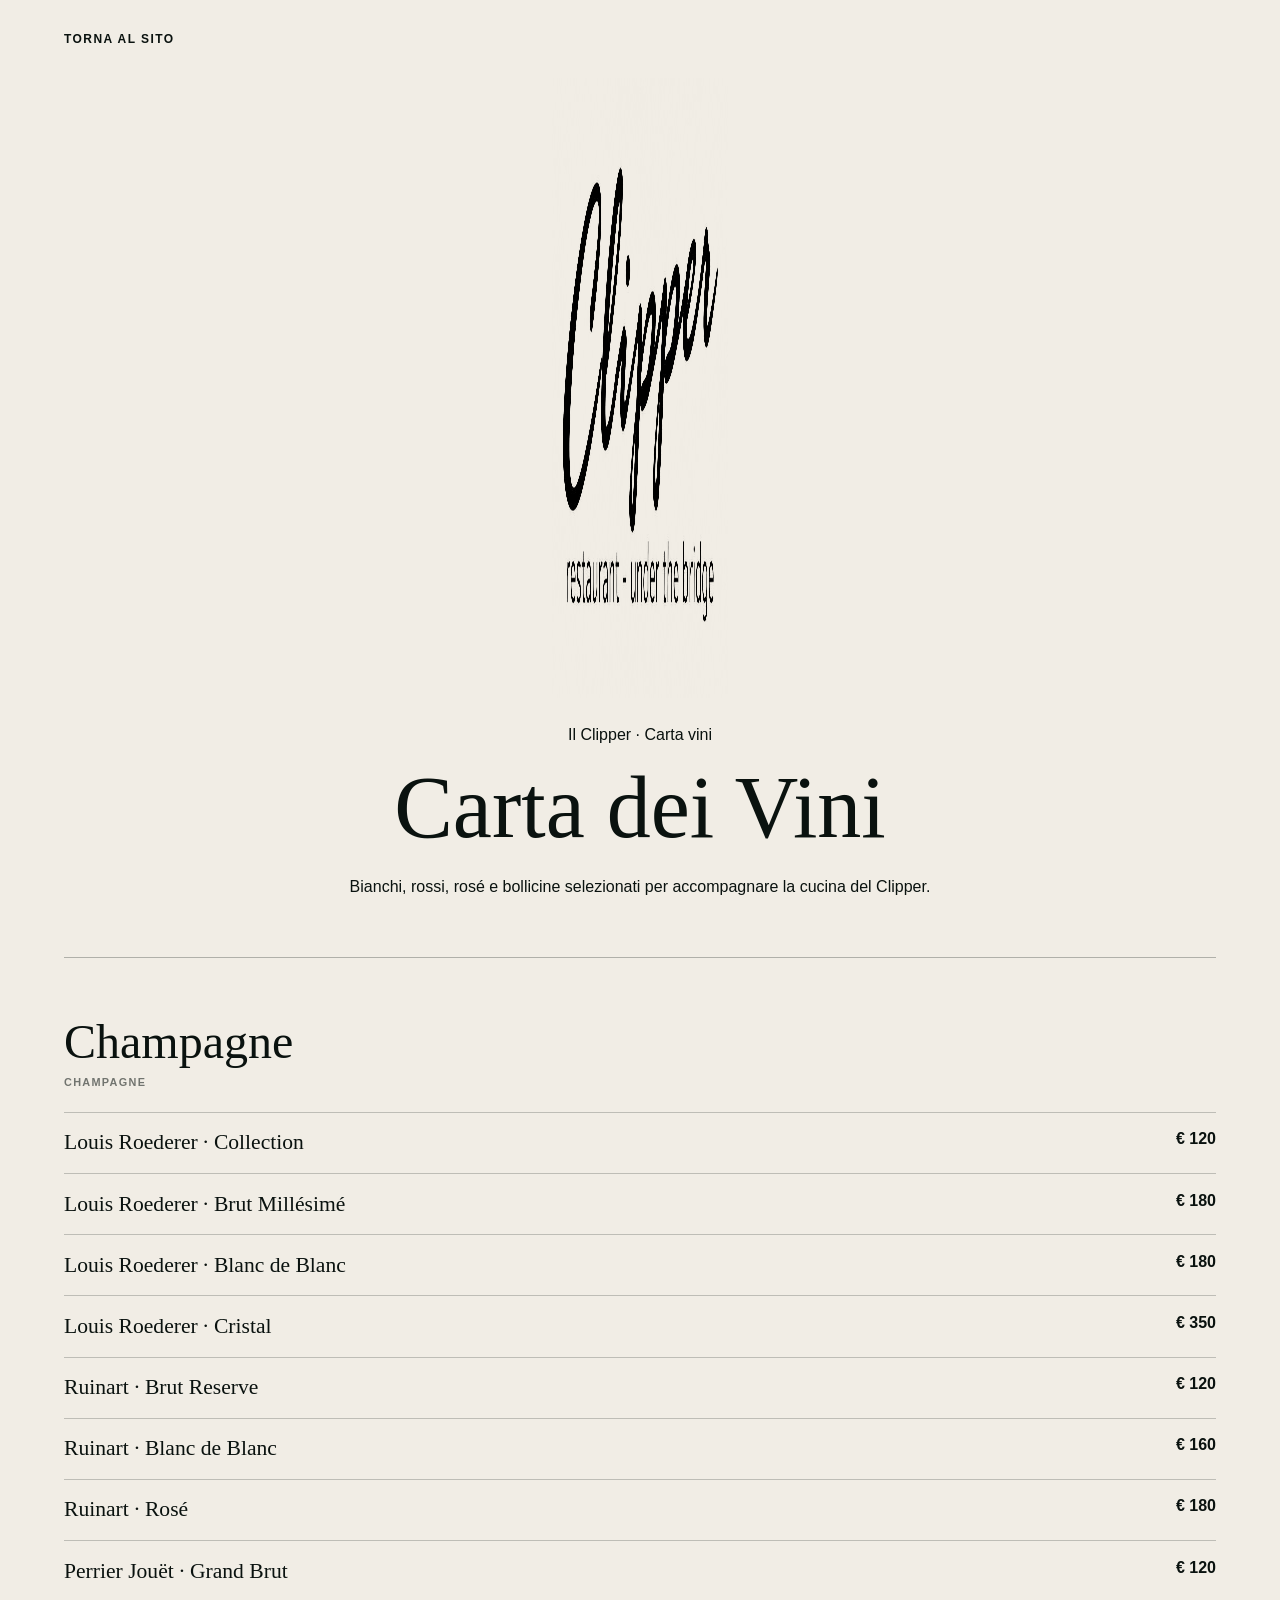
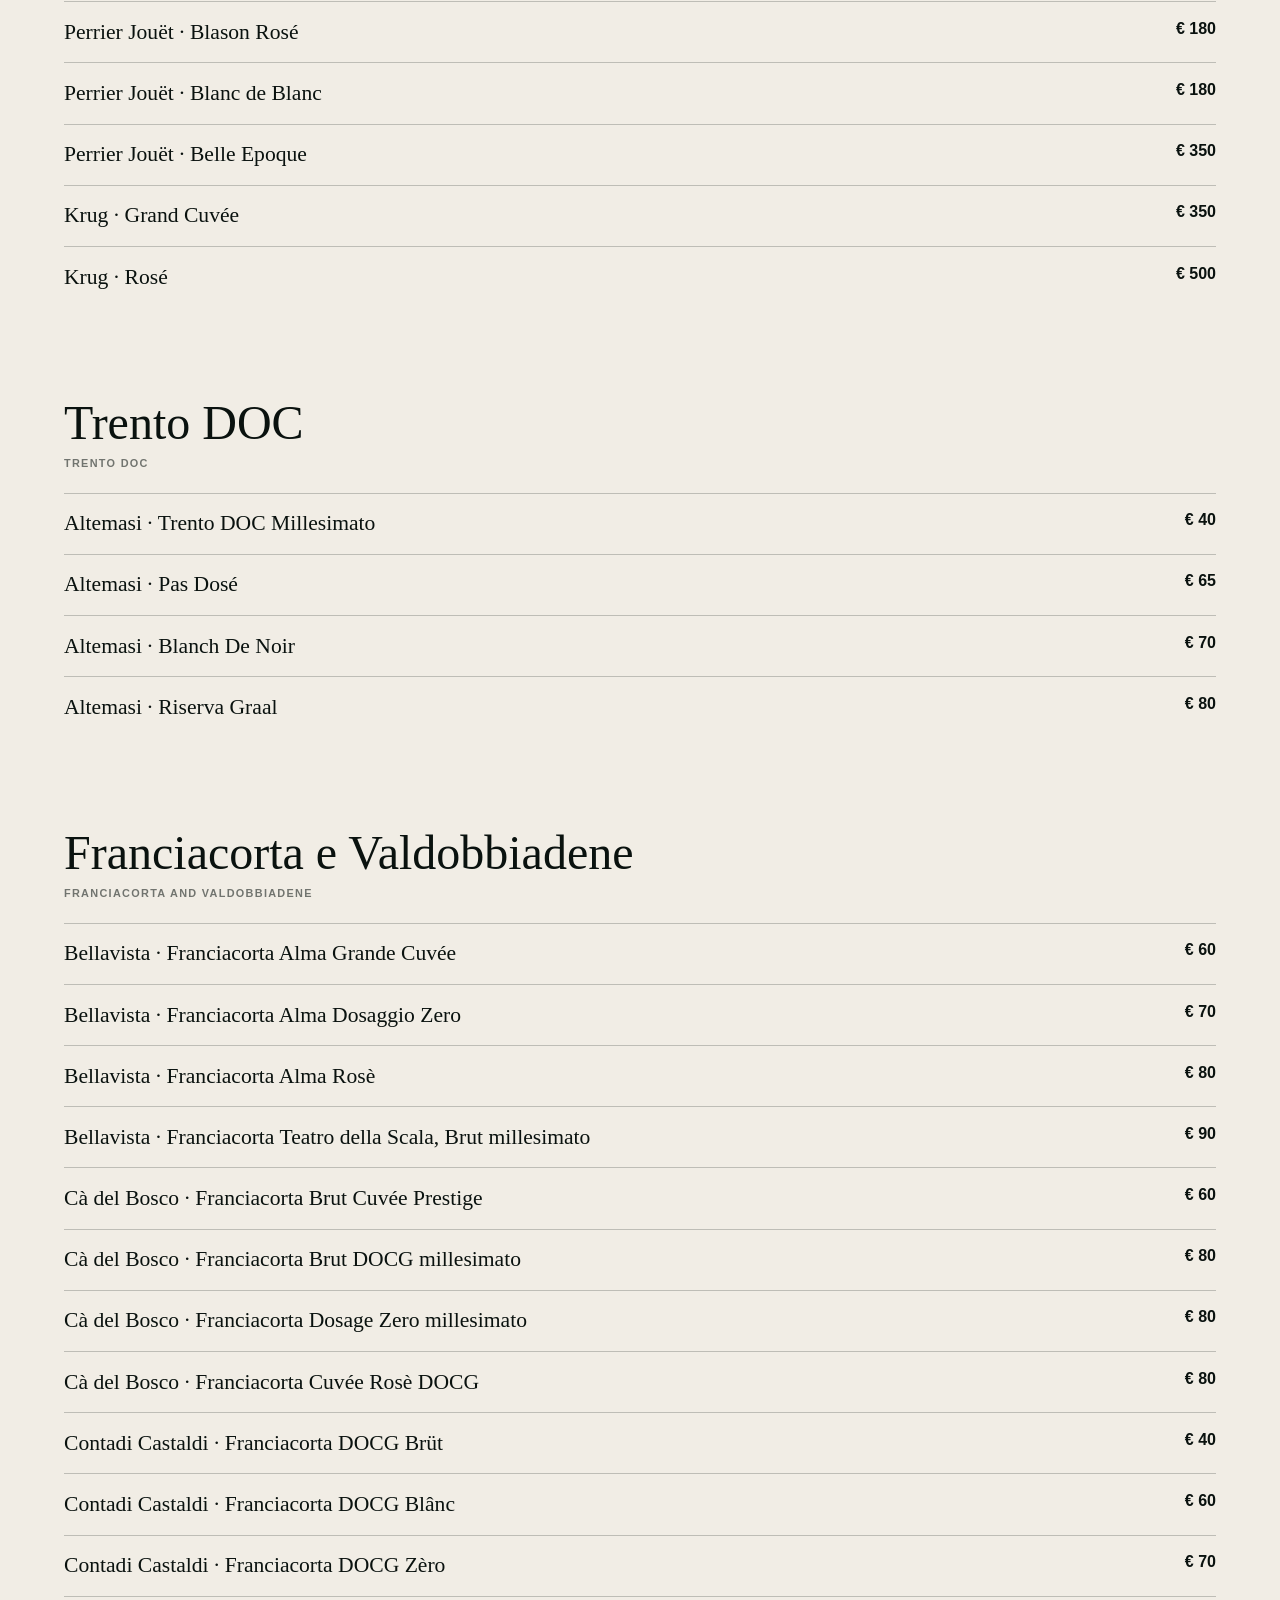
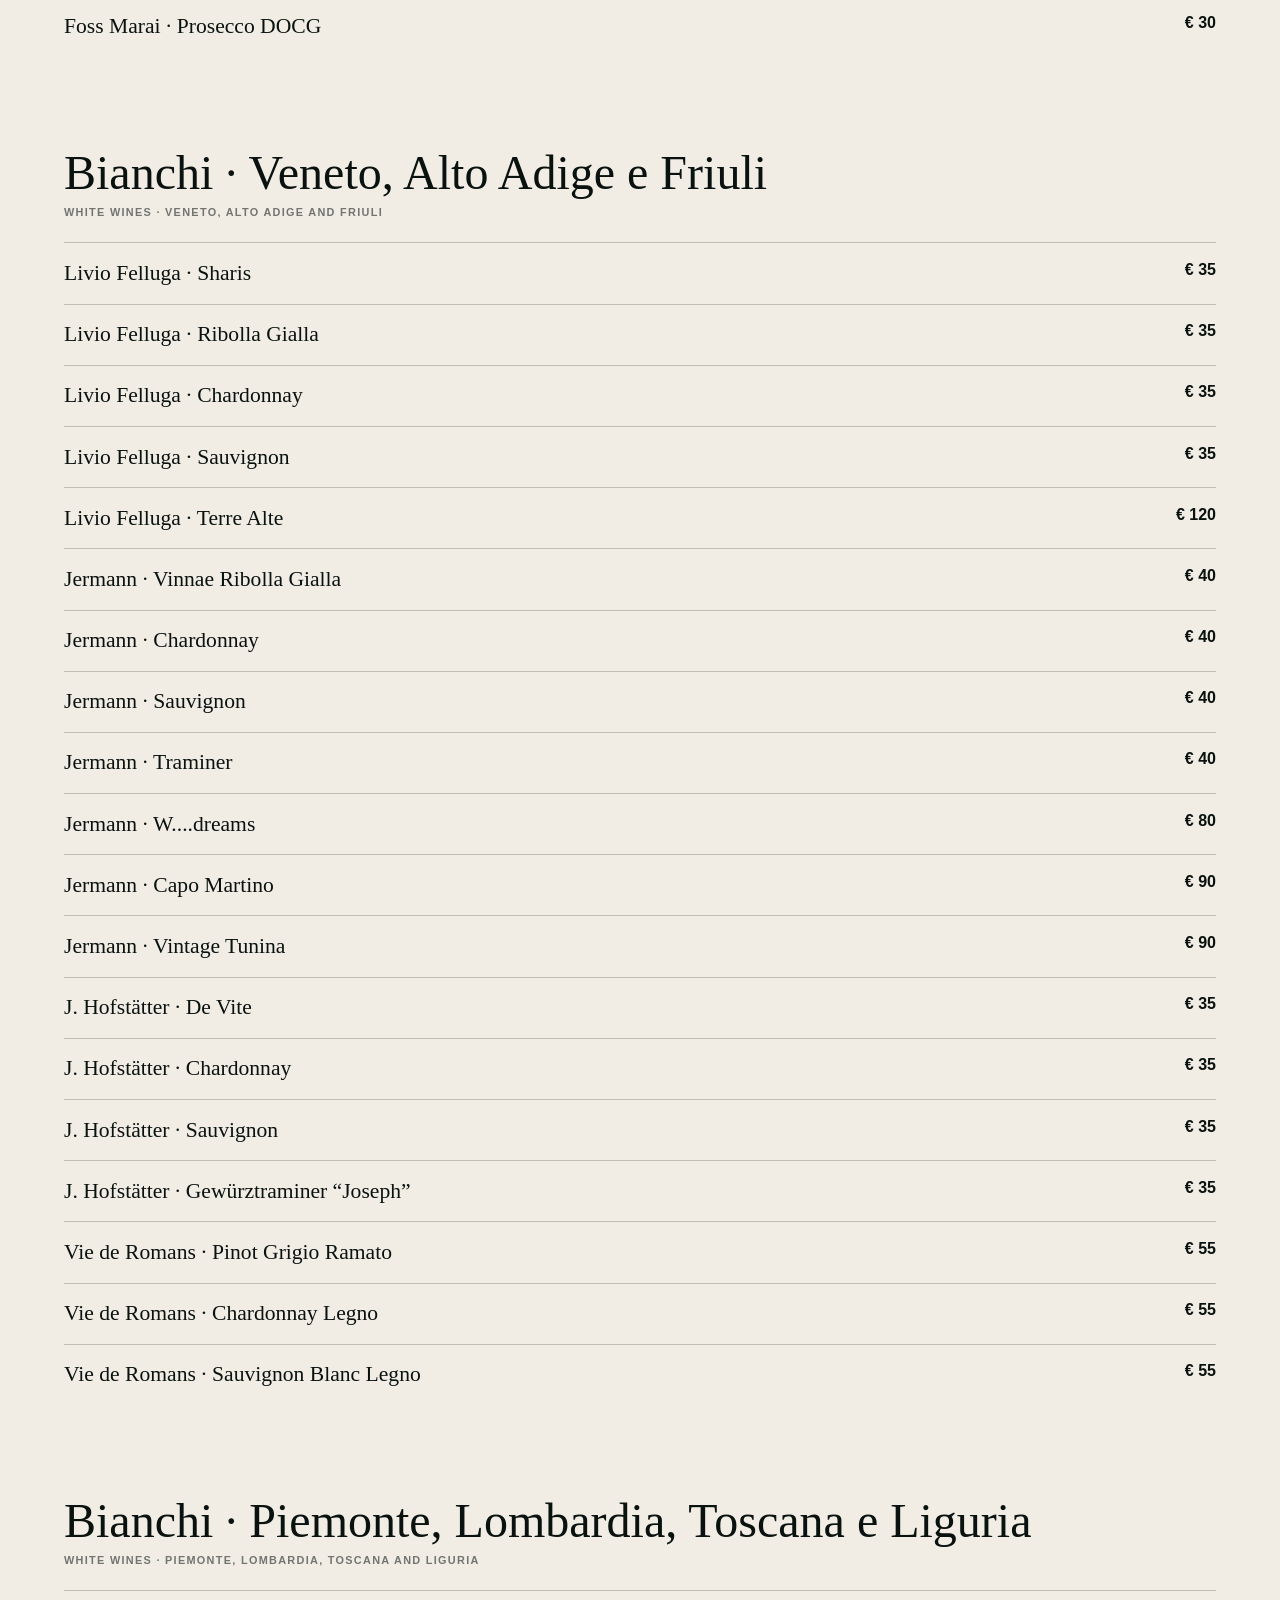
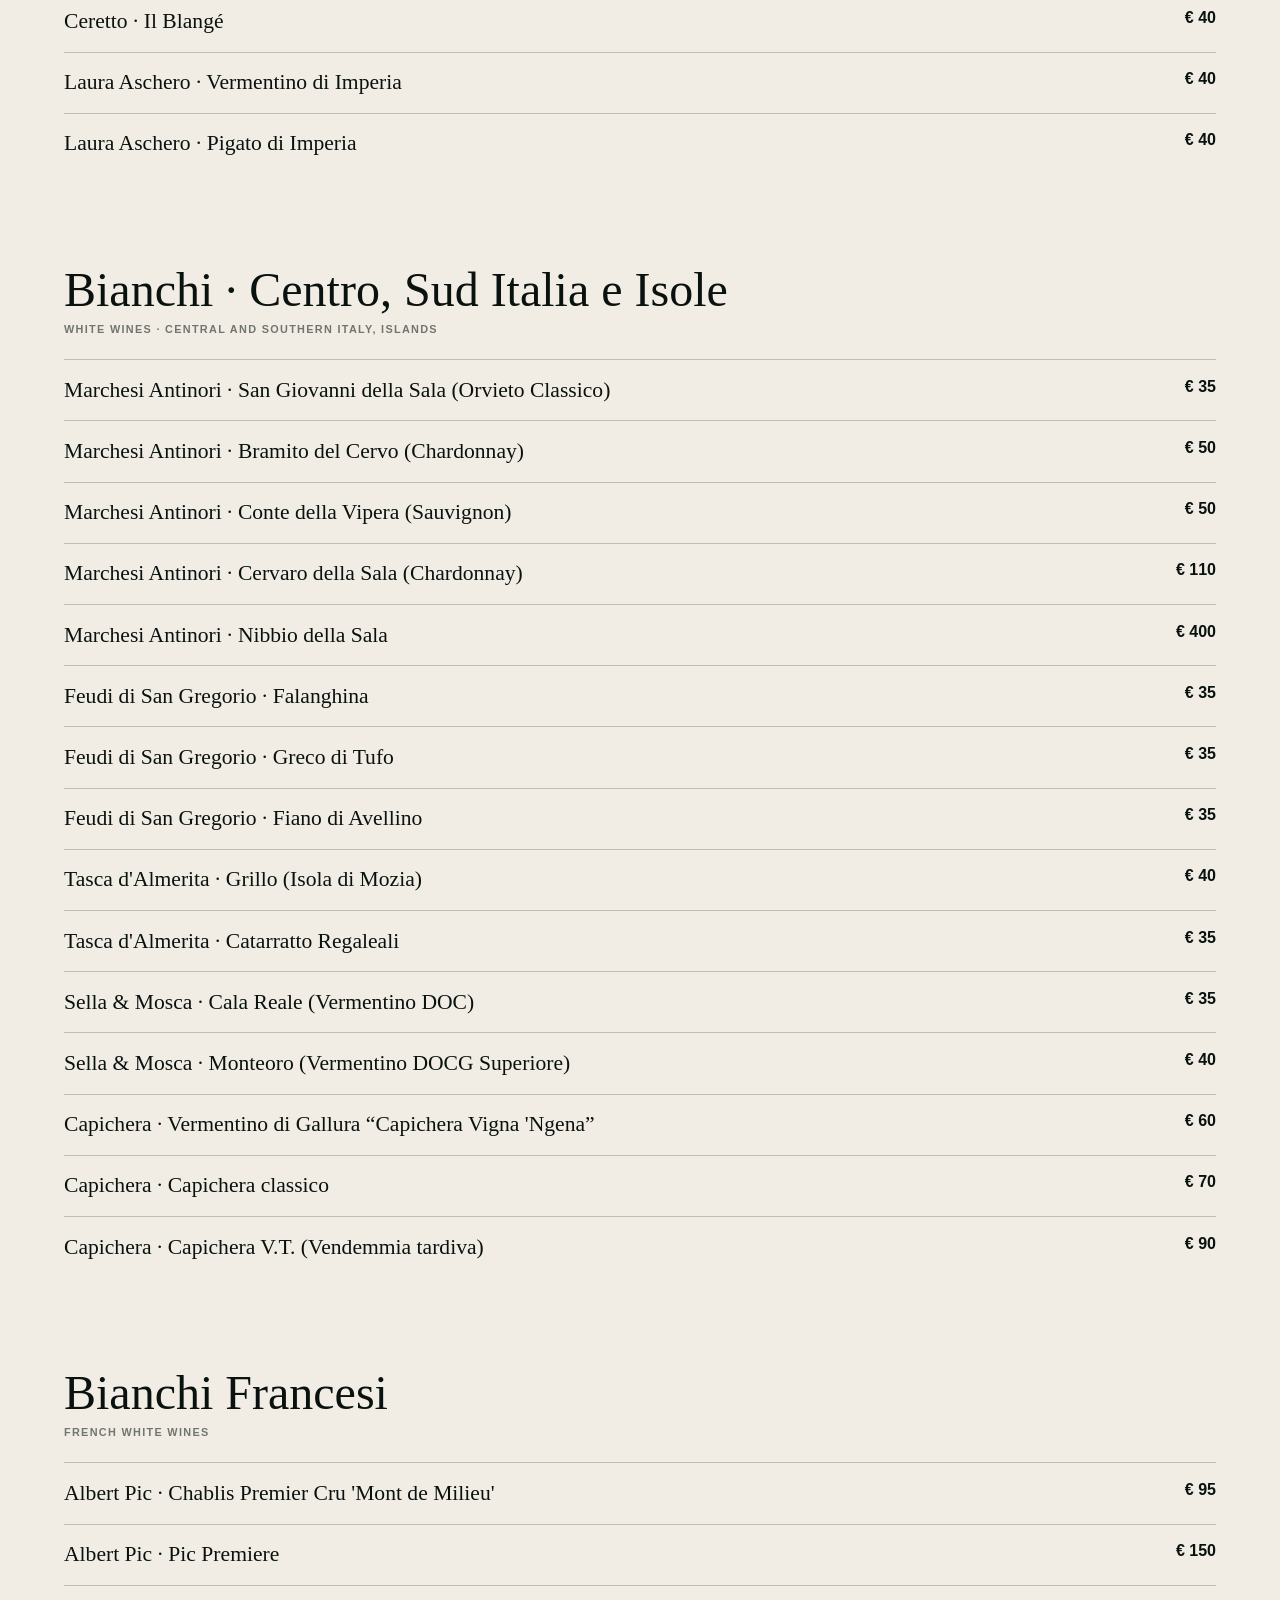
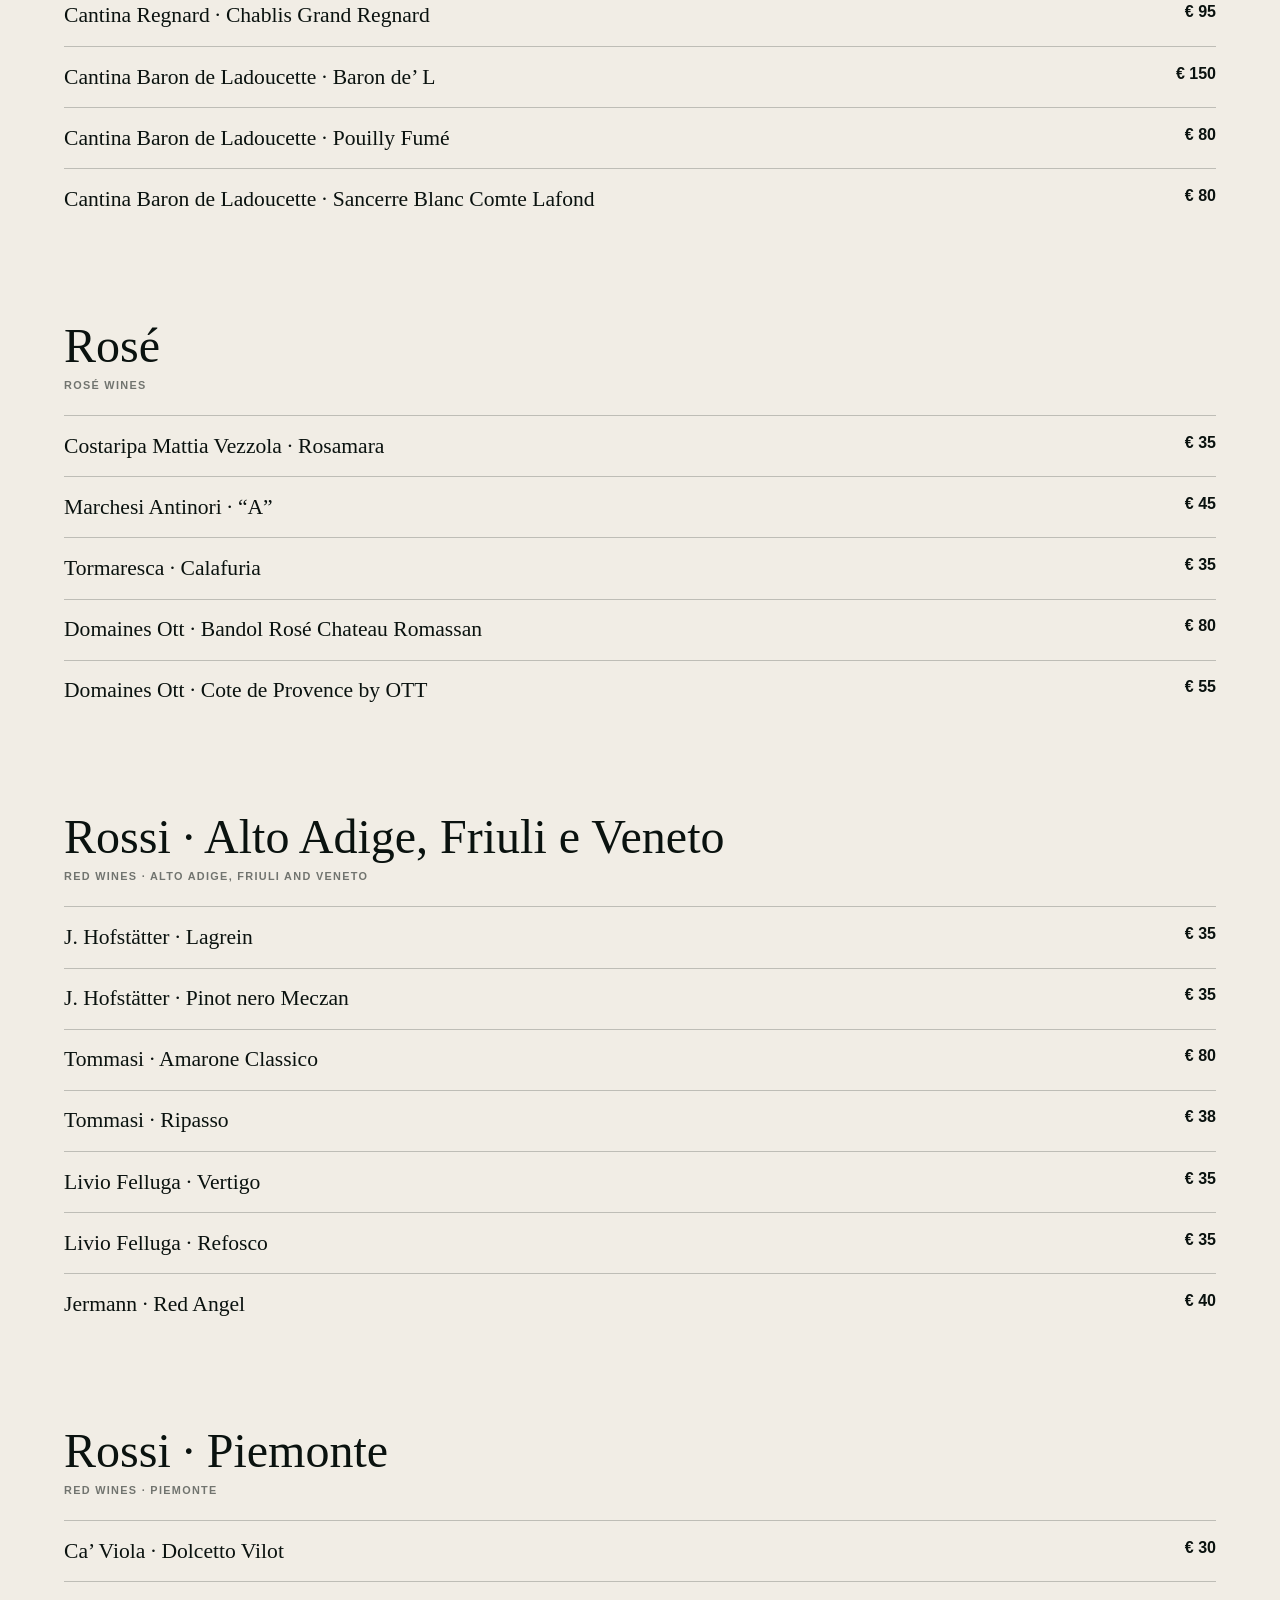
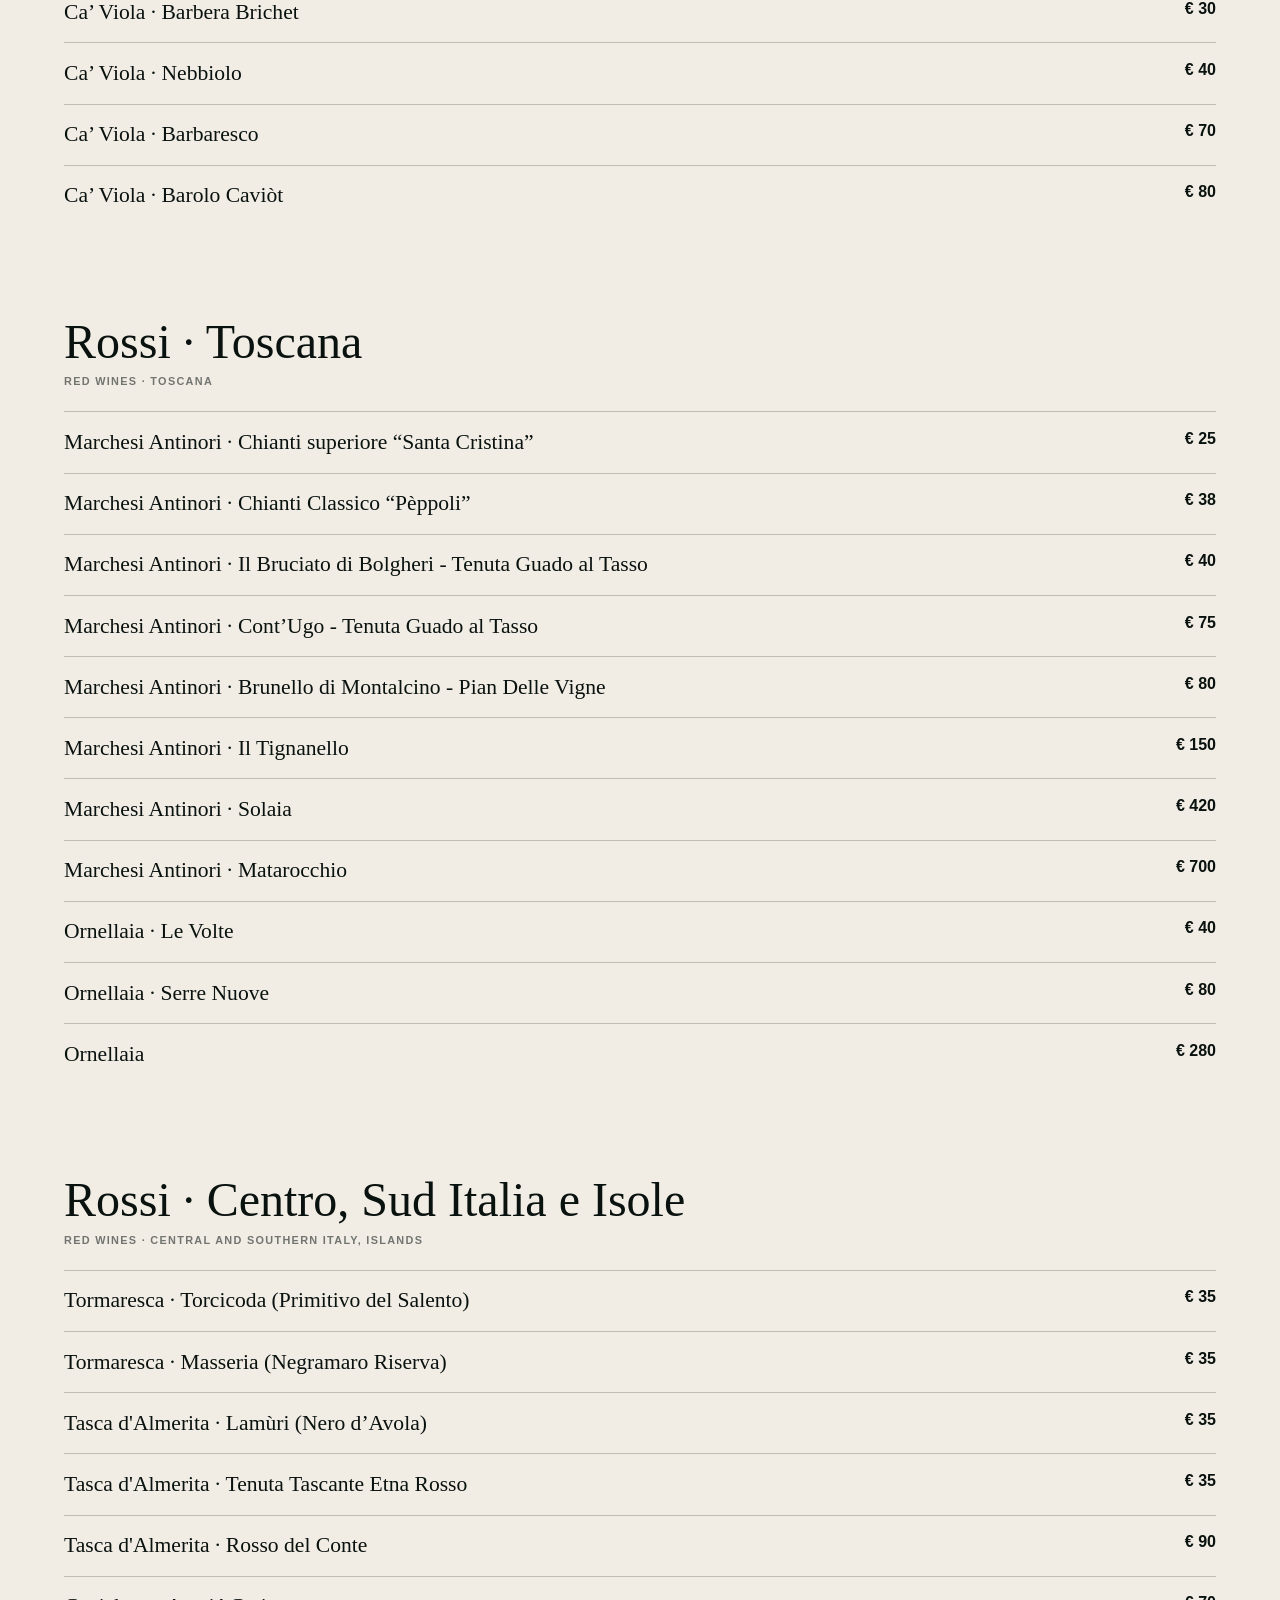
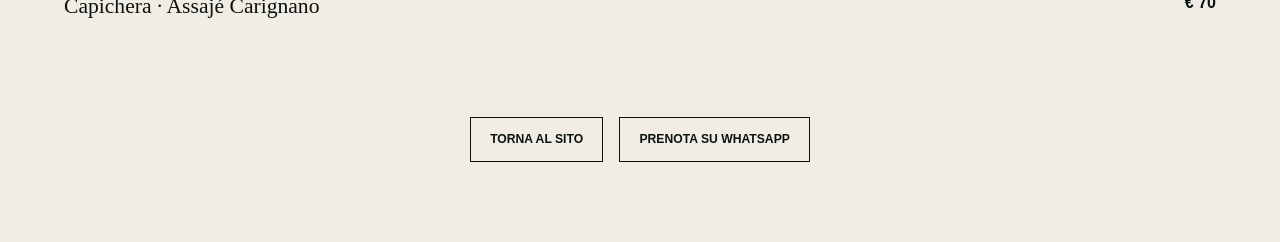
==== commit 66b44ee2: "Add files via upload" ====
--- a/carta-vini.html
+++ b/carta-vini.html
@@ -1 +1 @@
-<!doctype html><html lang="it"><head><meta charset="utf-8"><meta name="viewport" content="width=device-width,initial-scale=1"><title>Carta dei Vini | Il Clipper</title><link rel="stylesheet" href="site.css"></head><body><main class="fallback-catalog"><header class="fallback-catalog-header"><a class="fallback-back" href="index.html">Torna al sito</a><img src="assets/images/brand/clipper-logo-transparent.png" width="1240" height="620" alt="Il Clipper"><p>Il Clipper · Carta vini</p><h1>Carta dei Vini</h1><p>Bianchi, rossi, rosé e bollicine selezionati per accompagnare la cucina del Clipper.</p></header><div class="fallback-catalog-content"><section><h2>Champagne<small>Champagne</small></h2><div><article><div><h3>Louis Roederer · Collection</h3></div><strong>€ 120</strong></article><article><div><h3>Louis Roederer · Brut Millésimé</h3></div><strong>€ 180</strong></article><article><div><h3>Louis Roederer · Blanc de Blanc</h3></div><strong>€ 180</strong></article><article><div><h3>Louis Roederer · Cristal</h3></div><strong>€ 350</strong></article><article><div><h3>Ruinart · Brut Reserve</h3></div><strong>€ 120</strong></article><article><div><h3>Ruinart · Blanc de Blanc</h3></div><strong>€ 160</strong></article><article><div><h3>Ruinart · Rosé</h3></div><strong>€ 180</strong></article><article><div><h3>Perrier Jouët · Grand Brut</h3></div><strong>€ 120</strong></article><article><div><h3>Perrier Jouët · Blason Rosé</h3></div><strong>€ 180</strong></article><article><div><h3>Perrier Jouët · Blanc de Blanc</h3></div><strong>€ 180</strong></article><article><div><h3>Perrier Jouët · Belle Epoque</h3></div><strong>€ 350</strong></article><article><div><h3>Krug · Grand Cuvée</h3></div><strong>€ 350</strong></article><article><div><h3>Krug · Rosé</h3></div><strong>€ 500</strong></article></div></section><section><h2>Trento DOC<small>Trento DOC</small></h2><div><article><div><h3>Altemasi · Trento DOC Millesimato</h3></div><strong>€ 40</strong></article><article><div><h3>Altemasi · Pas Dosé</h3></div><strong>€ 65</strong></article><article><div><h3>Altemasi · Blanch De Noir</h3></div><strong>€ 70</strong></article><article><div><h3>Altemasi · Riserva Graal</h3></div><strong>€ 80</strong></article></div></section><section><h2>Franciacorta e Valdobbiadene<small>Franciacorta and Valdobbiadene</small></h2><div><article><div><h3>Bellavista · Franciacorta Alma Grande Cuvée</h3></div><strong>€ 60</strong></article><article><div><h3>Bellavista · Franciacorta Alma Dosaggio Zero</h3></div><strong>€ 70</strong></article><article><div><h3>Bellavista · Franciacorta Alma Rosè</h3></div><strong>€ 80</strong></article><article><div><h3>Bellavista · Franciacorta Teatro della Scala, Brut millesimato</h3></div><strong>€ 90</strong></article><article><div><h3>Cà del Bosco · Franciacorta Brut Cuvée Prestige</h3></div><strong>€ 60</strong></article><article><div><h3>Cà del Bosco · Franciacorta Brut DOCG millesimato</h3></div><strong>€ 80</strong></article><article><div><h3>Cà del Bosco · Franciacorta Dosage Zero millesimato</h3></div><strong>€ 80</strong></article><article><div><h3>Cà del Bosco · Franciacorta Cuvée Rosè DOCG</h3></div><strong>€ 80</strong></article><article><div><h3>Contadi Castaldi · Franciacorta DOCG Brüt</h3></div><strong>€ 40</strong></article><article><div><h3>Contadi Castaldi · Franciacorta DOCG Blânc</h3></div><strong>€ 60</strong></article><article><div><h3>Contadi Castaldi · Franciacorta DOCG Zèro</h3></div><strong>€ 70</strong></article><article><div><h3>Foss Marai · Prosecco DOCG</h3></div><strong>€ 30</strong></article></div></section><section><h2>Bianchi · Veneto, Alto Adige e Friuli<small>White wines · Veneto, Alto Adige and Friuli</small></h2><div><article><div><h3>Livio Felluga · Sharis</h3></div><strong>€ 35</strong></article><article><div><h3>Livio Felluga · Ribolla Gialla</h3></div><strong>€ 35</strong></article><article><div><h3>Livio Felluga · Chardonnay</h3></div><strong>€ 35</strong></article><article><div><h3>Livio Felluga · Sauvignon</h3></div><strong>€ 35</strong></article><article><div><h3>Livio Felluga · Terre Alte</h3></div><strong>€ 120</strong></article><article><div><h3>Jermann · Vinnae Ribolla Gialla</h3></div><strong>€ 40</strong></article><article><div><h3>Jermann · Chardonnay</h3></div><strong>€ 40</strong></article><article><div><h3>Jermann · Sauvignon</h3></div><strong>€ 40</strong></article><article><div><h3>Jermann · Traminer</h3></div><strong>€ 40</strong></article><article><div><h3>Jermann · W....dreams</h3></div><strong>€ 80</strong></article><article><div><h3>Jermann · Capo Martino</h3></div><strong>€ 90</strong></article><article><div><h3>Jermann · Vintage Tunina</h3></div><strong>€ 90</strong></article><article><div><h3>J. Hofstätter · De Vite</h3></div><strong>€ 35</strong></article><article><div><h3>J. Hofstätter · Chardonnay</h3></div><strong>€ 35</strong></article><article><div><h3>J. Hofstätter · Sauvignon</h3></div><strong>€ 35</strong></article><article><div><h3>J. Hofstätter · Gewürztraminer “Joseph”</h3></div><strong>€ 35</strong></article><article><div><h3>Vie de Romans · Pinot Grigio Ramato</h3></div><strong>€ 55</strong></article><article><div><h3>Vie de Romans · Chardonnay Legno</h3></div><strong>€ 55</strong></article><article><div><h3>Vie de Romans · Sauvignon Blanc Legno</h3></div><strong>€ 55</strong></article></div></section><section><h2>Bianchi · Piemonte, Lombardia, Toscana e Liguria<small>White wines · Piemonte, Lombardia, Toscana and Liguria</small></h2><div><article><div><h3>Ceretto · Il Blangé</h3></div><strong>€ 40</strong></article><article><div><h3>Laura Aschero · Vermentino di Imperia</h3></div><strong>€ 40</strong></article><article><div><h3>Laura Aschero · Pigato di Imperia</h3></div><strong>€ 40</strong></article></div></section><section><h2>Bianchi · Centro, Sud Italia e Isole<small>White wines · Central and Southern Italy, Islands</small></h2><div><article><div><h3>Marchesi Antinori · San Giovanni della Sala (Orvieto Classico)</h3></div><strong>€ 35</strong></article><article><div><h3>Marchesi Antinori · Bramito del Cervo (Chardonnay)</h3></div><strong>€ 50</strong></article><article><div><h3>Marchesi Antinori · Conte della Vipera (Sauvignon)</h3></div><strong>€ 50</strong></article><article><div><h3>Marchesi Antinori · Cervaro della Sala (Chardonnay)</h3></div><strong>€ 110</strong></article><article><div><h3>Marchesi Antinori · Nibbio della Sala</h3></div><strong>€ 400</strong></article><article><div><h3>Feudi di San Gregorio · Falanghina</h3></div><strong>€ 35</strong></article><article><div><h3>Feudi di San Gregorio · Greco di Tufo</h3></div><strong>€ 35</strong></article><article><div><h3>Feudi di San Gregorio · Fiano di Avellino</h3></div><strong>€ 35</strong></article><article><div><h3>Tasca d'Almerita · Grillo (Isola di Mozia)</h3></div><strong>€ 40</strong></article><article><div><h3>Tasca d'Almerita · Catarratto Regaleali</h3></div><strong>€ 35</strong></article><article><div><h3>Sella &amp; Mosca · Cala Reale (Vermentino DOC)</h3></div><strong>€ 35</strong></article><article><div><h3>Sella &amp; Mosca · Monteoro (Vermentino DOCG Superiore)</h3></div><strong>€ 40</strong></article><article><div><h3>Capichera · Vermentino di Gallura “Capichera Vigna 'Ngena”</h3></div><strong>€ 60</strong></article><article><div><h3>Capichera · Capichera classico</h3></div><strong>€ 70</strong></article><article><div><h3>Capichera · Capichera V.T. (Vendemmia tardiva)</h3></div><strong>€ 90</strong></article></div></section><section><h2>Bianchi Francesi<small>French white wines</small></h2><div><article><div><h3>Albert Pic · Chablis Premier Cru 'Mont de Milieu'</h3></div><strong>€ 95</strong></article><article><div><h3>Albert Pic · Pic Premiere</h3></div><strong>€ 150</strong></article><article><div><h3>Cantina Regnard · Chablis Grand Regnard</h3></div><strong>€ 95</strong></article><article><div><h3>Cantina Baron de Ladoucette · Baron de’ L</h3></div><strong>€ 150</strong></article><article><div><h3>Cantina Baron de Ladoucette · Pouilly Fumé</h3></div><strong>€ 80</strong></article><article><div><h3>Cantina Baron de Ladoucette · Sancerre Blanc Comte Lafond</h3></div><strong>€ 80</strong></article></div></section><section><h2>Rosé<small>Rosé wines</small></h2><div><article><div><h3>Costaripa Mattia Vezzola · Rosamara</h3></div><strong>€ 35</strong></article><article><div><h3>Marchesi Antinori · “A”</h3></div><strong>€ 45</strong></article><article><div><h3>Tormaresca · Calafuria</h3></div><strong>€ 35</strong></article><article><div><h3>Domaines Ott · Bandol Rosé Chateau Romassan</h3></div><strong>€ 80</strong></article><article><div><h3>Domaines Ott · Cote de Provence by OTT</h3></div><strong>€ 55</strong></article></div></section><section><h2>Rossi · Alto Adige, Friuli e Veneto<small>Red wines · Alto Adige, Friuli and Veneto</small></h2><div><article><div><h3>J. Hofstätter · Lagrein</h3></div><strong>€ 35</strong></article><article><div><h3>J. Hofstätter · Pinot nero Meczan</h3></div><strong>€ 35</strong></article><article><div><h3>Tommasi · Amarone Classico</h3></div><strong>€ 80</strong></article><article><div><h3>Tommasi · Ripasso</h3></div><strong>€ 38</strong></article><article><div><h3>Livio Felluga · Vertigo</h3></div><strong>€ 35</strong></article><article><div><h3>Livio Felluga · Refosco</h3></div><strong>€ 35</strong></article><article><div><h3>Jermann · Red Angel</h3></div><strong>€ 40</strong></article></div></section><section><h2>Rossi · Piemonte<small>Red wines · Piemonte</small></h2><div><article><div><h3>Ca’ Viola · Dolcetto Vilot</h3></div><strong>€ 30</strong></article><article><div><h3>Ca’ Viola · Barbera Brichet</h3></div><strong>€ 30</strong></article><article><div><h3>Ca’ Viola · Nebbiolo</h3></div><strong>€ 40</strong></article><article><div><h3>Ca’ Viola · Barbaresco</h3></div><strong>€ 70</strong></article><article><div><h3>Ca’ Viola · Barolo Caviòt</h3></div><strong>€ 80</strong></article></div></section><section><h2>Rossi · Toscana<small>Red wines · Toscana</small></h2><div><article><div><h3>Marchesi Antinori · Chianti superiore “Santa Cristina”</h3></div><strong>€ 25</strong></article><article><div><h3>Marchesi Antinori · Chianti Classico “Pèppoli”</h3></div><strong>€ 38</strong></article><article><div><h3>Marchesi Antinori · Il Bruciato di Bolgheri - Tenuta Guado al Tasso</h3></div><strong>€ 40</strong></article><article><div><h3>Marchesi Antinori · Cont’Ugo - Tenuta Guado al Tasso</h3></div><strong>€ 75</strong></article><article><div><h3>Marchesi Antinori · Brunello di Montalcino - Pian Delle Vigne</h3></div><strong>€ 80</strong></article><article><div><h3>Marchesi Antinori · Il Tignanello</h3></div><strong>€ 150</strong></article><article><div><h3>Marchesi Antinori · Solaia</h3></div><strong>€ 420</strong></article><article><div><h3>Marchesi Antinori · Matarocchio</h3></div><strong>€ 700</strong></article><article><div><h3>Ornellaia · Le Volte</h3></div><strong>€ 40</strong></article><article><div><h3>Ornellaia · Serre Nuove</h3></div><strong>€ 80</strong></article><article><div><h3>Ornellaia</h3></div><strong>€ 280</strong></article></div></section><section><h2>Rossi · Centro, Sud Italia e Isole<small>Red wines · Central and Southern Italy, Islands</small></h2><div><article><div><h3>Tormaresca · Torcicoda (Primitivo del Salento)</h3></div><strong>€ 35</strong></article><article><div><h3>Tormaresca · Masseria (Negramaro Riserva)</h3></div><strong>€ 35</strong></article><article><div><h3>Tasca d'Almerita · Lamùri (Nero d’Avola)</h3></div><strong>€ 35</strong></article><article><div><h3>Tasca d'Almerita · Tenuta Tascante Etna Rosso</h3></div><strong>€ 35</strong></article><article><div><h3>Tasca d'Almerita · Rosso del Conte</h3></div><strong>€ 90</strong></article><article><div><h3>Capichera · Assajé Carignano</h3></div><strong>€ 70</strong></article></div></section></div><footer class="fallback-catalog-footer"><a href="index.html">Torna al sito</a><a href="https://wa.me/393662457460?text=Ciao%20Il%20Clipper%2C%20vorrei%20prenotare%20un%20tavolo." target="_blank" rel="noreferrer">Prenota su WhatsApp</a></footer></main></body></html>+<!doctype html><html lang="it" translate="no" class="notranslate"><head><meta charset="utf-8"><meta name="google" content="notranslate"><meta name="viewport" content="width=device-width,initial-scale=1"><title>Carta dei Vini | Il Clipper</title><link rel="stylesheet" href="site.css"></head><body><main class="fallback-catalog"><header class="fallback-catalog-header"><a class="fallback-back" href="index.html">Torna al sito</a><img src="assets/images/brand/clipper-logo-transparent.png" width="1240" height="620" alt="Il Clipper"><p>Il Clipper · Carta vini</p><h1>Carta dei Vini</h1><p>Bianchi, rossi, rosé e bollicine selezionati per accompagnare la cucina del Clipper.</p></header><div class="fallback-catalog-content"><section><h2>Champagne<small>Champagne</small></h2><div><article><div><h3>Louis Roederer · Collection</h3></div><strong>€ 120</strong></article><article><div><h3>Louis Roederer · Brut Millésimé</h3></div><strong>€ 180</strong></article><article><div><h3>Louis Roederer · Blanc de Blanc</h3></div><strong>€ 180</strong></article><article><div><h3>Louis Roederer · Cristal</h3></div><strong>€ 350</strong></article><article><div><h3>Ruinart · Brut Reserve</h3></div><strong>€ 120</strong></article><article><div><h3>Ruinart · Blanc de Blanc</h3></div><strong>€ 160</strong></article><article><div><h3>Ruinart · Rosé</h3></div><strong>€ 180</strong></article><article><div><h3>Perrier Jouët · Grand Brut</h3></div><strong>€ 120</strong></article><article><div><h3>Perrier Jouët · Blason Rosé</h3></div><strong>€ 180</strong></article><article><div><h3>Perrier Jouët · Blanc de Blanc</h3></div><strong>€ 180</strong></article><article><div><h3>Perrier Jouët · Belle Epoque</h3></div><strong>€ 350</strong></article><article><div><h3>Krug · Grand Cuvée</h3></div><strong>€ 350</strong></article><article><div><h3>Krug · Rosé</h3></div><strong>€ 500</strong></article></div></section><section><h2>Trento DOC<small>Trento DOC</small></h2><div><article><div><h3>Altemasi · Trento DOC Millesimato</h3></div><strong>€ 40</strong></article><article><div><h3>Altemasi · Pas Dosé</h3></div><strong>€ 65</strong></article><article><div><h3>Altemasi · Blanch De Noir</h3></div><strong>€ 70</strong></article><article><div><h3>Altemasi · Riserva Graal</h3></div><strong>€ 80</strong></article></div></section><section><h2>Franciacorta e Valdobbiadene<small>Franciacorta and Valdobbiadene</small></h2><div><article><div><h3>Bellavista · Franciacorta Alma Grande Cuvée</h3></div><strong>€ 60</strong></article><article><div><h3>Bellavista · Franciacorta Alma Dosaggio Zero</h3></div><strong>€ 70</strong></article><article><div><h3>Bellavista · Franciacorta Alma Rosè</h3></div><strong>€ 80</strong></article><article><div><h3>Bellavista · Franciacorta Teatro della Scala, Brut millesimato</h3></div><strong>€ 90</strong></article><article><div><h3>Cà del Bosco · Franciacorta Brut Cuvée Prestige</h3></div><strong>€ 60</strong></article><article><div><h3>Cà del Bosco · Franciacorta Brut DOCG millesimato</h3></div><strong>€ 80</strong></article><article><div><h3>Cà del Bosco · Franciacorta Dosage Zero millesimato</h3></div><strong>€ 80</strong></article><article><div><h3>Cà del Bosco · Franciacorta Cuvée Rosè DOCG</h3></div><strong>€ 80</strong></article><article><div><h3>Contadi Castaldi · Franciacorta DOCG Brüt</h3></div><strong>€ 40</strong></article><article><div><h3>Contadi Castaldi · Franciacorta DOCG Blânc</h3></div><strong>€ 60</strong></article><article><div><h3>Contadi Castaldi · Franciacorta DOCG Zèro</h3></div><strong>€ 70</strong></article><article><div><h3>Foss Marai · Prosecco DOCG</h3></div><strong>€ 30</strong></article></div></section><section><h2>Bianchi · Veneto, Alto Adige e Friuli<small>White wines · Veneto, Alto Adige and Friuli</small></h2><div><article><div><h3>Livio Felluga · Sharis</h3></div><strong>€ 35</strong></article><article><div><h3>Livio Felluga · Ribolla Gialla</h3></div><strong>€ 35</strong></article><article><div><h3>Livio Felluga · Chardonnay</h3></div><strong>€ 35</strong></article><article><div><h3>Livio Felluga · Sauvignon</h3></div><strong>€ 35</strong></article><article><div><h3>Livio Felluga · Terre Alte</h3></div><strong>€ 120</strong></article><article><div><h3>Jermann · Vinnae Ribolla Gialla</h3></div><strong>€ 40</strong></article><article><div><h3>Jermann · Chardonnay</h3></div><strong>€ 40</strong></article><article><div><h3>Jermann · Sauvignon</h3></div><strong>€ 40</strong></article><article><div><h3>Jermann · Traminer</h3></div><strong>€ 40</strong></article><article><div><h3>Jermann · W....dreams</h3></div><strong>€ 80</strong></article><article><div><h3>Jermann · Capo Martino</h3></div><strong>€ 90</strong></article><article><div><h3>Jermann · Vintage Tunina</h3></div><strong>€ 90</strong></article><article><div><h3>J. Hofstätter · De Vite</h3></div><strong>€ 35</strong></article><article><div><h3>J. Hofstätter · Chardonnay</h3></div><strong>€ 35</strong></article><article><div><h3>J. Hofstätter · Sauvignon</h3></div><strong>€ 35</strong></article><article><div><h3>J. Hofstätter · Gewürztraminer “Joseph”</h3></div><strong>€ 35</strong></article><article><div><h3>Vie de Romans · Pinot Grigio Ramato</h3></div><strong>€ 55</strong></article><article><div><h3>Vie de Romans · Chardonnay Legno</h3></div><strong>€ 55</strong></article><article><div><h3>Vie de Romans · Sauvignon Blanc Legno</h3></div><strong>€ 55</strong></article></div></section><section><h2>Bianchi · Piemonte, Lombardia, Toscana e Liguria<small>White wines · Piemonte, Lombardia, Toscana and Liguria</small></h2><div><article><div><h3>Ceretto · Il Blangé</h3></div><strong>€ 40</strong></article><article><div><h3>Laura Aschero · Vermentino di Imperia</h3></div><strong>€ 40</strong></article><article><div><h3>Laura Aschero · Pigato di Imperia</h3></div><strong>€ 40</strong></article></div></section><section><h2>Bianchi · Centro, Sud Italia e Isole<small>White wines · Central and Southern Italy, Islands</small></h2><div><article><div><h3>Marchesi Antinori · San Giovanni della Sala (Orvieto Classico)</h3></div><strong>€ 35</strong></article><article><div><h3>Marchesi Antinori · Bramito del Cervo (Chardonnay)</h3></div><strong>€ 50</strong></article><article><div><h3>Marchesi Antinori · Conte della Vipera (Sauvignon)</h3></div><strong>€ 50</strong></article><article><div><h3>Marchesi Antinori · Cervaro della Sala (Chardonnay)</h3></div><strong>€ 110</strong></article><article><div><h3>Marchesi Antinori · Nibbio della Sala</h3></div><strong>€ 400</strong></article><article><div><h3>Feudi di San Gregorio · Falanghina</h3></div><strong>€ 35</strong></article><article><div><h3>Feudi di San Gregorio · Greco di Tufo</h3></div><strong>€ 35</strong></article><article><div><h3>Feudi di San Gregorio · Fiano di Avellino</h3></div><strong>€ 35</strong></article><article><div><h3>Tasca d'Almerita · Grillo (Isola di Mozia)</h3></div><strong>€ 40</strong></article><article><div><h3>Tasca d'Almerita · Catarratto Regaleali</h3></div><strong>€ 35</strong></article><article><div><h3>Sella &amp; Mosca · Cala Reale (Vermentino DOC)</h3></div><strong>€ 35</strong></article><article><div><h3>Sella &amp; Mosca · Monteoro (Vermentino DOCG Superiore)</h3></div><strong>€ 40</strong></article><article><div><h3>Capichera · Vermentino di Gallura “Capichera Vigna 'Ngena”</h3></div><strong>€ 60</strong></article><article><div><h3>Capichera · Capichera classico</h3></div><strong>€ 70</strong></article><article><div><h3>Capichera · Capichera V.T. (Vendemmia tardiva)</h3></div><strong>€ 90</strong></article></div></section><section><h2>Bianchi Francesi<small>French white wines</small></h2><div><article><div><h3>Albert Pic · Chablis Premier Cru 'Mont de Milieu'</h3></div><strong>€ 95</strong></article><article><div><h3>Albert Pic · Pic Premiere</h3></div><strong>€ 150</strong></article><article><div><h3>Cantina Regnard · Chablis Grand Regnard</h3></div><strong>€ 95</strong></article><article><div><h3>Cantina Baron de Ladoucette · Baron de’ L</h3></div><strong>€ 150</strong></article><article><div><h3>Cantina Baron de Ladoucette · Pouilly Fumé</h3></div><strong>€ 80</strong></article><article><div><h3>Cantina Baron de Ladoucette · Sancerre Blanc Comte Lafond</h3></div><strong>€ 80</strong></article></div></section><section><h2>Rosé<small>Rosé wines</small></h2><div><article><div><h3>Costaripa Mattia Vezzola · Rosamara</h3></div><strong>€ 35</strong></article><article><div><h3>Marchesi Antinori · “A”</h3></div><strong>€ 45</strong></article><article><div><h3>Tormaresca · Calafuria</h3></div><strong>€ 35</strong></article><article><div><h3>Domaines Ott · Bandol Rosé Chateau Romassan</h3></div><strong>€ 80</strong></article><article><div><h3>Domaines Ott · Cote de Provence by OTT</h3></div><strong>€ 55</strong></article></div></section><section><h2>Rossi · Alto Adige, Friuli e Veneto<small>Red wines · Alto Adige, Friuli and Veneto</small></h2><div><article><div><h3>J. Hofstätter · Lagrein</h3></div><strong>€ 35</strong></article><article><div><h3>J. Hofstätter · Pinot nero Meczan</h3></div><strong>€ 35</strong></article><article><div><h3>Tommasi · Amarone Classico</h3></div><strong>€ 80</strong></article><article><div><h3>Tommasi · Ripasso</h3></div><strong>€ 38</strong></article><article><div><h3>Livio Felluga · Vertigo</h3></div><strong>€ 35</strong></article><article><div><h3>Livio Felluga · Refosco</h3></div><strong>€ 35</strong></article><article><div><h3>Jermann · Red Angel</h3></div><strong>€ 40</strong></article></div></section><section><h2>Rossi · Piemonte<small>Red wines · Piemonte</small></h2><div><article><div><h3>Ca’ Viola · Dolcetto Vilot</h3></div><strong>€ 30</strong></article><article><div><h3>Ca’ Viola · Barbera Brichet</h3></div><strong>€ 30</strong></article><article><div><h3>Ca’ Viola · Nebbiolo</h3></div><strong>€ 40</strong></article><article><div><h3>Ca’ Viola · Barbaresco</h3></div><strong>€ 70</strong></article><article><div><h3>Ca’ Viola · Barolo Caviòt</h3></div><strong>€ 80</strong></article></div></section><section><h2>Rossi · Toscana<small>Red wines · Toscana</small></h2><div><article><div><h3>Marchesi Antinori · Chianti superiore “Santa Cristina”</h3></div><strong>€ 25</strong></article><article><div><h3>Marchesi Antinori · Chianti Classico “Pèppoli”</h3></div><strong>€ 38</strong></article><article><div><h3>Marchesi Antinori · Il Bruciato di Bolgheri - Tenuta Guado al Tasso</h3></div><strong>€ 40</strong></article><article><div><h3>Marchesi Antinori · Cont’Ugo - Tenuta Guado al Tasso</h3></div><strong>€ 75</strong></article><article><div><h3>Marchesi Antinori · Brunello di Montalcino - Pian Delle Vigne</h3></div><strong>€ 80</strong></article><article><div><h3>Marchesi Antinori · Il Tignanello</h3></div><strong>€ 150</strong></article><article><div><h3>Marchesi Antinori · Solaia</h3></div><strong>€ 420</strong></article><article><div><h3>Marchesi Antinori · Matarocchio</h3></div><strong>€ 700</strong></article><article><div><h3>Ornellaia · Le Volte</h3></div><strong>€ 40</strong></article><article><div><h3>Ornellaia · Serre Nuove</h3></div><strong>€ 80</strong></article><article><div><h3>Ornellaia</h3></div><strong>€ 280</strong></article></div></section><section><h2>Rossi · Centro, Sud Italia e Isole<small>Red wines · Central and Southern Italy, Islands</small></h2><div><article><div><h3>Tormaresca · Torcicoda (Primitivo del Salento)</h3></div><strong>€ 35</strong></article><article><div><h3>Tormaresca · Masseria (Negramaro Riserva)</h3></div><strong>€ 35</strong></article><article><div><h3>Tasca d'Almerita · Lamùri (Nero d’Avola)</h3></div><strong>€ 35</strong></article><article><div><h3>Tasca d'Almerita · Tenuta Tascante Etna Rosso</h3></div><strong>€ 35</strong></article><article><div><h3>Tasca d'Almerita · Rosso del Conte</h3></div><strong>€ 90</strong></article><article><div><h3>Capichera · Assajé Carignano</h3></div><strong>€ 70</strong></article></div></section></div><footer class="fallback-catalog-footer"><a href="index.html">Torna al sito</a><a href="https://wa.me/393662457460?text=Ciao%20Il%20Clipper%2C%20vorrei%20prenotare%20un%20tavolo." target="_blank" rel="noreferrer">Prenota su WhatsApp</a></footer></main></body></html>
--- a/site.css
+++ b/site.css
@@ -1,5 +1,3 @@
-@import url("https://fonts.googleapis.com/css2?family=DM+Sans:wght@300;400;500;600&family=Italiana&display=swap");
-
 :root {
   --ink: #0a120f;
   --ink-soft: #121d18;
@@ -18,8 +16,8 @@
   --radius-soft: 0.5rem;
   --ease-out: cubic-bezier(0.16, 1, 0.3, 1);
   --shadow-ambient: 0 1.5rem 4rem rgba(0, 0, 0, 0.2);
-  --serif: "Italiana", "Iowan Old Style", "Times New Roman", serif;
-  --sans: "DM Sans", "Avenir Next", Helvetica, Arial, sans-serif;
+  --serif: Didot, "Bodoni 72", "Iowan Old Style", "Times New Roman", serif;
+  --sans: "Avenir Next", Avenir, "Helvetica Neue", Helvetica, Arial, sans-serif;
   --page-x: clamp(1.35rem, 4vw, 4.5rem);
   --section-y: clamp(6rem, 10vw, 10rem);
 }
